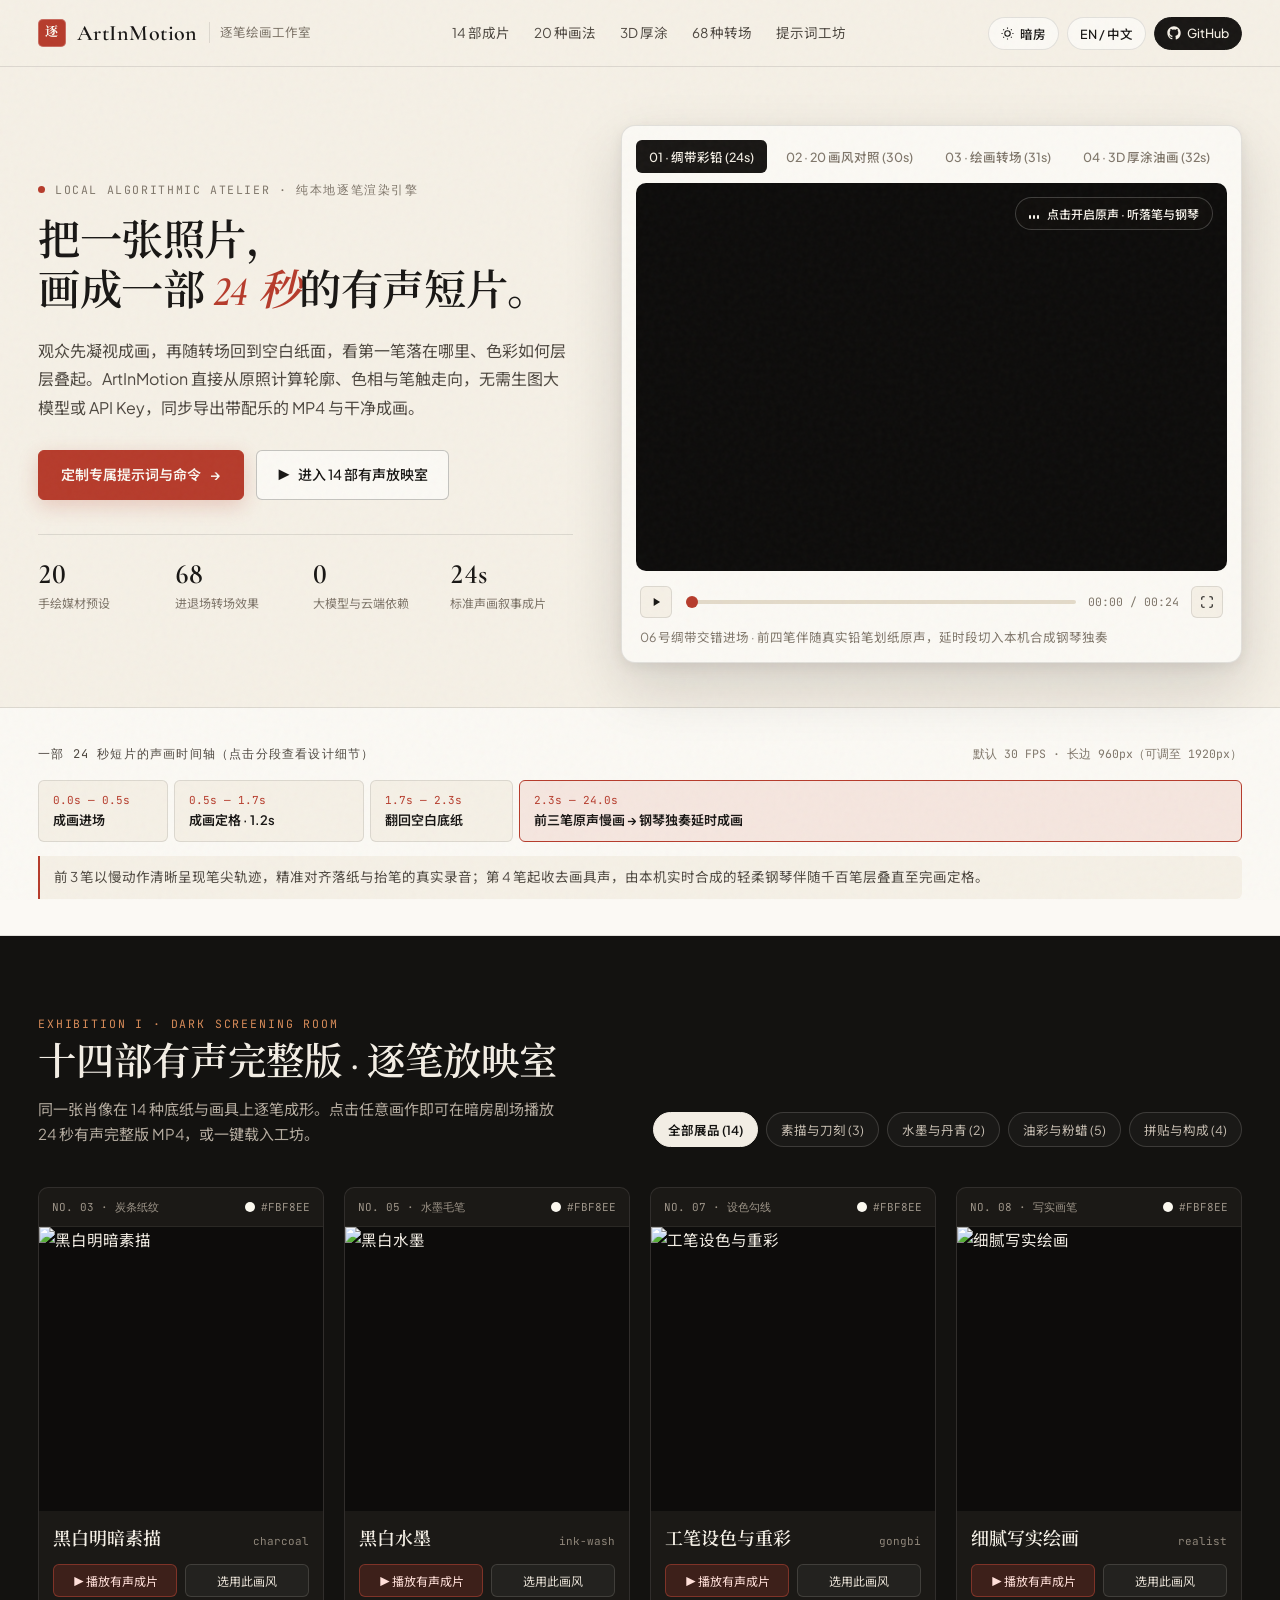
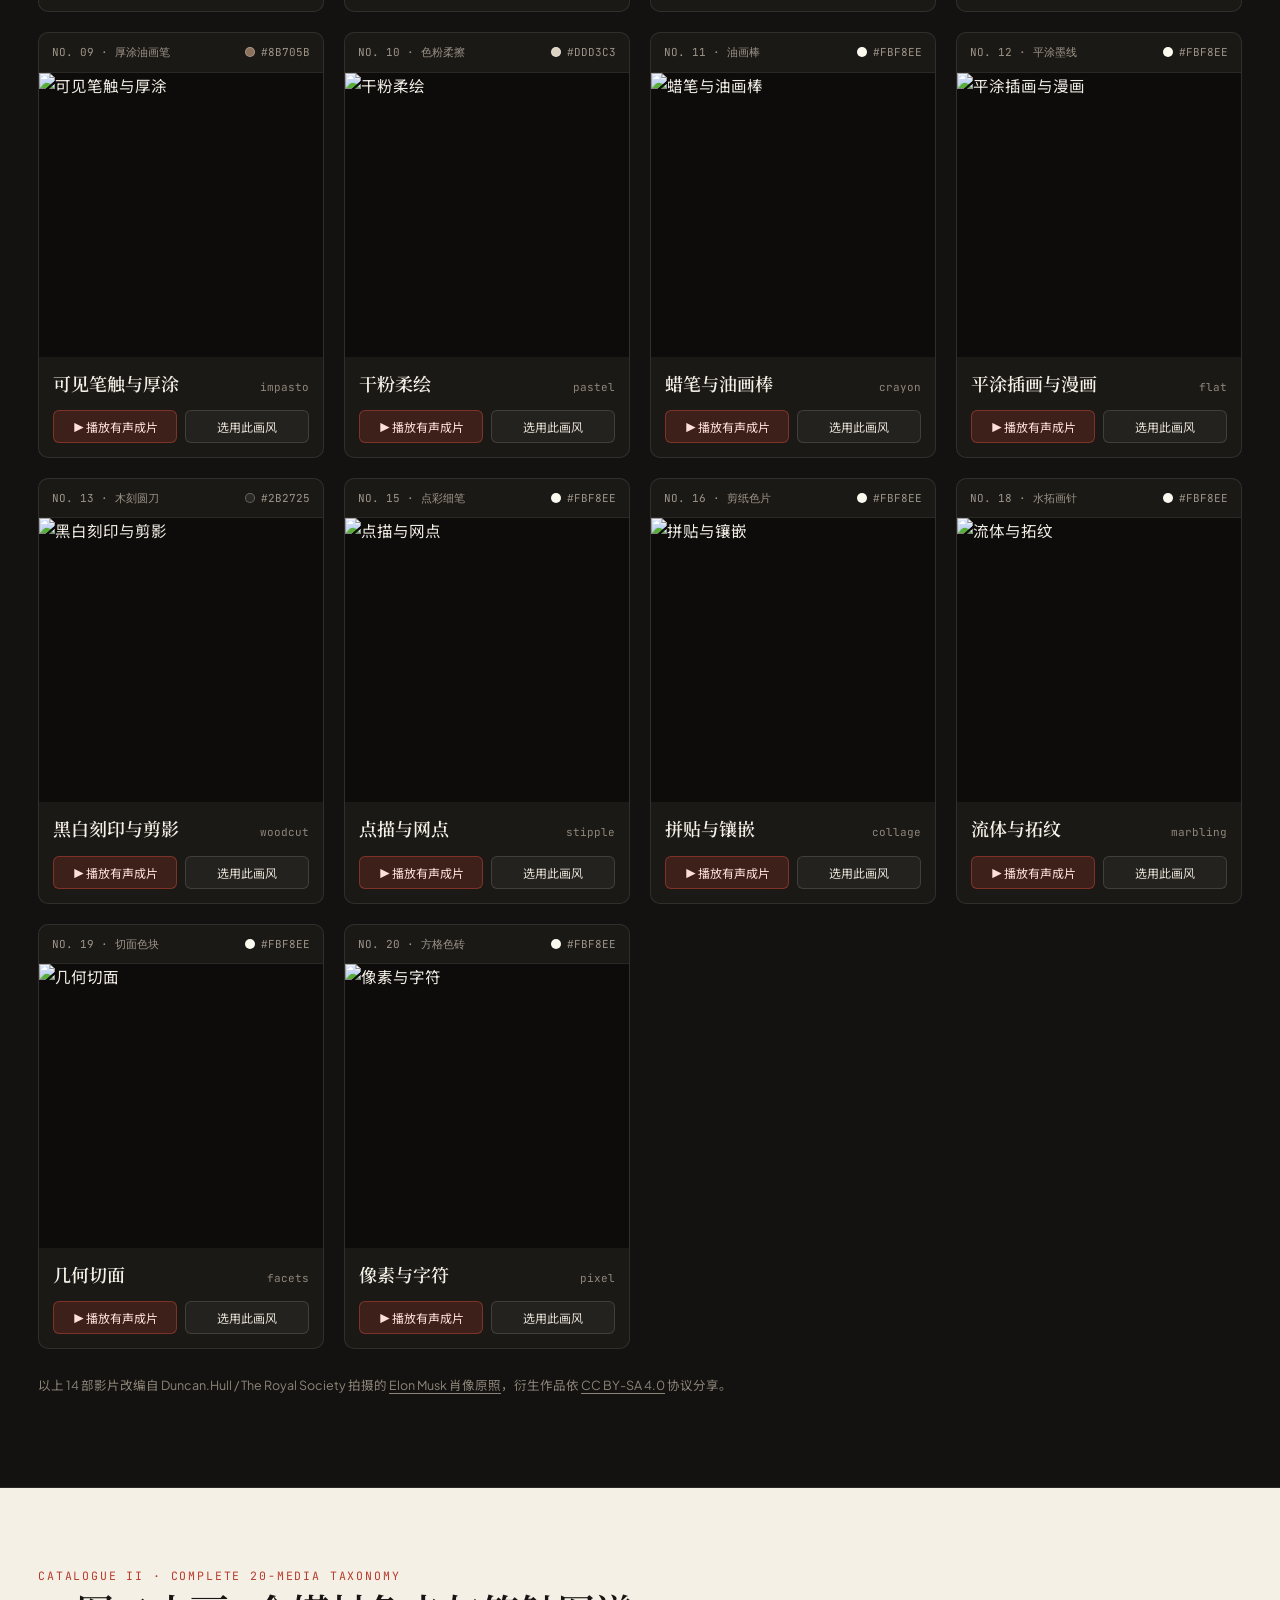
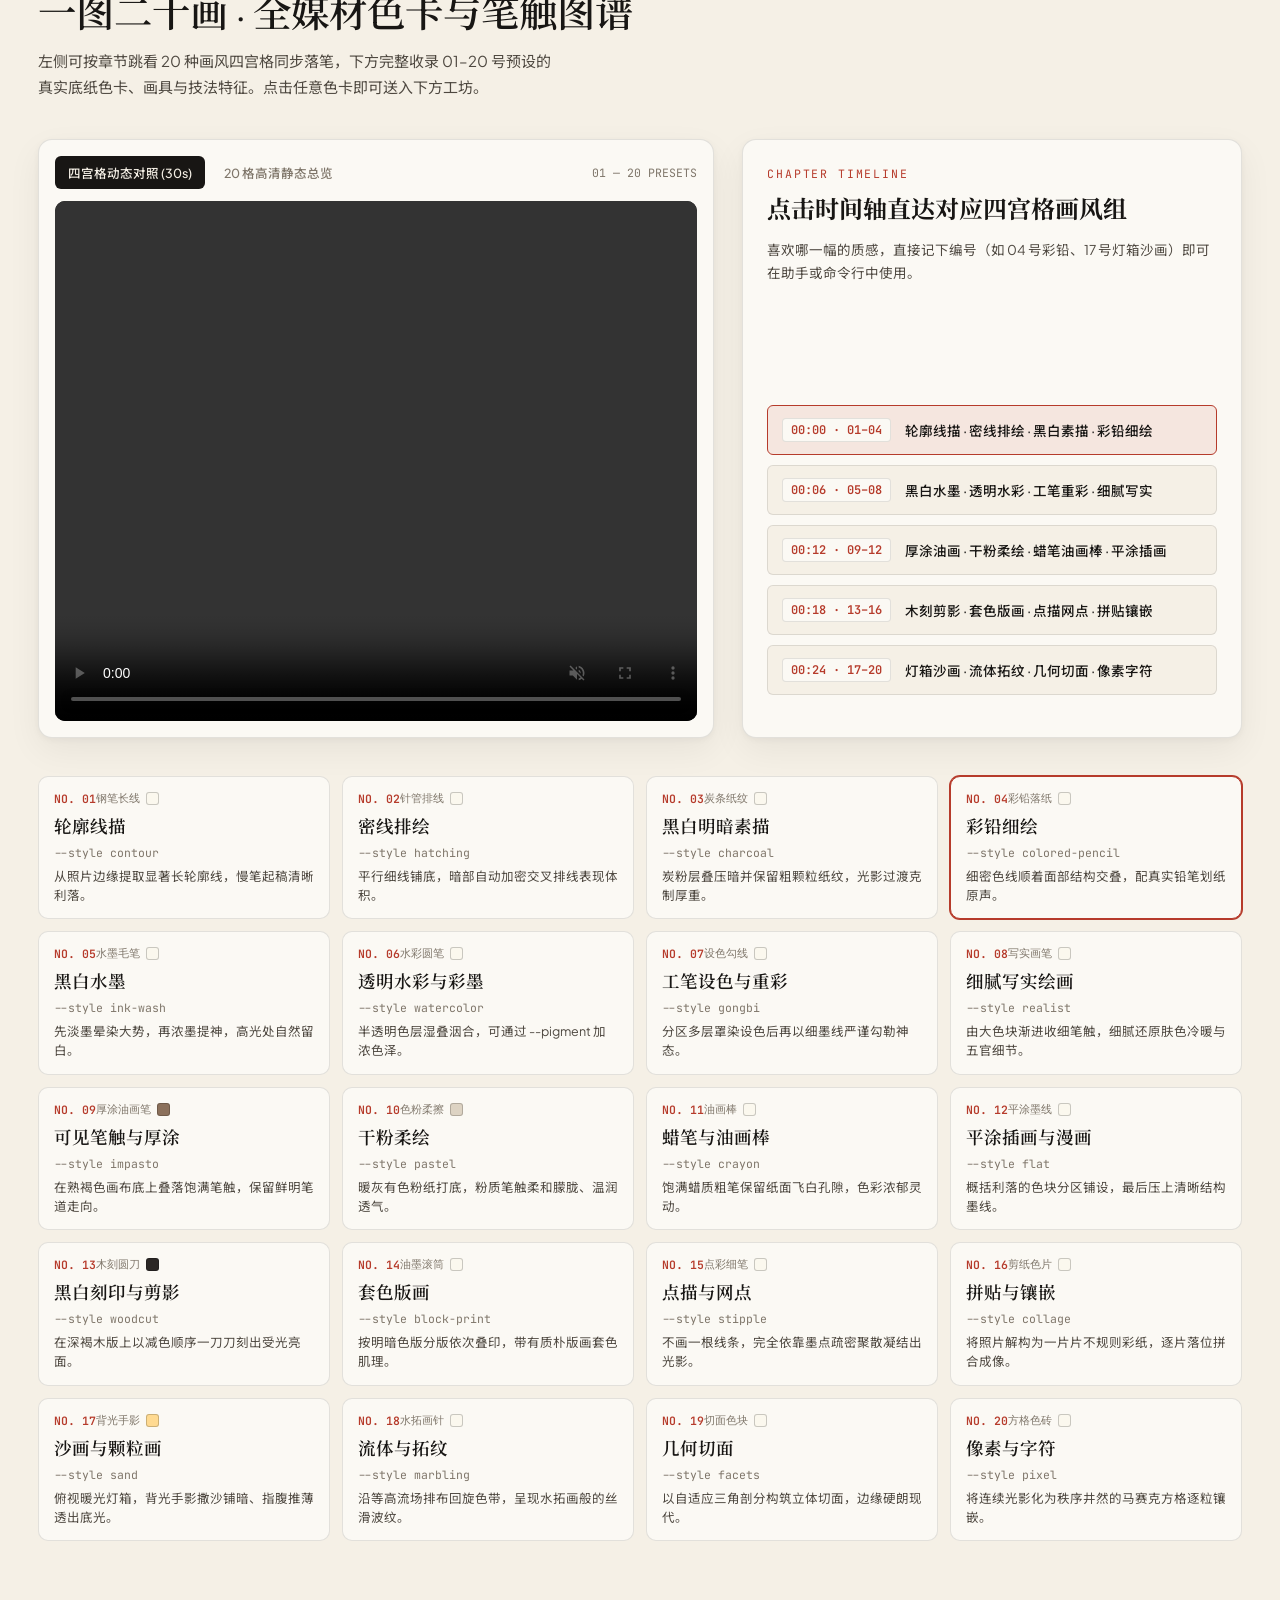
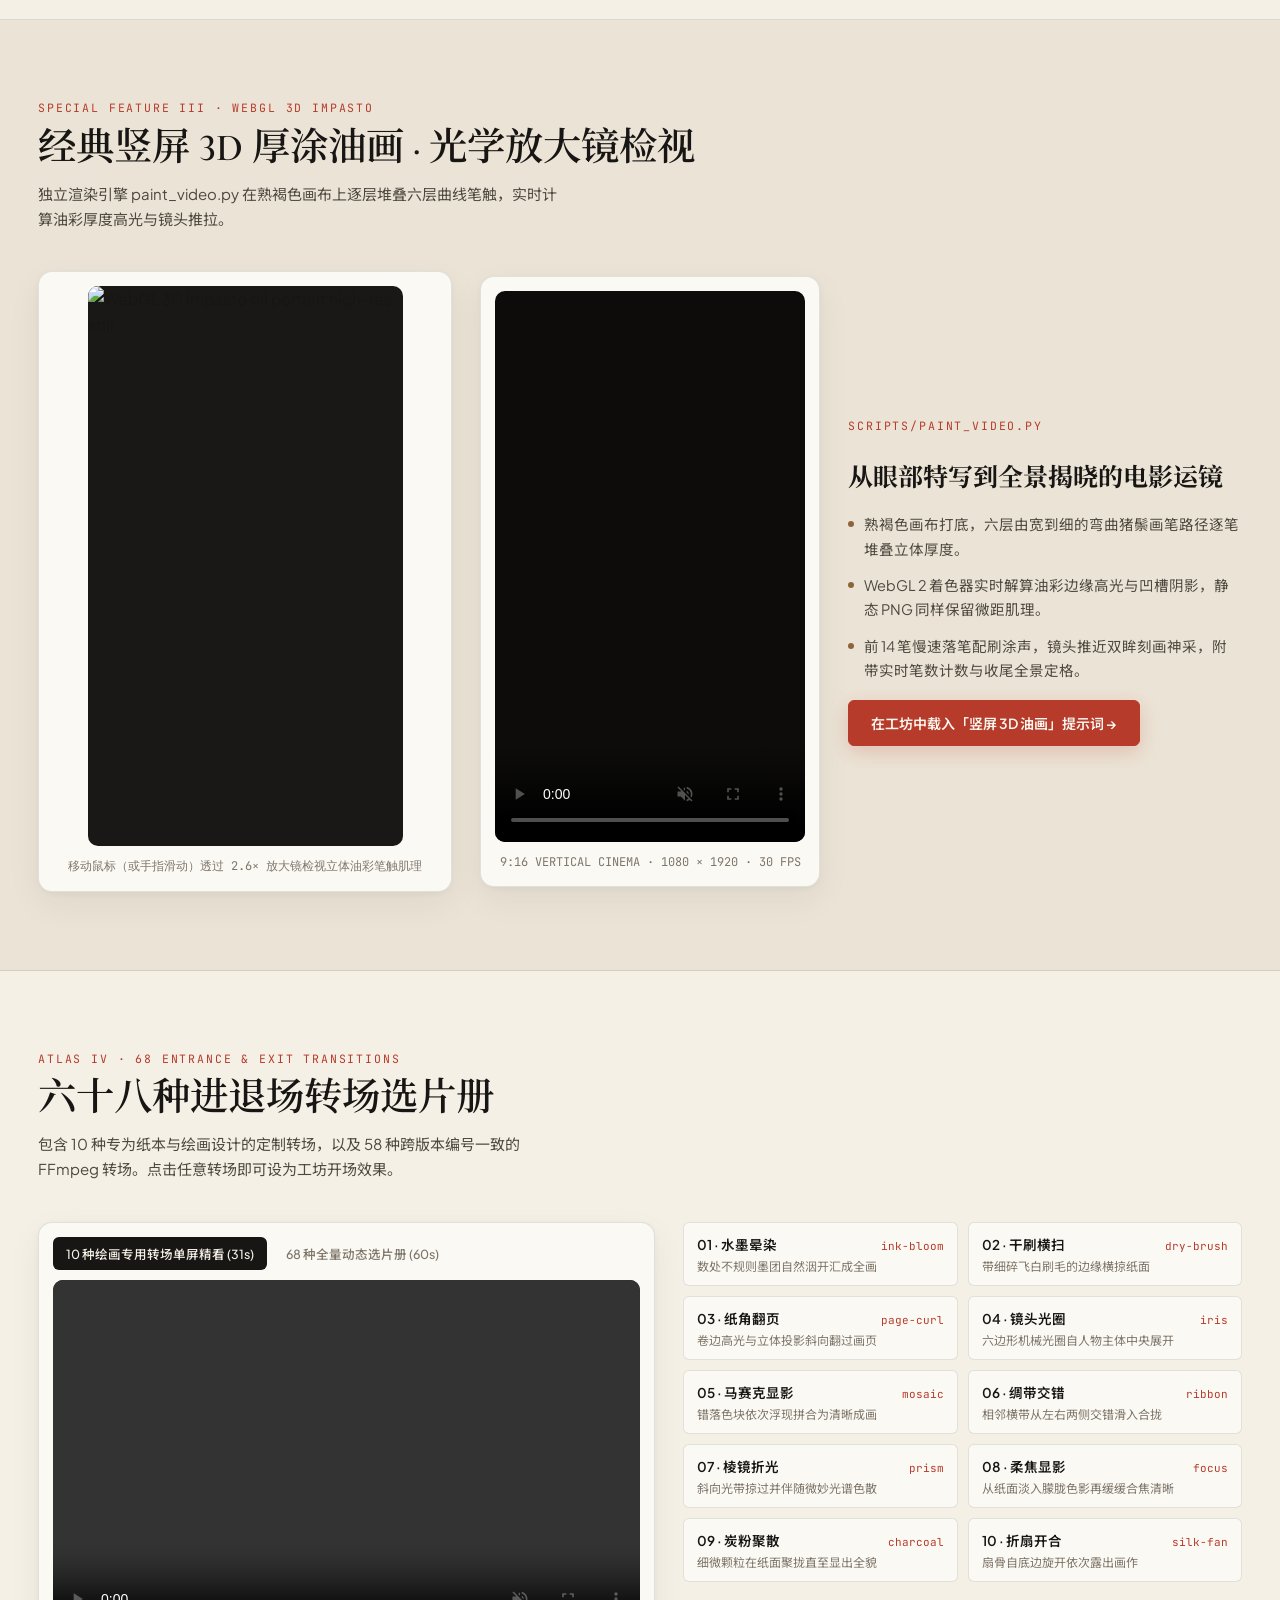
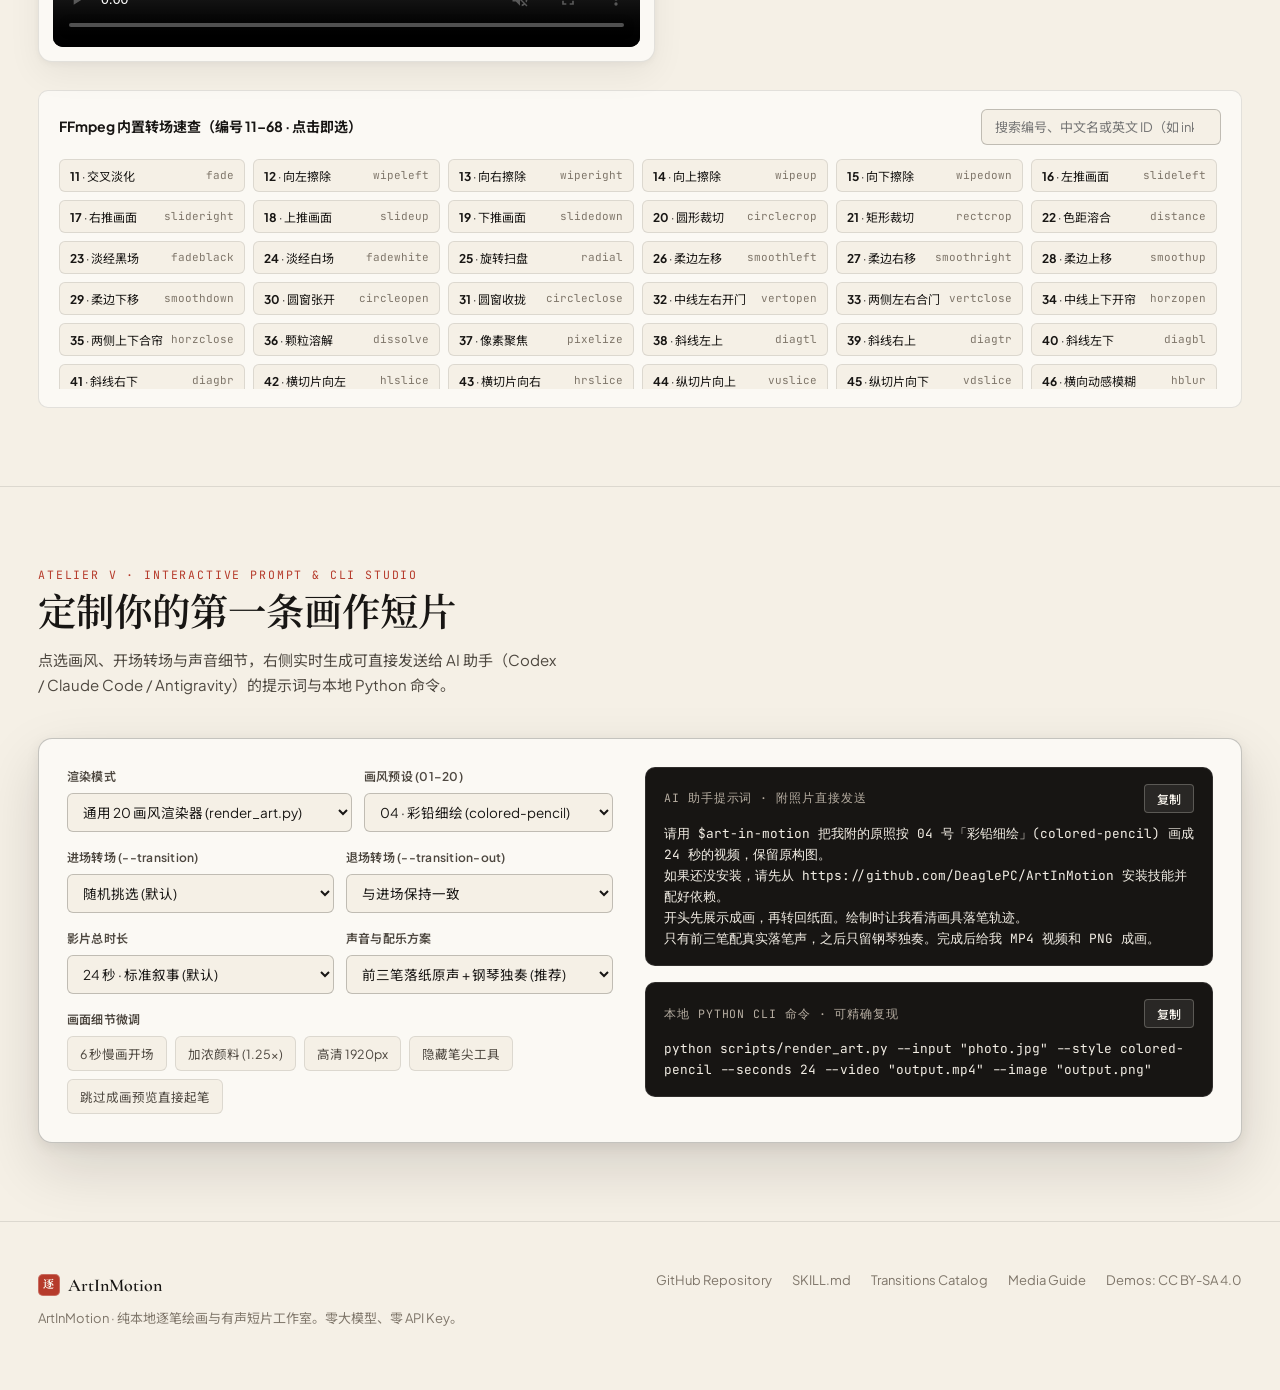
==== site/index.html @ 8247e914 "Polish bilingual READMEs and launch interactive GitHub Pages exhibition site" ====
<!DOCTYPE html>
<html lang="zh-CN" data-theme="paper">
<head>
  <meta charset="UTF-8">
  <meta name="viewport" content="width=device-width, initial-scale=1.0">
  <title>ArtInMotion · 逐笔绘画工作室 — 把一张照片画成 24 秒的有声短片</title>
  <meta name="description" content="纯本地逐笔绘画与有声短片渲染工作室。无需生图大模型或 API Key，支持彩铅、水墨、工笔、厚涂油画、木刻、灯箱沙画等 20 种媒材与 68 种进退场转场。">

  <!-- Open Graph / Social Sharing -->
  <meta property="og:type" content="website">
  <meta property="og:url" content="https://deaglepc.github.io/ArtInMotion/">
  <meta property="og:title" content="ArtInMotion · 逐笔绘画工作室">
  <meta property="og:description" content="把一张照片画成一部 24 秒的有声短片。20 种媒材画风 × 68 种转场，纯本地落笔，零大模型与 API Key。">
  <meta property="og:image" content="https://deaglepc.github.io/ArtInMotion/og-cover.jpg">
  <meta name="twitter:card" content="summary_large_image">
  <meta name="twitter:image" content="https://deaglepc.github.io/ArtInMotion/og-cover.jpg">

  <link rel="icon" type="image/svg+xml" href="./favicon.svg">

  <!-- Editorial Typography -->
  <link rel="preconnect" href="https://fonts.googleapis.com">
  <link rel="preconnect" href="https://fonts.gstatic.com" crossorigin>
  <link href="https://fonts.googleapis.com/css2?family=Cormorant+Garamond:ital,wght@0,500;0,600;0,700;1,600&family=JetBrains+Mono:wght@400;500;600&family=Noto+Sans+SC:wght@400;500;600&family=Noto+Serif+SC:wght@500;600;700&family=Plus+Jakarta+Sans:wght@400;500;600;700&display=swap" rel="stylesheet">

  <link rel="stylesheet" href="./styles.css">
</head>
<body>
  <div class="paper-grain" aria-hidden="true"></div>

  <!-- Sticky Curatorial Navigation -->
  <header class="site-header">
    <div class="container nav-inner">
      <a href="#" class="brand">
        <span class="brand-seal">逐</span>
        <span class="brand-title">ArtInMotion</span>
        <span class="brand-sub" data-i18n="brandSub">逐笔绘画工作室</span>
      </a>

      <nav class="nav-links" aria-label="Primary">
        <a href="#films" data-i18n="navFilms">14 部成片</a>
        <a href="#taxonomy" data-i18n="navTaxonomy">20 种画法</a>
        <a href="#impasto" data-i18n="navImpasto">3D 厚涂</a>
        <a href="#transitions" data-i18n="navTransitions">68 种转场</a>
        <a href="#studio" data-i18n="navStudio">提示词工坊</a>
      </nav>

      <div class="nav-actions">
        <button type="button" class="pill-btn" id="themeToggleBtn" title="切换宣纸/暗房主题">
          <svg width="13" height="13" viewBox="0 0 24 24" fill="none" stroke="currentColor" stroke-width="2">
            <circle cx="12" cy="12" r="5"></circle>
            <path d="M12 1v2M12 21v2M4.22 4.22l1.42 1.42M18.36 18.36l1.42 1.42M1 12h2M21 12h2M4.22 19.78l1.42-1.42M18.36 5.64l1.42-1.42"></path>
          </svg>
          <span id="themeToggleLabel">暗房</span>
        </button>

        <button type="button" class="pill-btn" id="langToggleBtn">EN / 中文</button>

        <a href="https://github.com/DeaglePC/ArtInMotion" target="_blank" rel="noopener" class="pill-btn github-link">
          <svg width="14" height="14" viewBox="0 0 24 24" fill="currentColor">
            <path d="M12 .5C5.65.5.5 5.65.5 12c0 5.08 3.29 9.39 7.86 10.91.58.1.79-.25.79-.56 0-.28-.01-1.02-.02-2-3.2.7-3.88-1.54-3.88-1.54-.52-1.33-1.28-1.68-1.28-1.68-1.05-.71.08-.7.08-.7 1.16.08 1.77 1.19 1.77 1.19 1.03 1.76 2.7 1.25 3.36.96.1-.75.4-1.25.73-1.54-2.55-.29-5.24-1.28-5.24-5.69 0-1.26.45-2.29 1.19-3.1-.12-.29-.52-1.46.11-3.05 0 0 .97-.31 3.18 1.18a11.1 11.1 0 0 1 5.8 0c2.2-1.49 3.17-1.18 3.17-1.18.63 1.59.23 2.76.11 3.05.74.81 1.19 1.84 1.19 3.1 0 4.42-2.7 5.39-5.27 5.68.41.36.78 1.07.78 2.16 0 1.56-.01 2.82-.01 3.2 0 .31.21.67.8.56A11.51 11.51 0 0 0 23.5 12C23.5 5.65 18.35.5 12 .5z"/>
          </svg>
          <span>GitHub</span>
        </a>
      </div>
    </div>
  </header>

  <!-- Hero Section -->
  <section class="hero">
    <div class="container hero-grid">
      <div class="hero-copy">
        <div class="eyebrow">
          <span class="eyebrow-dot"></span>
          <span data-i18n="eyebrow">LOCAL ALGORITHMIC ATELIER · 纯本地逐笔渲染引擎</span>
        </div>

        <h1 class="hero-heading" data-i18n-html="heroTitleHtml">
          把一张照片，<br>画成一部 <em>24 秒</em>的有声短片。
        </h1>

        <p class="hero-lead" data-i18n="heroLead">
          观众先凝视成画，再随转场回到空白纸面，看第一笔落在哪里、色彩如何层层叠起。ArtInMotion 直接从原照计算轮廓、色相与笔触走向，无需生图大模型或 API Key，同步导出带配乐的 MP4 与干净成画。
        </p>

        <div class="hero-ctas">
          <a href="#studio" class="btn-primary">
            <span data-i18n="ctaStudio">定制专属提示词与命令</span>
            <span>→</span>
          </a>
          <a href="#films" class="btn-secondary">
            <span>▶</span>
            <span data-i18n="ctaFilms">进入 14 部有声放映室</span>
          </a>
        </div>

        <div class="hero-metrics">
          <div>
            <div class="metric-num">20</div>
            <div class="metric-label" data-i18n="m1Label">手绘媒材预设</div>
          </div>
          <div>
            <div class="metric-num">68</div>
            <div class="metric-label" data-i18n="m2Label">进退场转场效果</div>
          </div>
          <div>
            <div class="metric-num">0</div>
            <div class="metric-label" data-i18n="m3Label">大模型与云端依赖</div>
          </div>
          <div>
            <div class="metric-num">24s</div>
            <div class="metric-label" data-i18n="m4Label">标准声画叙事成片</div>
          </div>
        </div>
      </div>

      <!-- Hero Screening Stage -->
      <div class="stage-card">
        <div class="reel-tabs" id="heroReelTabs"></div>

        <div class="stage-viewport">
          <video id="heroVideo" autoplay muted loop playsinline preload="metadata"></video>
          <button type="button" class="sound-invite" id="heroSoundBtn">
            <span class="eq-bars" aria-hidden="true"><span></span><span></span><span></span></span>
            <span id="heroSoundLabel">点击开启原声 · 听落笔与钢琴</span>
          </button>
        </div>

        <div class="stage-controls">
          <button type="button" class="ctrl-icon-btn" id="heroPlayBtn" aria-label="Play or Pause"></button>
          <div class="scrubber-wrap">
            <input type="range" class="scrubber" id="heroScrubber" min="0" max="100" step="0.1" value="0" aria-label="Video timeline">
            <span class="timecode" id="heroTimecode">00:00 / 00:24</span>
          </div>
          <button type="button" class="ctrl-icon-btn" id="heroFsBtn" title="Fullscreen" aria-label="Fullscreen">
            <svg width="14" height="14" viewBox="0 0 24 24" fill="none" stroke="currentColor" stroke-width="2">
              <path d="M8 3H5a2 2 0 0 0-2 2v3m18 0V5a2 2 0 0 0-2-2h-3m0 18h3a2 2 0 0 0 2-2v-3M3 16v3a2 2 0 0 0 2 2h3"/>
            </svg>
          </button>
        </div>

        <div class="stage-caption">
          <span id="heroCaption"></span>
        </div>
      </div>
    </div>
  </section>

  <!-- 24-Second Film Anatomy Bar -->
  <section class="anatomy-band">
    <div class="container">
      <div class="anatomy-header">
        <span class="anatomy-title" data-i18n="anatomyHeader">一部 24 秒短片的声画时间轴（点击分段查看设计细节）</span>
        <span style="font-family:var(--font-mono);font-size:11.5px;color:var(--ink-muted);" data-i18n="anatomyHint">默认 30 FPS · 长边 960px（可调至 1920px）</span>
      </div>
      <div class="anatomy-bar" id="anatomyBar"></div>
      <div class="anatomy-detail" id="anatomyDetail"></div>
    </div>
  </section>

  <!-- Section II: 14 Full-Length Sound Films Screening Room -->
  <section class="section screening-section" id="films">
    <div class="container">
      <div class="section-head">
        <div>
          <span class="section-index" data-i18n="sec2Index">EXHIBITION I · DARK SCREENING ROOM</span>
          <h2 class="section-title" data-i18n="sec2Title">十四部有声完整版 · 逐笔放映室</h2>
          <p class="section-desc" data-i18n="sec2Desc">
            同一张肖像在 14 种底纸与画具上逐笔成形。点击任意画作即可在暗房剧场播放 24 秒有声完整版 MP4，或一键载入工坊。
          </p>
        </div>
        <div class="filter-bar" id="filmFilterBar"></div>
      </div>

      <div class="films-grid" id="filmsGrid"></div>

      <p class="attribution-note" data-i18n-html="creditFilmsHtml"></p>
    </div>
  </section>

  <!-- Section III: 20 Media Complete Taxonomy -->
  <section class="section" id="taxonomy">
    <div class="container">
      <div class="section-head">
        <div>
          <span class="section-index" data-i18n="sec3Index">CATALOGUE II · COMPLETE 20-MEDIA TAXONOMY</span>
          <h2 class="section-title" data-i18n="sec3Title">一图二十画 · 全媒材色卡与笔触图谱</h2>
          <p class="section-desc" data-i18n="sec3Desc">
            左侧可按章节跳看 20 种画风四宫格同步落笔，下方完整收录 01–20 号预设的真实底纸色卡、画具与技法特征。点击任意色卡即可送入下方工坊。
          </p>
        </div>
      </div>

      <div class="atlas-showcase">
        <div class="atlas-player-box">
          <div class="atlas-mode-bar">
            <div style="display:flex;gap:6px;">
              <button type="button" class="reel-tab active" id="atlasModeVideo" data-i18n="atlasModeVideo">四宫格动态对照 (30s)</button>
              <button type="button" class="reel-tab" id="atlasModeSheet" data-i18n="atlasModeSheet">20 格高清静态总览</button>
            </div>
            <span style="font-family:var(--font-mono);font-size:11.5px;color:var(--ink-muted);">01 — 20 PRESETS</span>
          </div>
          <div class="atlas-media-stage">
            <video id="atlasVideo" src="./demo/musk-style-atlas.mp4" controls muted loop playsinline preload="metadata"></video>
            <img id="atlasSheetImg" src="./demo/styles.jpg" alt="20 drawing presets contact sheet" style="display:none;" loading="lazy">
          </div>
        </div>

        <div class="chapter-panel">
          <div>
            <span class="section-index">CHAPTER TIMELINE</span>
            <h3 style="font-family:var(--font-serif);font-size:24px;margin:4px 0 8px;" data-i18n="chapterHeading">点击时间轴直达对应四宫格画风组</h3>
            <p style="font-size:13.5px;color:var(--ink-secondary);margin:0;" data-i18n="chapterSub">
              喜欢哪一幅的质感，直接记下编号（如 04 号彩铅、17 号灯箱沙画）即可在助手或命令行中使用。
            </p>
          </div>

          <div class="chapter-list">
            <button type="button" class="chapter-btn active" data-seek="0">
              <span class="chapter-time">00:00 · 01–04</span>
              <span class="chapter-label" data-i18n="ch1">轮廓线描 · 密线排绘 · 黑白素描 · 彩铅细绘</span>
            </button>
            <button type="button" class="chapter-btn" data-seek="6">
              <span class="chapter-time">00:06 · 05–08</span>
              <span class="chapter-label" data-i18n="ch2">黑白水墨 · 透明水彩 · 工笔重彩 · 细腻写实</span>
            </button>
            <button type="button" class="chapter-btn" data-seek="12">
              <span class="chapter-time">00:12 · 09–12</span>
              <span class="chapter-label" data-i18n="ch3">厚涂油画 · 干粉柔绘 · 蜡笔油画棒 · 平涂插画</span>
            </button>
            <button type="button" class="chapter-btn" data-seek="18">
              <span class="chapter-time">00:18 · 13–16</span>
              <span class="chapter-label" data-i18n="ch4">木刻剪影 · 套色版画 · 点描网点 · 拼贴镶嵌</span>
            </button>
            <button type="button" class="chapter-btn" data-seek="24">
              <span class="chapter-time">00:24 · 17–20</span>
              <span class="chapter-label" data-i18n="ch5">灯箱沙画 · 流体拓纹 · 几何切面 · 像素字符</span>
            </button>
          </div>
        </div>
      </div>

      <div class="presets-matrix" id="presetsMatrix"></div>
    </div>
  </section>

  <!-- Section IV: WebGL 3D Impasto Masterpiece -->
  <section class="section" id="impasto" style="background:var(--bg-subtle);">
    <div class="container">
      <div class="section-head">
        <div>
          <span class="section-index" data-i18n="sec4Index">SPECIAL FEATURE III · WEBGL 3D IMPASTO</span>
          <h2 class="section-title" data-i18n="sec4Title">经典竖屏 3D 厚涂油画 · 光学放大镜检视</h2>
          <p class="section-desc" data-i18n="sec4Desc">
            独立渲染引擎 paint_video.py 在熟褐色画布上逐层堆叠六层曲线笔触，实时计算油彩厚度高光与镜头推拉。
          </p>
        </div>
      </div>

      <div class="impasto-grid">
        <div class="loupe-card">
          <div class="loupe-container" id="loupeContainer">
            <img id="loupeImg" src="./demo/jensen-huang.png" alt="WebGL 3D impasto oil portrait high-res still">
            <div class="loupe-lens" id="loupeLens" aria-hidden="true"></div>
          </div>
          <div class="loupe-hint" data-i18n="loupeHint">移动鼠标（或手指滑动）透过 2.6× 放大镜检视立体油彩笔触肌理</div>
        </div>

        <div class="vertical-film-card">
          <div class="vertical-video-wrap">
            <video src="./demo/jensen-huang.mp4" controls muted loop playsinline preload="metadata" poster="./demo/jensen-huang.png"></video>
          </div>
          <div class="loupe-hint">9:16 VERTICAL CINEMA · 1080 × 1920 · 30 FPS</div>
        </div>

        <div class="impasto-editorial">
          <span class="section-index">SCRIPTS/PAINT_VIDEO.PY</span>
          <h3 data-i18n="impastoSubTitle">从眼部特写到全景揭晓的电影运镜</h3>
          <ul class="spec-list">
            <li data-i18n="impastoSpec1">熟褐色画布打底，六层由宽到细的弯曲猪鬃画笔路径逐笔堆叠立体厚度。</li>
            <li data-i18n="impastoSpec2">WebGL 2 着色器实时解算油彩边缘高光与凹槽阴影，静态 PNG 同样保留微距肌理。</li>
            <li data-i18n="impastoSpec3">前 14 笔慢速落笔配刷涂声，镜头推近双眸刻画神采，附带实时笔数计数与收尾全景定格。</li>
          </ul>
          <div>
            <button type="button" class="btn-primary" id="impastoTryBtn" data-i18n="impastoTryBtn">
              在工坊中载入「竖屏 3D 油画」提示词 →
            </button>
          </div>
        </div>
      </div>
    </div>
  </section>

  <!-- Section V: 68 Transitions Curated Selector -->
  <section class="section" id="transitions">
    <div class="container">
      <div class="section-head">
        <div>
          <span class="section-index" data-i18n="sec5Index">ATLAS IV · 68 ENTRANCE &amp; EXIT TRANSITIONS</span>
          <h2 class="section-title" data-i18n="sec5Title">六十八种进退场转场选片册</h2>
          <p class="section-desc" data-i18n="sec5Desc">
            包含 10 种专为纸本与绘画设计的定制转场，以及 58 种跨版本编号一致的 FFmpeg 转场。点击任意转场即可设为工坊开场效果。
          </p>
        </div>
      </div>

      <div class="transitions-top">
        <div class="trans-video-card">
          <div style="display:flex;gap:6px;margin-bottom:10px;flex-wrap:wrap;">
            <button type="button" class="reel-tab active" id="transBtn10" data-i18n="transVideo10">10 种绘画专用转场单屏精看 (31s)</button>
            <button type="button" class="reel-tab" id="transBtn68" data-i18n="transVideo68">68 种全量动态选片册 (60s)</button>
          </div>
          <div class="trans-video-frame">
            <video id="transVideo" src="./demo/painting-transitions.mp4" controls muted loop playsinline preload="metadata"></video>
          </div>
        </div>

        <div class="bespoke-ten-grid" id="bespokeTenGrid"></div>
      </div>

      <div class="ffmpeg-drawer">
        <div class="ffmpeg-drawer-head">
          <strong style="font-size:14px;" data-i18n="ffmpegDrawerTitle">FFmpeg 内置转场速查（编号 11–68 · 点击即选）</strong>
          <input type="search" class="search-input" id="xfadeSearch" placeholder="搜索编号、中文名或英文 ID...">
        </div>
        <div class="ffmpeg-chips" id="ffmpegChips"></div>
      </div>
    </div>
  </section>

  <!-- Section VI: Interactive Prompt & CLI Studio -->
  <section class="section" id="studio">
    <div class="container">
      <div class="section-head">
        <div>
          <span class="section-index" data-i18n="sec6Index">ATELIER V · INTERACTIVE PROMPT &amp; CLI STUDIO</span>
          <h2 class="section-title" data-i18n="sec6Title">定制你的第一条画作短片</h2>
          <p class="section-desc" data-i18n="sec6Desc">
            点选画风、开场转场与声音细节，右侧实时生成可直接发送给 AI 助手（Codex / Claude Code / Antigravity）的提示词与本地 Python 命令。
          </p>
        </div>
      </div>

      <div class="studio-shell">
        <div class="studio-controls">
          <div class="control-row">
            <div class="field">
              <label for="stEngine" data-i18n="lblEngine">渲染模式</label>
              <select id="stEngine">
                <option value="portable" data-i18n="engPortable">通用 20 画风渲染器 (render_art.py)</option>
                <option value="classic" data-i18n="engClassic">竖屏 3D 厚涂油画电影 (paint_video.py)</option>
              </select>
            </div>

            <div class="field" id="stStyleField">
              <label for="stStyle" data-i18n="lblStyle">画风预设 (01–20)</label>
              <select id="stStyle"></select>
            </div>
          </div>

          <div class="control-row">
            <div class="field">
              <label for="stTransIn" data-i18n="lblTransIn">进场转场 (--transition)</label>
              <select id="stTransIn"></select>
            </div>

            <div class="field">
              <label for="stTransOut" data-i18n="lblTransOut">退场转场 (--transition-out)</label>
              <select id="stTransOut"></select>
            </div>
          </div>

          <div class="control-row">
            <div class="field">
              <label for="stDuration" data-i18n="lblDuration">影片总时长</label>
              <select id="stDuration">
                <option value="16">16 秒 · 轻快节奏</option>
                <option value="24" selected>24 秒 · 标准叙事 (默认)</option>
                <option value="32">32 秒 · 沉浸舒展</option>
              </select>
            </div>

            <div class="field">
              <label for="stAudio" data-i18n="lblAudio">声音与配乐方案</label>
              <select id="stAudio">
                <option value="default" data-i18n="audDefault">前三笔落纸原声 + 钢琴独奏 (推荐)</option>
                <option value="foley" data-i18n="audFoleyOnly">仅保留落笔声 (--no-music)</option>
                <option value="silent" data-i18n="audSilent">导出纯静音视频 (--silent)</option>
              </select>
            </div>
          </div>

          <div class="field">
            <label data-i18n="lblExtras">画面细节微调</label>
            <div class="check-pills">
              <button type="button" class="toggle-pill" data-toggle-opt="slowOpen" data-i18n="extSlowOpen">6 秒慢画开场</button>
              <button type="button" class="toggle-pill" data-toggle-opt="richPigment" data-i18n="extRichPigment">加浓颜料 (1.25×)</button>
              <button type="button" class="toggle-pill" data-toggle-opt="hd" data-i18n="extHD">高清 1920px</button>
              <button type="button" class="toggle-pill" data-toggle-opt="hideTool" data-i18n="extHideTool">隐藏笔尖工具</button>
              <button type="button" class="toggle-pill" data-toggle-opt="noPreview" data-i18n="extNoPreview">跳过成画预览直接起笔</button>
            </div>
          </div>
        </div>

        <div class="studio-outputs">
          <div class="output-card">
            <div class="output-head">
              <span class="output-label" data-i18n="outPromptLabel">AI 助手提示词 · 附照片直接发送</span>
              <button type="button" class="copy-btn" id="copyPromptBtn" data-i18n="copyBtn">复制</button>
            </div>
            <pre class="output-pre" id="promptOutput"></pre>
          </div>

          <div class="output-card">
            <div class="output-head">
              <span class="output-label" data-i18n="outCliLabel">本地 Python CLI 命令 · 可精确复现</span>
              <button type="button" class="copy-btn" id="copyCliBtn" data-i18n="copyBtn">复制</button>
            </div>
            <pre class="output-pre" id="cliOutput"></pre>
          </div>
        </div>
      </div>
    </div>
  </section>

  <!-- Colophon Footer -->
  <footer class="site-footer">
    <div class="container footer-inner">
      <div>
        <div style="display:flex;align-items:center;gap:8px;margin-bottom:8px;color:var(--ink-primary);font-family:var(--font-serif);font-size:18px;font-weight:600;">
          <span class="brand-seal" style="width:22px;height:22px;font-size:11px;">逐</span>
          <span>ArtInMotion</span>
        </div>
        <p style="margin:0;" data-i18n="footerCopy">ArtInMotion · 纯本地逐笔绘画与有声短片工作室。零大模型、零 API Key。</p>
      </div>

      <div class="footer-links">
        <a href="https://github.com/DeaglePC/ArtInMotion" target="_blank" rel="noopener">GitHub Repository</a>
        <a href="https://github.com/DeaglePC/ArtInMotion/blob/main/SKILL.md" target="_blank" rel="noopener">SKILL.md</a>
        <a href="https://github.com/DeaglePC/ArtInMotion/blob/main/references/transitions.md" target="_blank" rel="noopener">Transitions Catalog</a>
        <a href="https://github.com/DeaglePC/ArtInMotion/blob/main/references/media.md" target="_blank" rel="noopener">Media Guide</a>
        <a href="https://creativecommons.org/licenses/by-sa/4.0/" target="_blank" rel="noopener">Demos: CC BY-SA 4.0</a>
      </div>
    </div>
  </footer>

  <!-- Cinema Lightbox Modal -->
  <div class="lightbox" id="lightbox" role="dialog" aria-modal="true" aria-labelledby="lightboxTitle">
    <div class="lightbox-dialog">
      <div class="lightbox-top">
        <div>
          <div class="lightbox-title" id="lightboxTitle"></div>
          <div style="font-family:var(--font-mono);font-size:11.5px;color:#9d9488;" id="lightboxMeta"></div>
        </div>
        <button type="button" class="copy-btn" id="lbCloseBtn" data-i18n="lbClose">关闭 Esc</button>
      </div>

      <div class="lightbox-video-box">
        <video id="lightboxVideo" controls playsinline></video>
      </div>

      <div class="lightbox-bottom">
        <div style="display:flex;gap:8px;">
          <button type="button" class="copy-btn" id="lbPrevBtn" data-i18n="lbPrev">← 上一部</button>
          <button type="button" class="copy-btn" id="lbNextBtn" data-i18n="lbNext">下一部 →</button>
        </div>
        <button type="button" class="btn-primary" id="lbUseBtn" style="padding:8px 16px;font-size:13px;" data-i18n="lbUseStyle">
          用此画风生成提示词
        </button>
      </div>
    </div>
  </div>

  <!-- Copy Notification Toast -->
  <div class="toast" id="toast" role="status" aria-live="polite"></div>

  <script src="./app.js"></script>
</body>
</html>
---- site/styles.css ----
/* ==========================================================================
   ArtInMotion · L'Atelier & La Salle de Projection
   Editorial Monograph & Interactive Screening Room Design System
   ========================================================================== */

:root,
[data-theme="paper"] {
  --bg-primary: #f5f0e6;
  --bg-elevated: #fbf9f4;
  --bg-subtle: #ebe4d6;
  --bg-inset: #e3dac9;
  --ink-primary: #181614;
  --ink-secondary: #4e4840;
  --ink-muted: #7f766a;
  --border-hairline: rgba(24, 22, 20, 0.11);
  --border-strong: rgba(24, 22, 20, 0.24);
  --accent-vermilion: #b63b2b;
  --accent-vermilion-soft: rgba(182, 59, 43, 0.1);
  --accent-ochre: #8c653b;
  --shadow-card: 0 12px 34px rgba(24, 20, 15, 0.06), 0 2px 6px rgba(24, 20, 15, 0.04);
  --shadow-stage: 0 24px 60px rgba(20, 17, 13, 0.14), 0 4px 14px rgba(20, 17, 13, 0.07);
  --nav-bg: rgba(245, 240, 230, 0.84);
  --code-bg: #171513;
  --code-ink: #f2ede4;
}

[data-theme="dark"] {
  --bg-primary: #11100e;
  --bg-elevated: #191714;
  --bg-subtle: #211e1a;
  --bg-inset: #2a2621;
  --ink-primary: #f2ede4;
  --ink-secondary: #bdb4a7;
  --ink-muted: #867d71;
  --border-hairline: rgba(242, 237, 228, 0.11);
  --border-strong: rgba(242, 237, 228, 0.24);
  --accent-vermilion: #d14c3b;
  --accent-vermilion-soft: rgba(209, 76, 59, 0.15);
  --accent-ochre: #cca16a;
  --shadow-card: 0 14px 38px rgba(0, 0, 0, 0.36);
  --shadow-stage: 0 28px 68px rgba(0, 0, 0, 0.55);
  --nav-bg: rgba(17, 16, 14, 0.84);
  --code-bg: #0b0a09;
  --code-ink: #f2ede4;
}

:root {
  --font-serif: "Cormorant Garamond", "Noto Serif SC", "Songti SC", "STSong", Georgia, serif;
  --font-sans: "Plus Jakarta Sans", "Noto Sans SC", -apple-system, BlinkMacSystemFont, "PingFang SC", "Microsoft YaHei", sans-serif;
  --font-mono: "JetBrains Mono", ui-monospace, SFMono-Regular, Menlo, Consolas, monospace;
  --max-w: 1260px;
  --radius-sm: 6px;
  --radius-md: 10px;
  --radius-lg: 14px;
  --ease-out: cubic-bezier(0.22, 1, 0.36, 1);
}

*,
*::before,
*::after {
  box-sizing: border-box;
}

html {
  scroll-behavior: smooth;
  -webkit-font-smoothing: antialiased;
  -moz-osx-font-smoothing: grayscale;
}

body {
  margin: 0;
  background-color: var(--bg-primary);
  color: var(--ink-primary);
  font-family: var(--font-sans);
  font-size: 15.5px;
  line-height: 1.68;
  transition: background-color 0.35s var(--ease-out), color 0.35s var(--ease-out);
  overflow-x: hidden;
}

/* Tactile fine paper noise overlay */
.paper-grain {
  position: fixed;
  inset: 0;
  pointer-events: none;
  z-index: 999;
  opacity: 0.032;
  background-image: url("data:image/svg+xml,%3Csvg viewBox='0 0 200 200' xmlns='http://www.w3.org/2000/svg'%3E%3Cfilter id='n'%3E%3CfeTurbulence type='fractalNoise' baseFrequency='0.85' numOctaves='3' stitchTiles='stitch'/%3E%3C/filter%3E%3Crect width='100%25' height='100%25' filter='url(%23n)'/%3E%3C/svg%3E");
}

a {
  color: inherit;
  text-decoration: none;
}

button,
select,
input {
  font-family: inherit;
}

.container {
  width: 100%;
  max-width: var(--max-w);
  margin: 0 auto;
  padding: 0 28px;
}

/* ==========================================================================
   Top Curatorial Navigation
   ========================================================================== */

.site-header {
  position: sticky;
  top: 0;
  z-index: 90;
  background: var(--nav-bg);
  backdrop-filter: blur(16px);
  -webkit-backdrop-filter: blur(16px);
  border-bottom: 1px solid var(--border-hairline);
}

.nav-inner {
  height: 66px;
  display: flex;
  align-items: center;
  justify-content: space-between;
  gap: 18px;
}

.brand {
  display: inline-flex;
  align-items: center;
  gap: 11px;
  flex-shrink: 0;
}

.brand-seal {
  width: 28px;
  height: 28px;
  border-radius: 5px;
  background: var(--accent-vermilion);
  color: #faf6ee;
  display: grid;
  place-items: center;
  font-family: var(--font-serif);
  font-size: 13px;
  font-weight: 700;
  letter-spacing: 0.5px;
  box-shadow: inset 0 0 0 1px rgba(255, 255, 255, 0.25);
}

.brand-title {
  font-family: var(--font-serif);
  font-size: 22px;
  font-weight: 600;
  letter-spacing: 0.02em;
}

.brand-sub {
  font-size: 12.5px;
  color: var(--ink-muted);
  padding-left: 10px;
  border-left: 1px solid var(--border-hairline);
}

.nav-links {
  display: flex;
  align-items: center;
  gap: 24px;
  font-size: 13.5px;
  color: var(--ink-secondary);
}

.nav-links a {
  position: relative;
  padding: 4px 0;
  transition: color 0.2s ease;
}

.nav-links a:hover {
  color: var(--ink-primary);
}

.nav-links a::after {
  content: "";
  position: absolute;
  left: 0;
  right: 0;
  bottom: 0;
  height: 1.5px;
  background: var(--accent-vermilion);
  transform: scaleX(0);
  transform-origin: left;
  transition: transform 0.25s var(--ease-out);
}

.nav-links a:hover::after {
  transform: scaleX(1);
}

.nav-actions {
  display: flex;
  align-items: center;
  gap: 8px;
  flex-shrink: 0;
}

.pill-btn {
  display: inline-flex;
  align-items: center;
  gap: 6px;
  height: 33px;
  padding: 0 12px;
  border-radius: 999px;
  border: 1px solid var(--border-hairline);
  background: var(--bg-elevated);
  color: var(--ink-primary);
  font-size: 12.5px;
  font-weight: 500;
  cursor: pointer;
  transition: all 0.2s ease;
}

.pill-btn:hover {
  border-color: var(--border-strong);
  transform: translateY(-1px);
}

.pill-btn.github-link {
  background: var(--ink-primary);
  color: var(--bg-primary);
  border-color: var(--ink-primary);
}

.pill-btn.github-link:hover {
  opacity: 0.9;
}

/* ==========================================================================
   Hero Section & Screening Stage
   ========================================================================== */

.hero {
  padding: 58px 0 44px;
  border-bottom: 1px solid var(--border-hairline);
}

.hero-grid {
  display: grid;
  grid-template-columns: 1fr 1.16fr;
  gap: 48px;
  align-items: center;
}

.eyebrow {
  display: inline-flex;
  align-items: center;
  gap: 10px;
  font-family: var(--font-mono);
  font-size: 11.5px;
  letter-spacing: 0.14em;
  text-transform: uppercase;
  color: var(--ink-muted);
  margin-bottom: 18px;
}

.eyebrow-dot {
  width: 7px;
  height: 7px;
  border-radius: 50%;
  background: var(--accent-vermilion);
}

.hero-heading {
  font-family: var(--font-serif);
  font-variant-numeric: lining-nums;
  font-size: clamp(2.15rem, 3.3vw, 3.05rem);
  font-weight: 600;
  line-height: 1.18;
  letter-spacing: -0.01em;
  text-wrap: balance;
  margin: 0 0 20px;
}

.hero-heading em {
  font-style: italic;
  color: var(--accent-vermilion);
  font-weight: 600;
}

.hero-lead {
  font-size: 16px;
  line-height: 1.78;
  color: var(--ink-secondary);
  margin: 0 0 28px;
  max-width: 540px;
}

.hero-ctas {
  display: flex;
  flex-wrap: wrap;
  gap: 12px;
  margin-bottom: 34px;
}

.btn-primary {
  display: inline-flex;
  align-items: center;
  gap: 9px;
  padding: 12px 22px;
  border-radius: var(--radius-sm);
  background: var(--accent-vermilion);
  color: #faf7f0;
  font-size: 14px;
  font-weight: 600;
  border: 1px solid var(--accent-vermilion);
  cursor: pointer;
  transition: all 0.22s var(--ease-out);
  box-shadow: 0 6px 20px rgba(182, 59, 43, 0.22);
}

.btn-primary:hover {
  filter: brightness(1.06);
  transform: translateY(-1.5px);
}

.btn-secondary {
  display: inline-flex;
  align-items: center;
  gap: 8px;
  padding: 12px 20px;
  border-radius: var(--radius-sm);
  background: var(--bg-elevated);
  color: var(--ink-primary);
  font-size: 14px;
  font-weight: 500;
  border: 1px solid var(--border-strong);
  cursor: pointer;
  transition: all 0.22s var(--ease-out);
}

.btn-secondary:hover {
  background: var(--bg-subtle);
  transform: translateY(-1.5px);
}

.hero-metrics {
  display: grid;
  grid-template-columns: repeat(4, 1fr);
  gap: 14px;
  padding-top: 24px;
  border-top: 1px solid var(--border-hairline);
}

.metric-num {
  font-family: var(--font-serif);
  font-variant-numeric: lining-nums tabular-nums;
  font-size: 28px;
  font-weight: 600;
  line-height: 1.1;
  color: var(--ink-primary);
}

.metric-label {
  font-size: 12px;
  color: var(--ink-muted);
  margin-top: 4px;
}

/* Hero Screening Stage */
.stage-card {
  background: var(--bg-elevated);
  border: 1px solid var(--border-hairline);
  border-radius: var(--radius-lg);
  padding: 14px;
  box-shadow: var(--shadow-stage);
}

.reel-tabs {
  display: flex;
  gap: 6px;
  overflow-x: auto;
  padding-bottom: 10px;
  scrollbar-width: none;
}

.reel-tabs::-webkit-scrollbar {
  display: none;
}

.reel-tab {
  flex-shrink: 0;
  padding: 6px 12px;
  border-radius: var(--radius-sm);
  border: 1px solid transparent;
  background: transparent;
  color: var(--ink-muted);
  font-size: 12.5px;
  font-weight: 500;
  cursor: pointer;
  transition: all 0.2s ease;
}

.reel-tab:hover {
  color: var(--ink-primary);
  background: var(--bg-subtle);
}

.reel-tab.active {
  background: var(--ink-primary);
  color: var(--bg-primary);
}

.stage-viewport {
  position: relative;
  width: 100%;
  aspect-ratio: 16 / 10.5;
  background: #0d0c0b;
  border-radius: var(--radius-md);
  overflow: hidden;
  display: flex;
  align-items: center;
  justify-content: center;
}

.stage-viewport video {
  width: 100%;
  height: 100%;
  object-fit: contain;
  display: block;
}

.sound-invite {
  position: absolute;
  top: 14px;
  right: 14px;
  z-index: 5;
  display: inline-flex;
  align-items: center;
  gap: 8px;
  padding: 7px 13px;
  border-radius: 999px;
  background: rgba(18, 16, 14, 0.78);
  backdrop-filter: blur(10px);
  border: 1px solid rgba(255, 255, 255, 0.2);
  color: #f7f3eb;
  font-size: 12px;
  font-weight: 500;
  cursor: pointer;
  transition: all 0.2s ease;
}

.sound-invite:hover {
  background: rgba(182, 59, 43, 0.92);
  border-color: rgba(255, 255, 255, 0.35);
}

.sound-invite.unmuted {
  background: rgba(46, 107, 78, 0.88);
  border-color: rgba(255, 255, 255, 0.28);
}

.eq-bars {
  display: inline-flex;
  align-items: flex-end;
  gap: 2px;
  height: 12px;
}

.eq-bars span {
  width: 2px;
  background: currentColor;
  border-radius: 1px;
  height: 4px;
  transition: height 0.2s ease;
}

.sound-invite.unmuted .eq-bars span:nth-child(1) { animation: eqPulse 0.7s infinite alternate; }
.sound-invite.unmuted .eq-bars span:nth-child(2) { animation: eqPulse 0.5s 0.15s infinite alternate; }
.sound-invite.unmuted .eq-bars span:nth-child(3) { animation: eqPulse 0.65s 0.3s infinite alternate; }

@keyframes eqPulse {
  from { height: 3px; }
  to { height: 12px; }
}

.stage-controls {
  margin-top: 11px;
  display: flex;
  align-items: center;
  gap: 12px;
  padding: 4px 4px 0;
}

.ctrl-icon-btn {
  width: 32px;
  height: 32px;
  border-radius: var(--radius-sm);
  border: 1px solid var(--border-hairline);
  background: var(--bg-primary);
  color: var(--ink-primary);
  display: grid;
  place-items: center;
  cursor: pointer;
  flex-shrink: 0;
  transition: all 0.18s ease;
}

.ctrl-icon-btn:hover {
  border-color: var(--border-strong);
  background: var(--bg-subtle);
}

.scrubber-wrap {
  flex: 1;
  display: flex;
  align-items: center;
  gap: 10px;
}

.scrubber {
  flex: 1;
  appearance: none;
  height: 4px;
  border-radius: 99px;
  background: var(--bg-inset);
  outline: none;
  cursor: pointer;
}

.scrubber::-webkit-slider-thumb {
  appearance: none;
  width: 12px;
  height: 12px;
  border-radius: 50%;
  background: var(--accent-vermilion);
  cursor: pointer;
  transition: transform 0.15s ease;
}

.scrubber::-webkit-slider-thumb:hover {
  transform: scale(1.25);
}

.timecode {
  font-family: var(--font-mono);
  font-size: 11.5px;
  color: var(--ink-muted);
  min-width: 84px;
  text-align: right;
}

.stage-caption {
  margin-top: 9px;
  padding: 0 4px;
  display: flex;
  justify-content: space-between;
  align-items: center;
  gap: 12px;
  font-size: 12.5px;
  color: var(--ink-muted);
}

/* ==========================================================================
   24-Second Film Anatomy Timeline Band
   ========================================================================== */

.anatomy-band {
  padding: 36px 0;
  border-bottom: 1px solid var(--border-hairline);
  background: var(--bg-elevated);
}

.anatomy-header {
  display: flex;
  justify-content: space-between;
  align-items: baseline;
  flex-wrap: wrap;
  gap: 12px;
  margin-bottom: 16px;
}

.anatomy-title {
  font-family: var(--font-mono);
  font-size: 12px;
  letter-spacing: 0.1em;
  text-transform: uppercase;
  color: var(--ink-secondary);
}

.anatomy-bar {
  display: grid;
  grid-template-columns: 1.1fr 1.6fr 1.2fr 6.1fr;
  gap: 6px;
  margin-bottom: 14px;
}

.anatomy-seg {
  text-align: left;
  padding: 12px 14px;
  border-radius: var(--radius-sm);
  border: 1px solid var(--border-hairline);
  background: var(--bg-primary);
  cursor: pointer;
  transition: all 0.22s var(--ease-out);
}

.anatomy-seg:hover,
.anatomy-seg.active {
  border-color: var(--accent-vermilion);
  background: var(--accent-vermilion-soft);
}

.seg-time {
  display: block;
  font-family: var(--font-mono);
  font-size: 11px;
  color: var(--accent-vermilion);
  margin-bottom: 3px;
}

.seg-name {
  display: block;
  font-size: 13px;
  font-weight: 600;
  color: var(--ink-primary);
  white-space: nowrap;
  overflow: hidden;
  text-overflow: ellipsis;
}

.anatomy-detail {
  font-size: 13.5px;
  color: var(--ink-secondary);
  padding: 10px 14px;
  border-left: 2px solid var(--accent-vermilion);
  background: var(--bg-primary);
  border-radius: 0 var(--radius-sm) var(--radius-sm) 0;
}

/* ==========================================================================
   Shared Editorial Section Headers
   ========================================================================== */

.section {
  padding: 78px 0;
  border-bottom: 1px solid var(--border-hairline);
}

.section-head {
  display: flex;
  justify-content: space-between;
  align-items: flex-end;
  gap: 28px;
  margin-bottom: 40px;
  flex-wrap: wrap;
}

.section-index {
  font-family: var(--font-mono);
  font-size: 11.5px;
  letter-spacing: 0.16em;
  text-transform: uppercase;
  color: var(--accent-vermilion);
  margin-bottom: 8px;
  display: block;
}

.section-title {
  font-family: var(--font-serif);
  font-variant-numeric: lining-nums;
  font-size: clamp(1.85rem, 3vw, 2.65rem);
  font-weight: 600;
  line-height: 1.18;
  text-wrap: balance;
  margin: 0;
}

.section-desc {
  max-width: 520px;
  margin: 10px 0 0;
  color: var(--ink-secondary);
  font-size: 15px;
}

/* ==========================================================================
   Section II: Dark Velvet Cinema Screening Room (14 Full Films)
   ========================================================================== */

.screening-section {
  background: #131210;
  color: #f2ede4;
  border-bottom: 1px solid rgba(242, 237, 228, 0.1);
}

.screening-section .section-desc {
  color: #b5aca0;
}

.screening-section .section-index {
  color: #d68b59;
}

.filter-bar {
  display: flex;
  flex-wrap: wrap;
  gap: 8px;
}

.filter-chip {
  padding: 7px 14px;
  border-radius: 999px;
  border: 1px solid rgba(242, 237, 228, 0.16);
  background: rgba(255, 255, 255, 0.03);
  color: #c7beb2;
  font-size: 12.5px;
  cursor: pointer;
  transition: all 0.2s ease;
}

.filter-chip:hover {
  border-color: rgba(242, 237, 228, 0.36);
  color: #ffffff;
}

.filter-chip.active {
  background: #f2ede4;
  color: #131210;
  border-color: #f2ede4;
  font-weight: 600;
}

.films-grid {
  display: grid;
  grid-template-columns: repeat(4, 1fr);
  gap: 20px;
}

.film-card {
  background: #1b1916;
  border: 1px solid rgba(242, 237, 228, 0.1);
  border-radius: var(--radius-md);
  overflow: hidden;
  display: flex;
  flex-direction: column;
  transition: transform 0.28s var(--ease-out), border-color 0.28s ease, box-shadow 0.28s ease;
}

.film-card:hover {
  transform: translateY(-4px);
  border-color: rgba(214, 139, 89, 0.45);
  box-shadow: 0 20px 44px rgba(0, 0, 0, 0.48);
}

.film-card-meta-top {
  padding: 10px 13px;
  display: flex;
  justify-content: space-between;
  align-items: center;
  font-family: var(--font-mono);
  font-size: 11px;
  color: #9e9589;
  border-bottom: 1px solid rgba(242, 237, 228, 0.07);
}

.ground-badge {
  display: inline-flex;
  align-items: center;
  gap: 6px;
}

.ground-dot {
  width: 10px;
  height: 10px;
  border-radius: 50%;
  border: 1px solid rgba(255, 255, 255, 0.28);
}

.film-thumb-wrap {
  position: relative;
  aspect-ratio: 1 / 1;
  background: #0d0c0b;
  cursor: pointer;
  overflow: hidden;
}

.film-thumb-wrap img {
  width: 100%;
  height: 100%;
  object-fit: cover;
  display: block;
  transition: transform 0.45s var(--ease-out);
}

.film-card:hover .film-thumb-wrap img {
  transform: scale(1.035);
}

.film-play-veil {
  position: absolute;
  inset: 0;
  background: linear-gradient(to top, rgba(12, 11, 10, 0.78) 0%, rgba(12, 11, 10, 0.12) 55%, transparent 100%);
  display: flex;
  align-items: flex-end;
  justify-content: space-between;
  padding: 12px;
  opacity: 0;
  transition: opacity 0.24s ease;
}

.film-card:hover .film-play-veil {
  opacity: 1;
}

.play-pill {
  display: inline-flex;
  align-items: center;
  gap: 6px;
  padding: 6px 12px;
  border-radius: 999px;
  background: rgba(242, 237, 228, 0.95);
  color: #131210;
  font-size: 12px;
  font-weight: 600;
}

.film-card-body {
  padding: 13px 14px 14px;
  display: flex;
  flex-direction: column;
  gap: 10px;
  flex: 1;
}

.film-title-row {
  display: flex;
  justify-content: space-between;
  align-items: baseline;
  gap: 8px;
}

.film-name {
  font-family: var(--font-serif);
  font-size: 18px;
  font-weight: 600;
  color: #f5f0e6;
}

.film-id {
  font-family: var(--font-mono);
  font-size: 11px;
  color: #8f867a;
}

.film-actions {
  display: flex;
  gap: 8px;
  margin-top: auto;
}

.film-btn {
  flex: 1;
  padding: 7px 10px;
  border-radius: var(--radius-sm);
  border: 1px solid rgba(242, 237, 228, 0.14);
  background: rgba(255, 255, 255, 0.04);
  color: #e5ded3;
  font-size: 12px;
  cursor: pointer;
  transition: all 0.18s ease;
}

.film-btn:hover {
  background: rgba(242, 237, 228, 0.14);
  border-color: rgba(242, 237, 228, 0.3);
}

.film-btn.primary {
  background: rgba(182, 59, 43, 0.22);
  border-color: rgba(209, 76, 59, 0.45);
  color: #ffdfd9;
}

.film-btn.primary:hover {
  background: #b63b2b;
  color: #ffffff;
}

.attribution-note {
  margin-top: 26px;
  font-size: 12.5px;
  color: #8d8478;
}

.attribution-note a {
  text-decoration: underline;
  text-underline-offset: 3px;
}

/* ==========================================================================
   Section III: 20 Media Complete Taxonomy & Atlas
   ========================================================================== */

.atlas-showcase {
  display: grid;
  grid-template-columns: 1.15fr 0.85fr;
  gap: 28px;
  margin-bottom: 38px;
  align-items: stretch;
}

.atlas-player-box {
  background: var(--bg-elevated);
  border: 1px solid var(--border-hairline);
  border-radius: var(--radius-lg);
  padding: 16px;
  box-shadow: var(--shadow-card);
}

.atlas-mode-bar {
  display: flex;
  justify-content: space-between;
  align-items: center;
  gap: 10px;
  margin-bottom: 12px;
  flex-wrap: wrap;
}

.atlas-media-stage {
  aspect-ratio: 624 / 736;
  max-height: 520px;
  width: 100%;
  background: #121110;
  border-radius: var(--radius-md);
  overflow: hidden;
  display: flex;
  align-items: center;
  justify-content: center;
}

.atlas-media-stage video,
.atlas-media-stage img {
  width: 100%;
  height: 100%;
  object-fit: contain;
}

.chapter-panel {
  background: var(--bg-elevated);
  border: 1px solid var(--border-hairline);
  border-radius: var(--radius-lg);
  padding: 24px;
  display: flex;
  flex-direction: column;
  justify-content: space-between;
  box-shadow: var(--shadow-card);
}

.chapter-list {
  display: flex;
  flex-direction: column;
  gap: 10px;
  margin: 18px 0;
}

.chapter-btn {
  display: flex;
  align-items: center;
  gap: 14px;
  width: 100%;
  text-align: left;
  padding: 12px 14px;
  border-radius: var(--radius-sm);
  border: 1px solid var(--border-hairline);
  background: var(--bg-primary);
  color: var(--ink-primary);
  cursor: pointer;
  transition: all 0.2s ease;
}

.chapter-btn:hover,
.chapter-btn.active {
  border-color: var(--accent-vermilion);
  background: var(--accent-vermilion-soft);
}

.chapter-time {
  font-family: var(--font-mono);
  font-size: 12px;
  font-weight: 600;
  color: var(--accent-vermilion);
  padding: 3px 8px;
  border-radius: 4px;
  background: var(--bg-elevated);
  border: 1px solid var(--border-hairline);
}

.chapter-label {
  font-size: 13.5px;
  font-weight: 500;
}

/* 20 Presets Swatch Matrix */
.presets-matrix {
  display: grid;
  grid-template-columns: repeat(4, 1fr);
  gap: 12px;
}

.preset-tile {
  text-align: left;
  padding: 14px 15px;
  border-radius: var(--radius-md);
  border: 1px solid var(--border-hairline);
  background: var(--bg-elevated);
  cursor: pointer;
  transition: all 0.2s var(--ease-out);
  display: flex;
  flex-direction: column;
  gap: 7px;
}

.preset-tile:hover {
  border-color: var(--border-strong);
  transform: translateY(-2px);
  box-shadow: var(--shadow-card);
}

.preset-tile.selected {
  border-color: var(--accent-vermilion);
  box-shadow: 0 0 0 1px var(--accent-vermilion);
}

.preset-top {
  display: flex;
  justify-content: space-between;
  align-items: center;
}

.preset-no {
  font-family: var(--font-mono);
  font-size: 11.5px;
  color: var(--accent-vermilion);
  font-weight: 600;
}

.preset-swatch-tag {
  display: inline-flex;
  align-items: center;
  gap: 6px;
  font-family: var(--font-mono);
  font-size: 11px;
  color: var(--ink-muted);
}

.swatch-chip {
  width: 13px;
  height: 13px;
  border-radius: 3px;
  border: 1px solid rgba(0, 0, 0, 0.2);
}

.preset-title {
  font-family: var(--font-serif);
  font-size: 17.5px;
  font-weight: 600;
  color: var(--ink-primary);
}

.preset-code {
  font-family: var(--font-mono);
  font-size: 11.5px;
  color: var(--ink-muted);
}

.preset-note {
  font-size: 12.5px;
  color: var(--ink-secondary);
  line-height: 1.5;
}

/* ==========================================================================
   Section IV: WebGL 3D Impasto Masterpiece & Optical Loupe
   ========================================================================== */

.impasto-grid {
  display: grid;
  grid-template-columns: 1fr 0.82fr 0.95fr;
  gap: 28px;
  align-items: center;
}

.loupe-card,
.vertical-film-card {
  background: var(--bg-elevated);
  border: 1px solid var(--border-hairline);
  border-radius: var(--radius-lg);
  padding: 14px;
  box-shadow: var(--shadow-card);
}

.loupe-container {
  position: relative;
  border-radius: var(--radius-md);
  overflow: hidden;
  cursor: crosshair;
  aspect-ratio: 940 / 1672;
  max-height: 560px;
  margin: 0 auto;
  background: #1a1816;
}

.loupe-container img {
  width: 100%;
  height: 100%;
  object-fit: cover;
  display: block;
  user-select: none;
}

.loupe-lens {
  position: absolute;
  width: 168px;
  height: 168px;
  border-radius: 50%;
  border: 2.5px solid #d5ae78;
  box-shadow: 0 14px 36px rgba(0, 0, 0, 0.5), inset 0 0 18px rgba(0, 0, 0, 0.22);
  pointer-events: none;
  opacity: 0;
  transform: translate(-50%, -50%) scale(0.92);
  transition: opacity 0.18s ease, transform 0.18s ease;
  background-repeat: no-repeat;
  z-index: 10;
}

.loupe-container:hover .loupe-lens,
.loupe-container.touching .loupe-lens {
  opacity: 1;
  transform: translate(-50%, -50%) scale(1);
}

.loupe-hint {
  margin-top: 10px;
  text-align: center;
  font-size: 12px;
  color: var(--ink-muted);
  font-family: var(--font-mono);
}

.vertical-video-wrap {
  position: relative;
  aspect-ratio: 9 / 16;
  max-height: 560px;
  margin: 0 auto;
  border-radius: var(--radius-md);
  overflow: hidden;
  background: #0d0c0b;
}

.vertical-video-wrap video {
  width: 100%;
  height: 100%;
  object-fit: cover;
  display: block;
}

.impasto-editorial {
  display: flex;
  flex-direction: column;
  gap: 18px;
}

.impasto-editorial h3 {
  font-family: var(--font-serif);
  font-variant-numeric: lining-nums;
  font-size: 25px;
  text-wrap: balance;
  margin: 0;
  line-height: 1.3;
}

.spec-list {
  list-style: none;
  padding: 0;
  margin: 0;
  display: flex;
  flex-direction: column;
  gap: 12px;
}

.spec-list li {
  padding-left: 16px;
  position: relative;
  font-size: 14.5px;
  color: var(--ink-secondary);
}

.spec-list li::before {
  content: "";
  position: absolute;
  left: 0;
  top: 9px;
  width: 6px;
  height: 6px;
  border-radius: 50%;
  background: var(--accent-ochre);
}

/* ==========================================================================
   Section V: 68 Transitions Curated Selector
   ========================================================================== */

.transitions-top {
  display: grid;
  grid-template-columns: 1.05fr 0.95fr;
  gap: 28px;
  margin-bottom: 28px;
  align-items: start;
}

.trans-video-card {
  background: var(--bg-elevated);
  border: 1px solid var(--border-hairline);
  border-radius: var(--radius-lg);
  padding: 14px;
  box-shadow: var(--shadow-card);
}

.trans-video-frame {
  aspect-ratio: 16 / 10;
  background: #0f0e0d;
  border-radius: var(--radius-md);
  overflow: hidden;
}

.trans-video-frame video {
  width: 100%;
  height: 100%;
  object-fit: contain;
  display: block;
}

.bespoke-ten-grid {
  display: grid;
  grid-template-columns: repeat(2, 1fr);
  gap: 10px;
}

.trans-card {
  text-align: left;
  padding: 11px 13px;
  border-radius: var(--radius-sm);
  border: 1px solid var(--border-hairline);
  background: var(--bg-elevated);
  cursor: pointer;
  transition: all 0.18s ease;
}

.trans-card:hover {
  border-color: var(--border-strong);
  transform: translateY(-1px);
}

.trans-card.selected {
  border-color: var(--accent-vermilion);
  background: var(--accent-vermilion-soft);
}

.trans-card-head {
  display: flex;
  justify-content: space-between;
  align-items: baseline;
  margin-bottom: 3px;
}

.trans-title {
  font-weight: 600;
  font-size: 13.5px;
  color: var(--ink-primary);
}

.trans-code {
  font-family: var(--font-mono);
  font-size: 11px;
  color: var(--accent-vermilion);
}

.trans-desc {
  font-size: 12px;
  color: var(--ink-muted);
}

.ffmpeg-drawer {
  background: var(--bg-elevated);
  border: 1px solid var(--border-hairline);
  border-radius: var(--radius-md);
  padding: 18px 20px;
}

.ffmpeg-drawer-head {
  display: flex;
  justify-content: space-between;
  align-items: center;
  gap: 14px;
  flex-wrap: wrap;
  margin-bottom: 14px;
}

.search-input {
  height: 36px;
  padding: 0 13px;
  border-radius: var(--radius-sm);
  border: 1px solid var(--border-strong);
  background: var(--bg-primary);
  color: var(--ink-primary);
  font-size: 13px;
  min-width: 240px;
}

.ffmpeg-chips {
  display: grid;
  grid-template-columns: repeat(auto-fill, minmax(168px, 1fr));
  gap: 8px;
  max-height: 230px;
  overflow-y: auto;
  padding-right: 4px;
}

.xfade-chip {
  text-align: left;
  padding: 7px 10px;
  border-radius: var(--radius-sm);
  border: 1px solid var(--border-hairline);
  background: var(--bg-primary);
  color: var(--ink-primary);
  font-size: 12px;
  cursor: pointer;
  display: flex;
  justify-content: space-between;
  align-items: center;
  gap: 6px;
  transition: all 0.16s ease;
}

.xfade-chip:hover,
.xfade-chip.selected {
  border-color: var(--accent-vermilion);
  background: var(--accent-vermilion-soft);
}

.xfade-chip code {
  font-family: var(--font-mono);
  font-size: 11px;
  color: var(--ink-muted);
}

/* ==========================================================================
   Section VI: Interactive Prompt & CLI Studio
   ========================================================================== */

.studio-shell {
  background: var(--bg-elevated);
  border: 1px solid var(--border-strong);
  border-radius: var(--radius-lg);
  padding: 28px;
  box-shadow: var(--shadow-stage);
  display: grid;
  grid-template-columns: 1fr 1.08fr;
  gap: 32px;
}

.studio-controls {
  display: flex;
  flex-direction: column;
  gap: 16px;
}

.control-row {
  display: grid;
  grid-template-columns: 1fr 1fr;
  gap: 12px;
}

.field {
  display: flex;
  flex-direction: column;
  gap: 6px;
}

.field label {
  font-size: 12px;
  font-weight: 600;
  color: var(--ink-secondary);
  letter-spacing: 0.02em;
}

.field select {
  height: 39px;
  padding: 0 11px;
  border-radius: var(--radius-sm);
  border: 1px solid var(--border-strong);
  background: var(--bg-primary);
  color: var(--ink-primary);
  font-size: 13.5px;
  cursor: pointer;
}

.check-pills {
  display: flex;
  flex-wrap: wrap;
  gap: 8px;
}

.toggle-pill {
  padding: 7px 12px;
  border-radius: var(--radius-sm);
  border: 1px solid var(--border-hairline);
  background: var(--bg-primary);
  color: var(--ink-secondary);
  font-size: 12.5px;
  cursor: pointer;
  transition: all 0.18s ease;
}

.toggle-pill.active {
  background: var(--ink-primary);
  color: var(--bg-primary);
  border-color: var(--ink-primary);
}

.studio-outputs {
  display: flex;
  flex-direction: column;
  gap: 16px;
}

.output-card {
  background: var(--code-bg);
  color: var(--code-ink);
  border-radius: var(--radius-md);
  padding: 16px 18px;
  border: 1px solid rgba(255, 255, 255, 0.1);
  display: flex;
  flex-direction: column;
  gap: 10px;
}

.output-head {
  display: flex;
  justify-content: space-between;
  align-items: center;
  gap: 10px;
}

.output-label {
  font-family: var(--font-mono);
  font-size: 11.5px;
  letter-spacing: 0.08em;
  text-transform: uppercase;
  color: #b7aea2;
}

.copy-btn {
  padding: 5px 12px;
  border-radius: 4px;
  border: 1px solid rgba(242, 237, 228, 0.25);
  background: rgba(255, 255, 255, 0.08);
  color: #faf6ee;
  font-size: 12px;
  font-weight: 500;
  cursor: pointer;
  transition: all 0.18s ease;
}

.copy-btn:hover {
  background: var(--accent-vermilion);
  border-color: var(--accent-vermilion);
}

.output-pre {
  margin: 0;
  font-family: var(--font-mono);
  font-size: 12.8px;
  line-height: 1.65;
  white-space: pre-wrap;
  word-break: break-word;
  color: #f3eee5;
}

/* ==========================================================================
   Colophon Footer
   ========================================================================== */

.site-footer {
  padding: 48px 0 60px;
  color: var(--ink-muted);
  font-size: 13px;
}

.footer-inner {
  display: flex;
  justify-content: space-between;
  align-items: flex-start;
  gap: 28px;
  flex-wrap: wrap;
}

.footer-links {
  display: flex;
  gap: 20px;
  flex-wrap: wrap;
}

.footer-links a:hover {
  color: var(--ink-primary);
  text-decoration: underline;
}

/* ==========================================================================
   Cinema Lightbox Modal & Toast
   ========================================================================== */

.lightbox {
  position: fixed;
  inset: 0;
  z-index: 200;
  background: rgba(10, 9, 8, 0.9);
  backdrop-filter: blur(14px);
  display: flex;
  align-items: center;
  justify-content: center;
  padding: 24px;
  opacity: 0;
  pointer-events: none;
  transition: opacity 0.25s ease;
}

.lightbox.open {
  opacity: 1;
  pointer-events: auto;
}

.lightbox-dialog {
  width: 100%;
  max-width: 780px;
  background: #181614;
  border: 1px solid rgba(242, 237, 228, 0.16);
  border-radius: var(--radius-lg);
  padding: 18px;
  color: #f2ede4;
  box-shadow: 0 30px 80px rgba(0, 0, 0, 0.7);
}

.lightbox-top {
  display: flex;
  justify-content: space-between;
  align-items: center;
  gap: 12px;
  margin-bottom: 12px;
}

.lightbox-title {
  font-family: var(--font-serif);
  font-size: 22px;
  font-weight: 600;
}

.lightbox-video-box {
  background: #090807;
  border-radius: var(--radius-md);
  overflow: hidden;
  aspect-ratio: 1 / 1;
  max-height: 66vh;
  margin: 0 auto;
  display: flex;
  align-items: center;
  justify-content: center;
}

.lightbox-video-box video {
  width: 100%;
  height: 100%;
  object-fit: contain;
}

.lightbox-bottom {
  margin-top: 14px;
  display: flex;
  justify-content: space-between;
  align-items: center;
  gap: 12px;
  flex-wrap: wrap;
}

.toast {
  position: fixed;
  bottom: 26px;
  left: 50%;
  transform: translateX(-50%) translateY(20px);
  background: var(--ink-primary);
  color: var(--bg-primary);
  padding: 10px 20px;
  border-radius: 999px;
  font-size: 13px;
  font-weight: 500;
  box-shadow: 0 12px 32px rgba(0, 0, 0, 0.28);
  opacity: 0;
  pointer-events: none;
  z-index: 300;
  transition: all 0.25s var(--ease-out);
}

.toast.show {
  opacity: 1;
  transform: translateX(-50%) translateY(0);
}

/* ==========================================================================
   Responsive Design
   ========================================================================== */

@media (max-width: 1080px) {
  .hero-grid,
  .atlas-showcase,
  .transitions-top,
  .studio-shell {
    grid-template-columns: 1fr;
  }

  .impasto-grid {
    grid-template-columns: 1fr 1fr;
  }

  .impasto-editorial {
    grid-column: 1 / -1;
  }

  .films-grid,
  .presets-matrix {
    grid-template-columns: repeat(3, 1fr);
  }

  .nav-links {
    display: none;
  }
}

@media (max-width: 720px) {
  .container {
    padding: 0 18px;
  }

  .brand-sub {
    display: none;
  }

  .hero {
    padding: 34px 0 32px;
  }

  .hero-metrics {
    grid-template-columns: repeat(2, 1fr);
  }

  .anatomy-bar {
    grid-template-columns: 1fr 1fr;
  }

  .films-grid,
  .presets-matrix,
  .bespoke-ten-grid,
  .impasto-grid,
  .control-row {
    grid-template-columns: 1fr 1fr;
  }
}

@media (max-width: 480px) {
  .films-grid,
  .presets-matrix,
  .bespoke-ten-grid,
  .impasto-grid,
  .control-row {
    grid-template-columns: 1fr;
  }
}
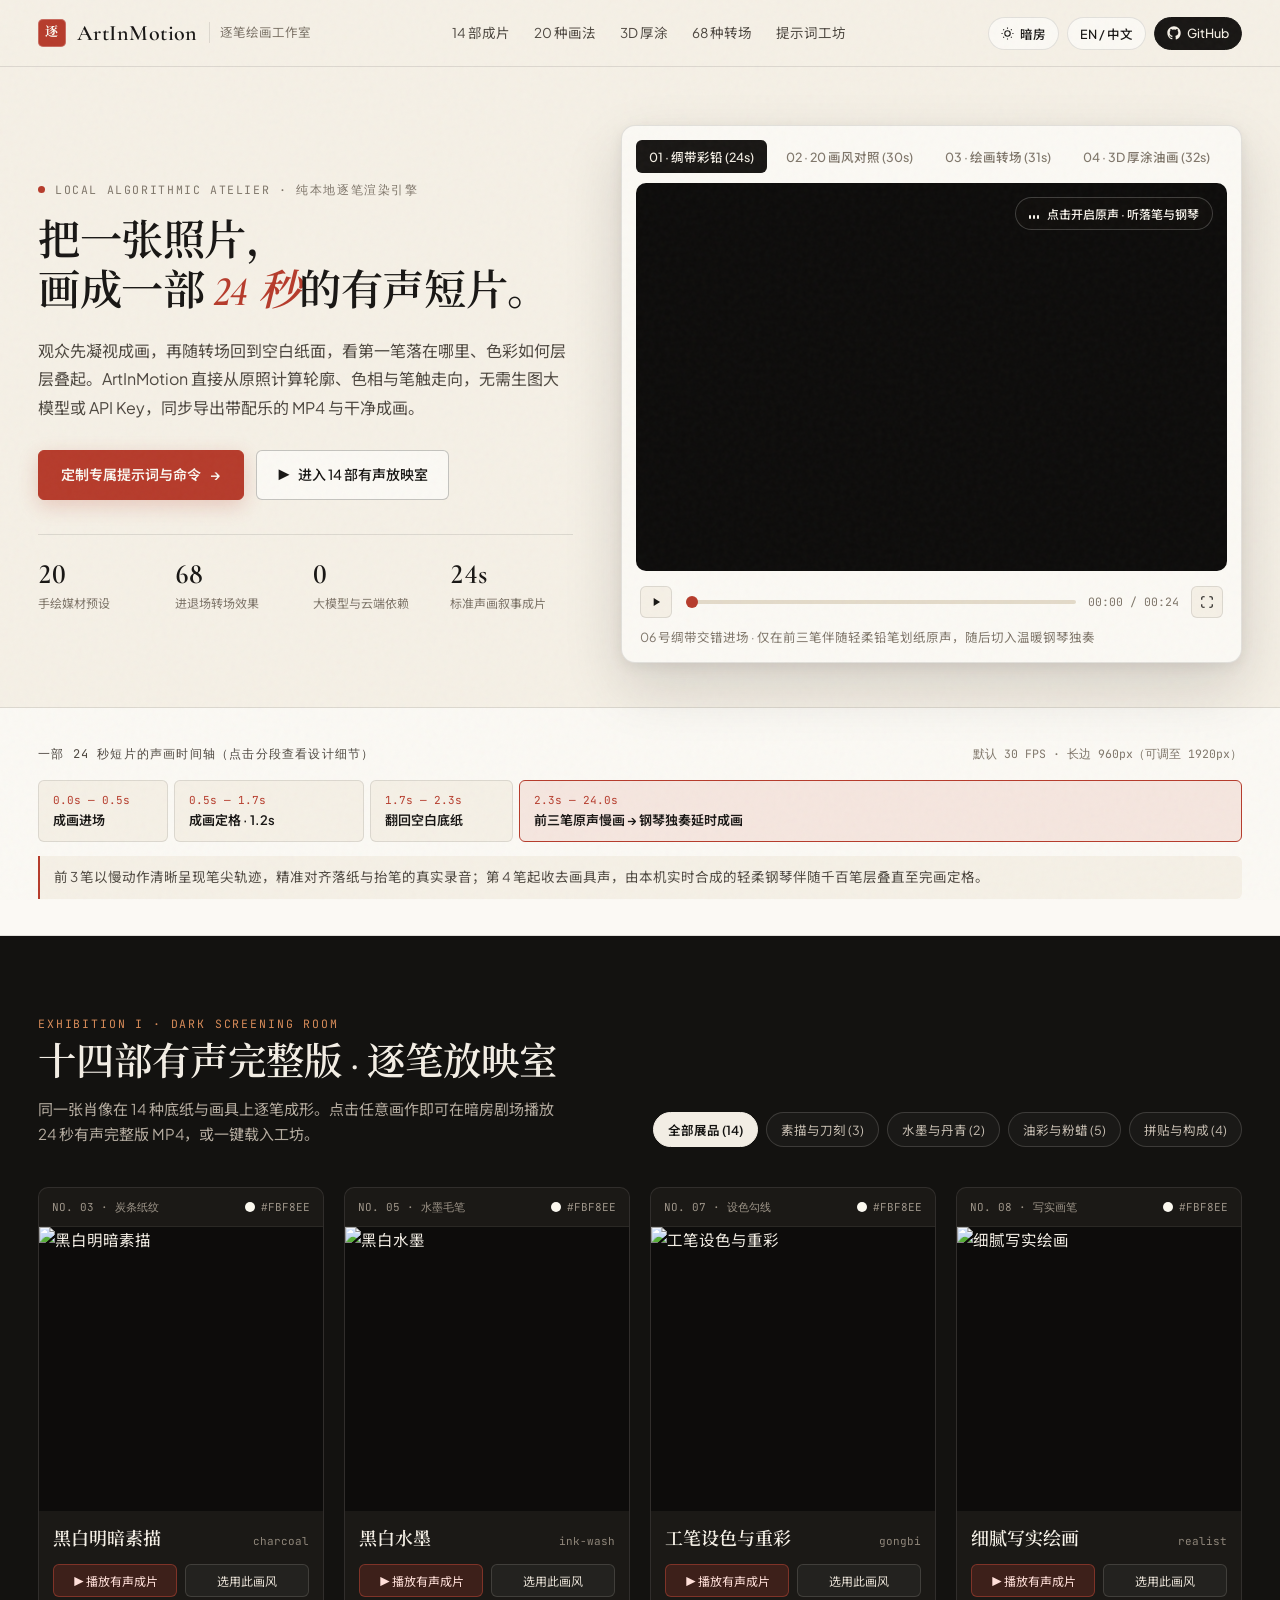
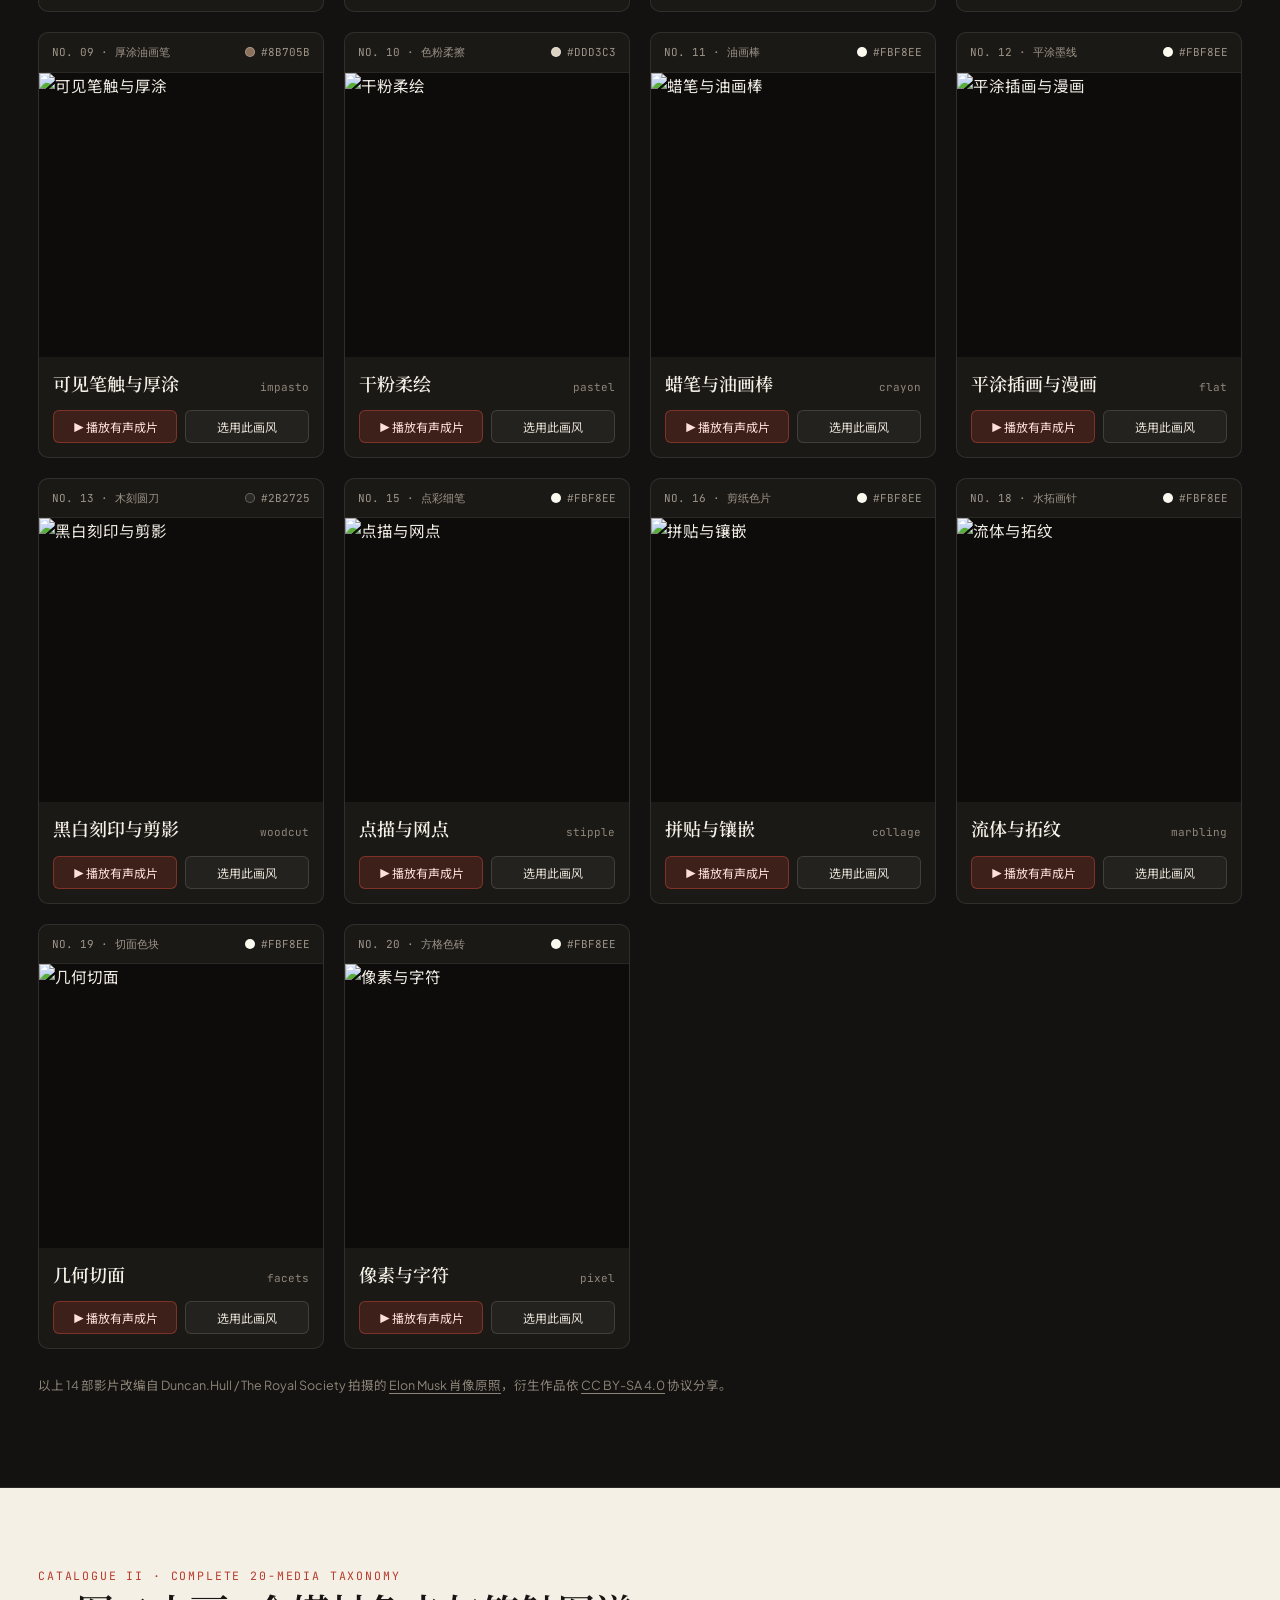
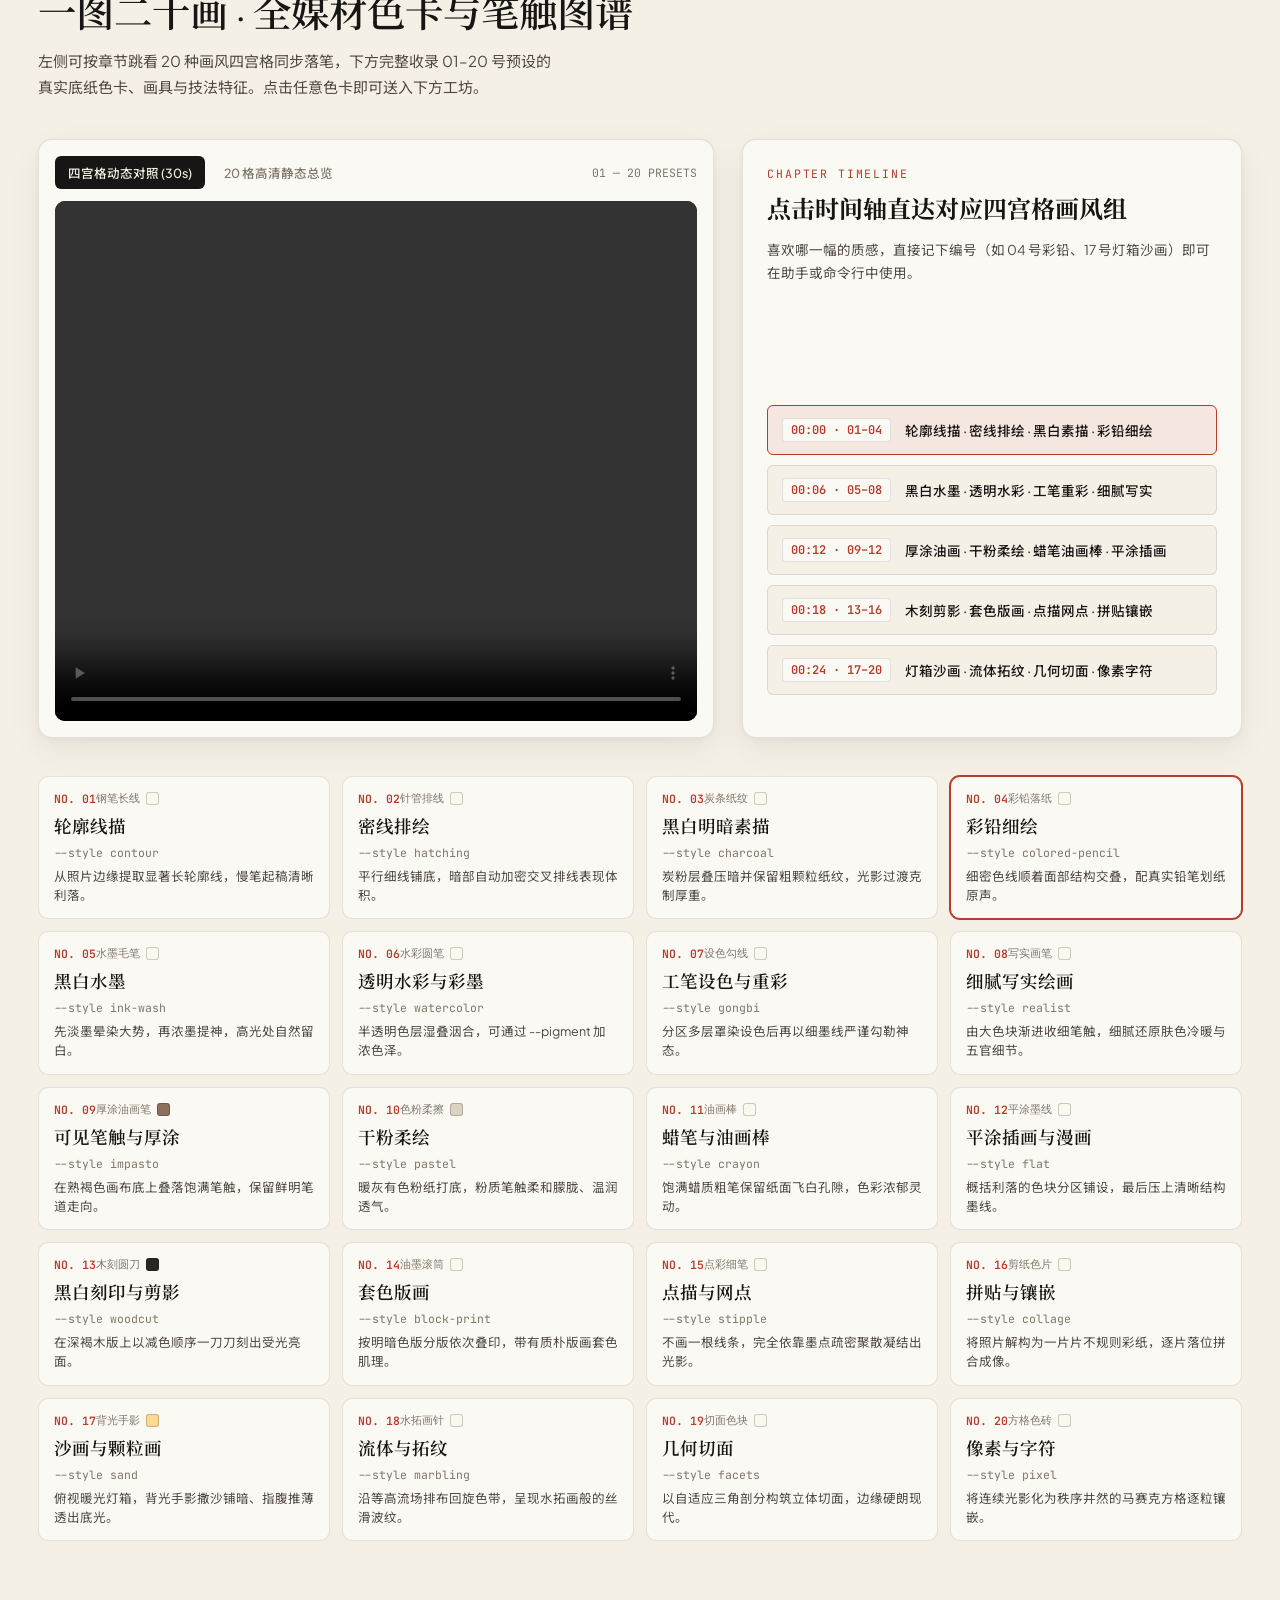
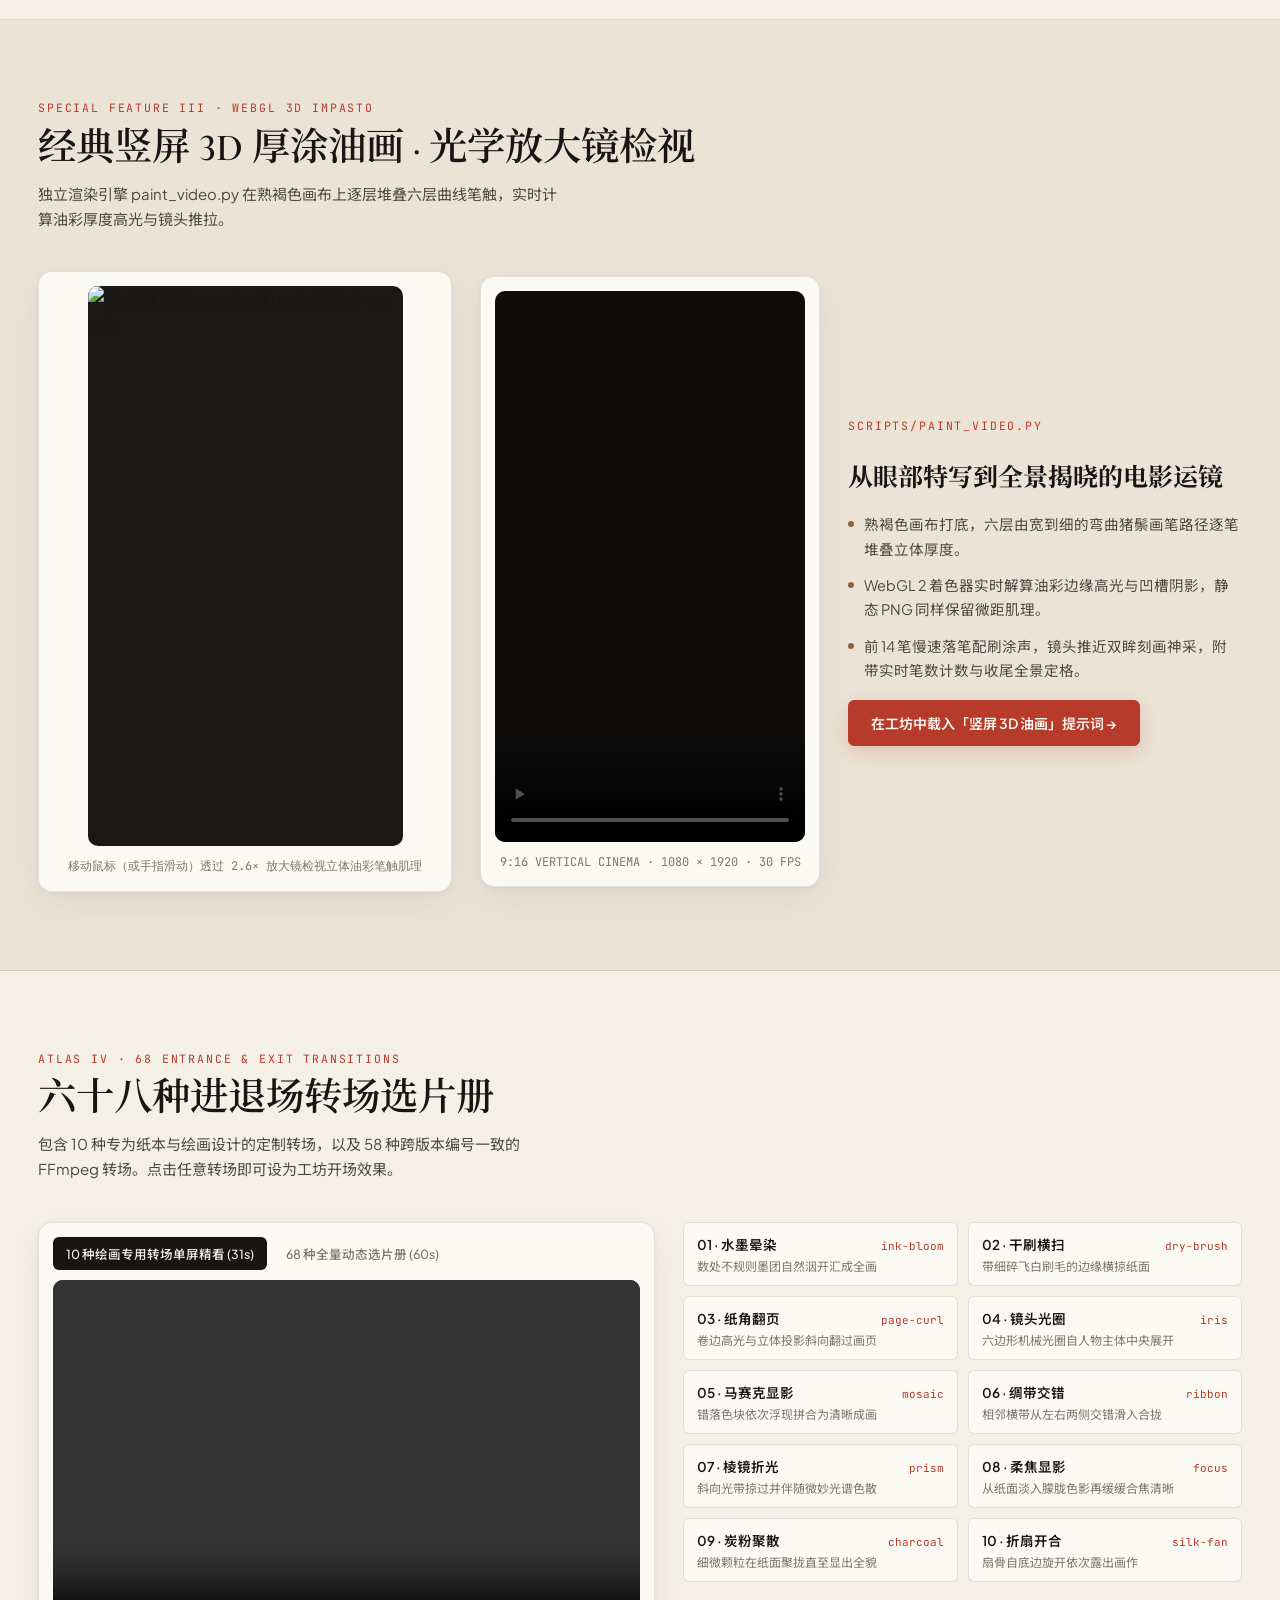
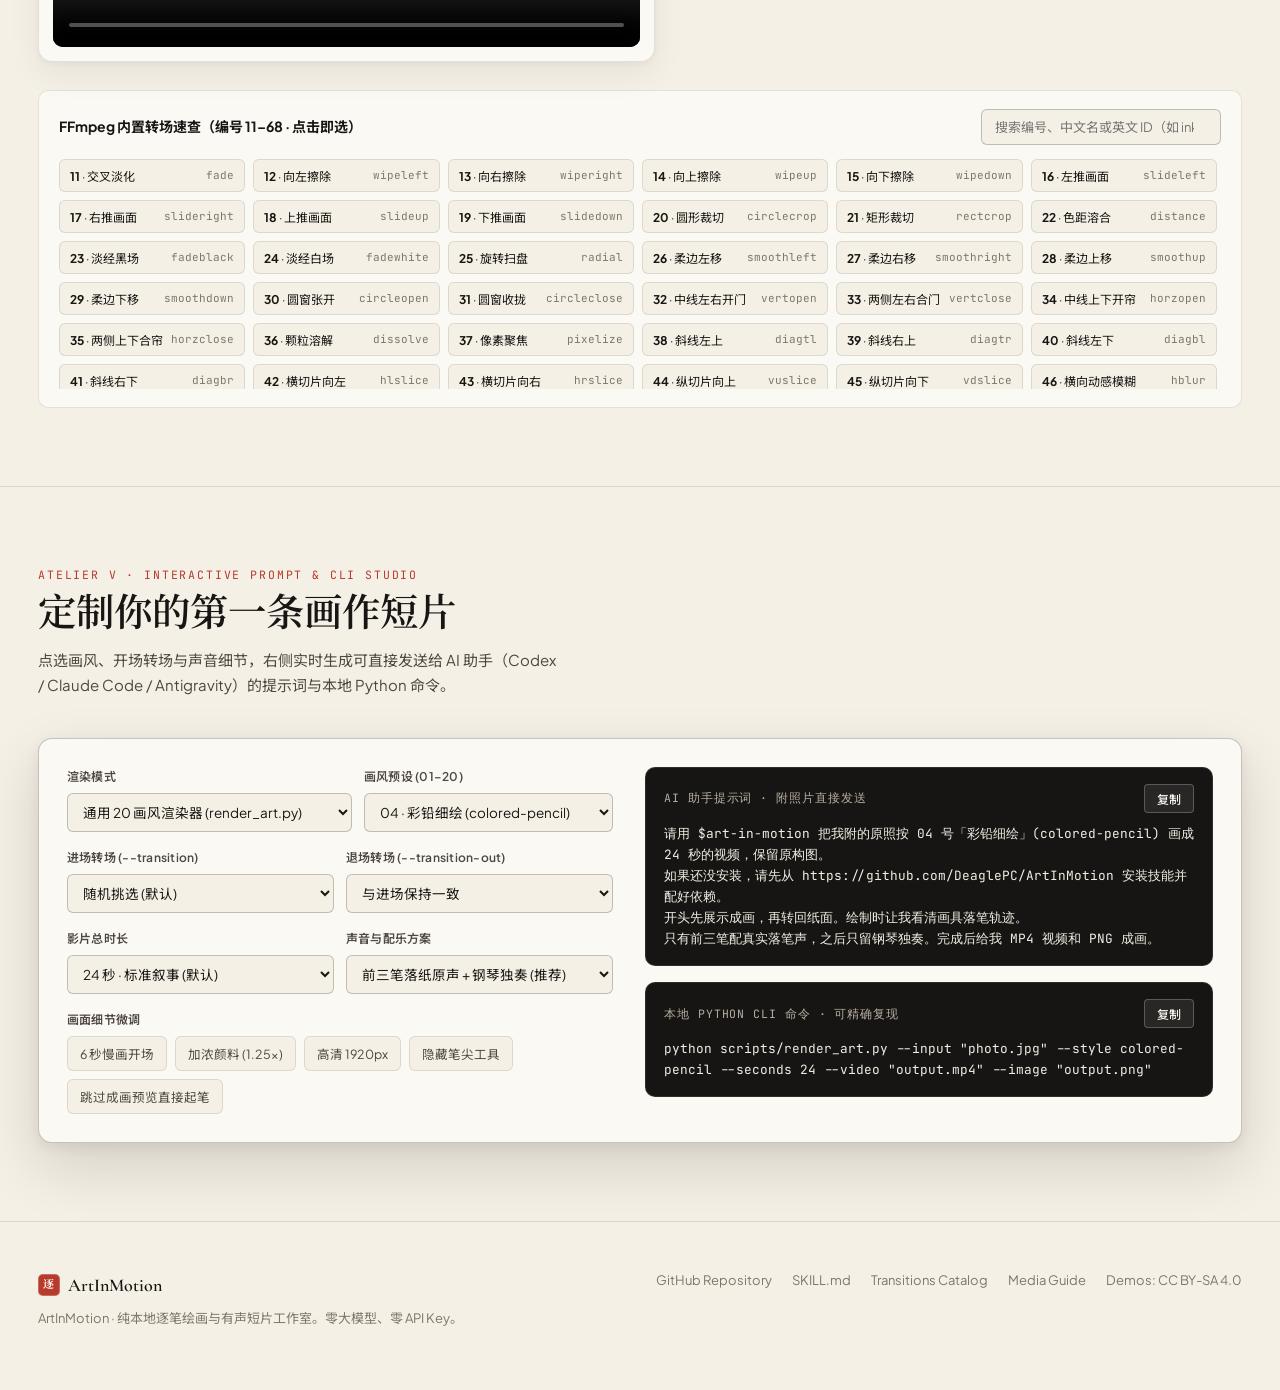
==== commit 5e762bd7: "Fix 3-mark foley & piano balance across 14 films and replace duo-portrait demos" ====
--- a/site/index.html
+++ b/site/index.html
@@ -25,6 +25,7 @@
   <link rel="stylesheet" href="./styles.css">
 </head>
 <body>
+  <canvas class="ink-trail-canvas" id="inkTrailCanvas" aria-hidden="true"></canvas>
   <div class="paper-grain" aria-hidden="true"></div>
 
   <!-- Sticky Curatorial Navigation -->
@@ -310,7 +311,7 @@
             <button type="button" class="reel-tab" id="transBtn68" data-i18n="transVideo68">68 种全量动态选片册 (60s)</button>
           </div>
           <div class="trans-video-frame">
-            <video id="transVideo" src="./demo/painting-transitions.mp4" controls muted loop playsinline preload="metadata"></video>
+            <video id="transVideo" src="./demo/painting-transitions.mp4?v=2" controls muted loop playsinline preload="metadata"></video>
           </div>
         </div>
 
@@ -473,6 +474,6 @@
   <!-- Copy Notification Toast -->
   <div class="toast" id="toast" role="status" aria-live="polite"></div>
 
-  <script src="./app.js"></script>
+  <script src="./app.js?v=2"></script>
 </body>
 </html>
--- a/site/styles.css
+++ b/site/styles.css
@@ -53,6 +53,8 @@
   --radius-md: 10px;
   --radius-lg: 14px;
   --ease-out: cubic-bezier(0.22, 1, 0.36, 1);
+  --cursor-default: url("./cursor-pen.svg") 3 3, auto;
+  --cursor-pointer: url("./cursor-pen-pointer.svg") 3 3, pointer;
 }
 
 *,
@@ -65,6 +67,7 @@
   scroll-behavior: smooth;
   -webkit-font-smoothing: antialiased;
   -moz-osx-font-smoothing: grayscale;
+  cursor: var(--cursor-default);
 }
 
 body {
@@ -76,6 +79,16 @@
   line-height: 1.68;
   transition: background-color 0.35s var(--ease-out), color 0.35s var(--ease-out);
   overflow-x: hidden;
+  cursor: var(--cursor-default);
+}
+
+.ink-trail-canvas {
+  position: fixed;
+  inset: 0;
+  width: 100vw;
+  height: 100vh;
+  pointer-events: none;
+  z-index: 998;
 }
 
 /* Tactile fine paper noise overlay */
@@ -91,6 +104,20 @@
 a {
   color: inherit;
   text-decoration: none;
+  cursor: var(--cursor-pointer);
+}
+
+button,
+select,
+summary,
+[role="button"] {
+  cursor: var(--cursor-pointer);
+}
+
+input[type="search"],
+input[type="text"],
+textarea {
+  cursor: text;
 }
 
 button,
@@ -218,7 +245,7 @@
   color: var(--ink-primary);
   font-size: 12.5px;
   font-weight: 500;
-  cursor: pointer;
+  cursor: var(--cursor-pointer);
   transition: all 0.2s ease;
 }
 
@@ -315,7 +342,7 @@
   font-size: 14px;
   font-weight: 600;
   border: 1px solid var(--accent-vermilion);
-  cursor: pointer;
+  cursor: var(--cursor-pointer);
   transition: all 0.22s var(--ease-out);
   box-shadow: 0 6px 20px rgba(182, 59, 43, 0.22);
 }
@@ -336,7 +363,7 @@
   font-size: 14px;
   font-weight: 500;
   border: 1px solid var(--border-strong);
-  cursor: pointer;
+  cursor: var(--cursor-pointer);
   transition: all 0.22s var(--ease-out);
 }
 
@@ -398,7 +425,7 @@
   color: var(--ink-muted);
   font-size: 12.5px;
   font-weight: 500;
-  cursor: pointer;
+  cursor: var(--cursor-pointer);
   transition: all 0.2s ease;
 }
 
@@ -447,7 +474,7 @@
   color: #f7f3eb;
   font-size: 12px;
   font-weight: 500;
-  cursor: pointer;
+  cursor: var(--cursor-pointer);
   transition: all 0.2s ease;
 }
 
@@ -502,7 +529,7 @@
   color: var(--ink-primary);
   display: grid;
   place-items: center;
-  cursor: pointer;
+  cursor: var(--cursor-pointer);
   flex-shrink: 0;
   transition: all 0.18s ease;
 }
@@ -526,7 +553,7 @@
   border-radius: 99px;
   background: var(--bg-inset);
   outline: none;
-  cursor: pointer;
+  cursor: var(--cursor-pointer);
 }
 
 .scrubber::-webkit-slider-thumb {
@@ -535,7 +562,7 @@
   height: 12px;
   border-radius: 50%;
   background: var(--accent-vermilion);
-  cursor: pointer;
+  cursor: var(--cursor-pointer);
   transition: transform 0.15s ease;
 }
 
@@ -602,7 +629,7 @@
   border-radius: var(--radius-sm);
   border: 1px solid var(--border-hairline);
   background: var(--bg-primary);
-  cursor: pointer;
+  cursor: var(--cursor-pointer);
   transition: all 0.22s var(--ease-out);
 }
 
@@ -715,7 +742,7 @@
   background: rgba(255, 255, 255, 0.03);
   color: #c7beb2;
   font-size: 12.5px;
-  cursor: pointer;
+  cursor: var(--cursor-pointer);
   transition: all 0.2s ease;
 }
 
@@ -781,7 +808,7 @@
   position: relative;
   aspect-ratio: 1 / 1;
   background: #0d0c0b;
-  cursor: pointer;
+  cursor: var(--cursor-pointer);
   overflow: hidden;
 }
 
@@ -867,7 +894,7 @@
   background: rgba(255, 255, 255, 0.04);
   color: #e5ded3;
   font-size: 12px;
-  cursor: pointer;
+  cursor: var(--cursor-pointer);
   transition: all 0.18s ease;
 }
 
@@ -975,7 +1002,7 @@
   border: 1px solid var(--border-hairline);
   background: var(--bg-primary);
   color: var(--ink-primary);
-  cursor: pointer;
+  cursor: var(--cursor-pointer);
   transition: all 0.2s ease;
 }
 
@@ -1014,7 +1041,7 @@
   border-radius: var(--radius-md);
   border: 1px solid var(--border-hairline);
   background: var(--bg-elevated);
-  cursor: pointer;
+  cursor: var(--cursor-pointer);
   transition: all 0.2s var(--ease-out);
   display: flex;
   flex-direction: column;
@@ -1104,7 +1131,7 @@
   position: relative;
   border-radius: var(--radius-md);
   overflow: hidden;
-  cursor: crosshair;
+  cursor: var(--cursor-pointer);
   aspect-ratio: 940 / 1672;
   max-height: 560px;
   margin: 0 auto;
@@ -1253,7 +1280,7 @@
   border-radius: var(--radius-sm);
   border: 1px solid var(--border-hairline);
   background: var(--bg-elevated);
-  cursor: pointer;
+  cursor: var(--cursor-pointer);
   transition: all 0.18s ease;
 }
 
@@ -1335,7 +1362,7 @@
   background: var(--bg-primary);
   color: var(--ink-primary);
   font-size: 12px;
-  cursor: pointer;
+  cursor: var(--cursor-pointer);
   display: flex;
   justify-content: space-between;
   align-items: center;
@@ -1403,7 +1430,7 @@
   background: var(--bg-primary);
   color: var(--ink-primary);
   font-size: 13.5px;
-  cursor: pointer;
+  cursor: var(--cursor-pointer);
 }
 
 .check-pills {
@@ -1419,7 +1446,7 @@
   background: var(--bg-primary);
   color: var(--ink-secondary);
   font-size: 12.5px;
-  cursor: pointer;
+  cursor: var(--cursor-pointer);
   transition: all 0.18s ease;
 }
 
@@ -1469,7 +1496,7 @@
   color: #faf6ee;
   font-size: 12px;
   font-weight: 500;
-  cursor: pointer;
+  cursor: var(--cursor-pointer);
   transition: all 0.18s ease;
 }
 
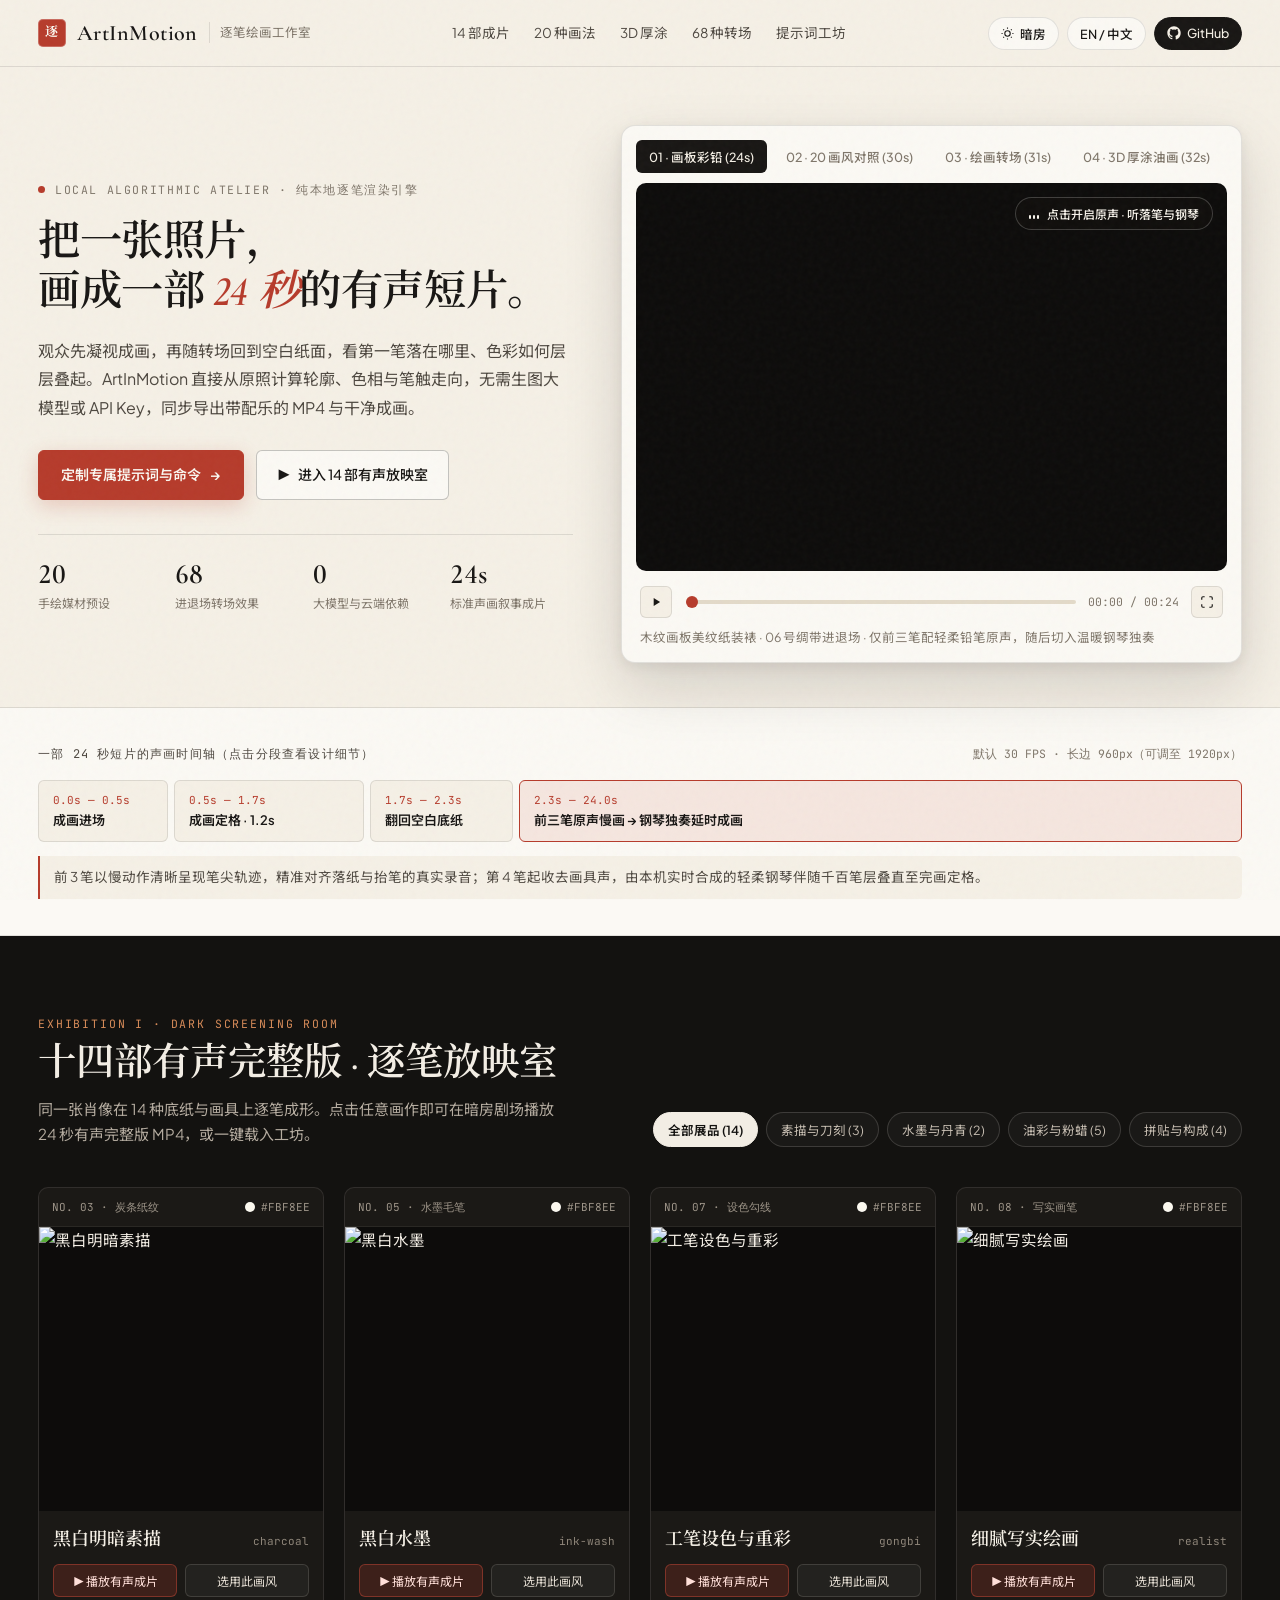
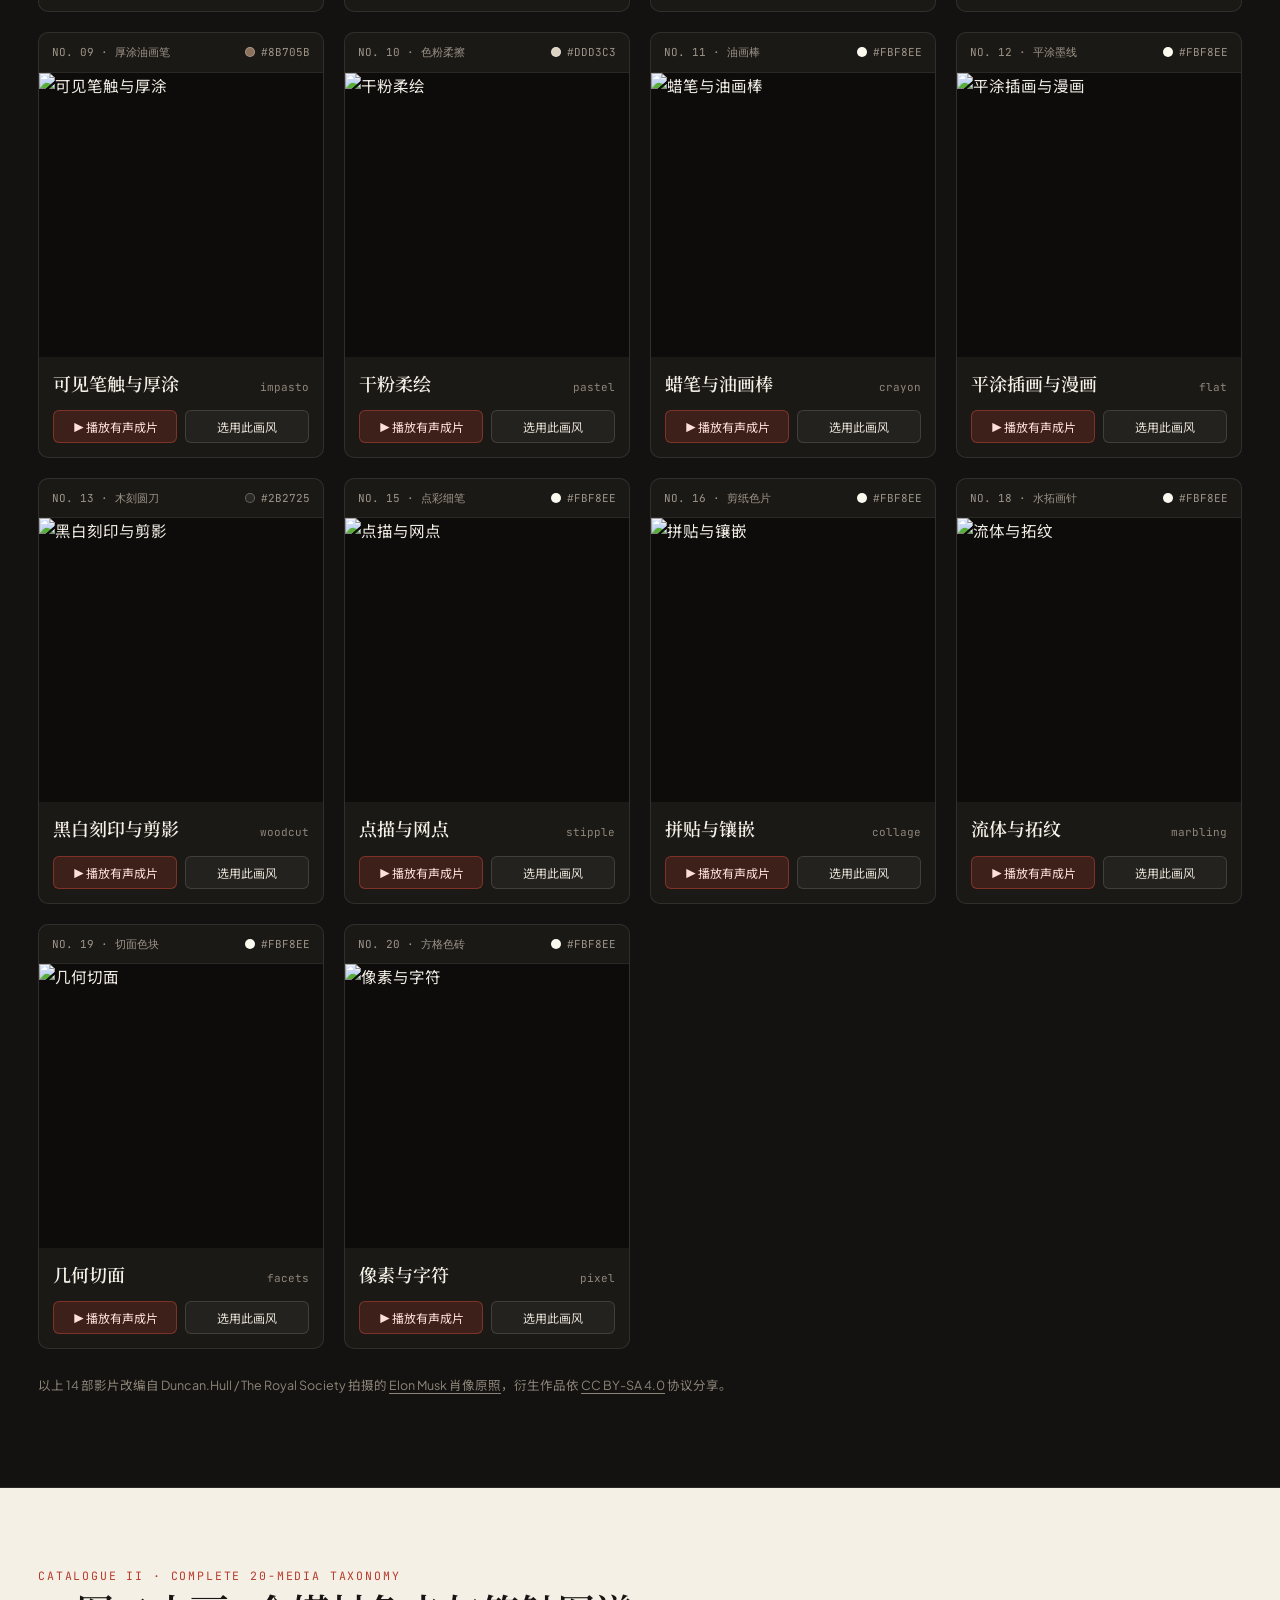
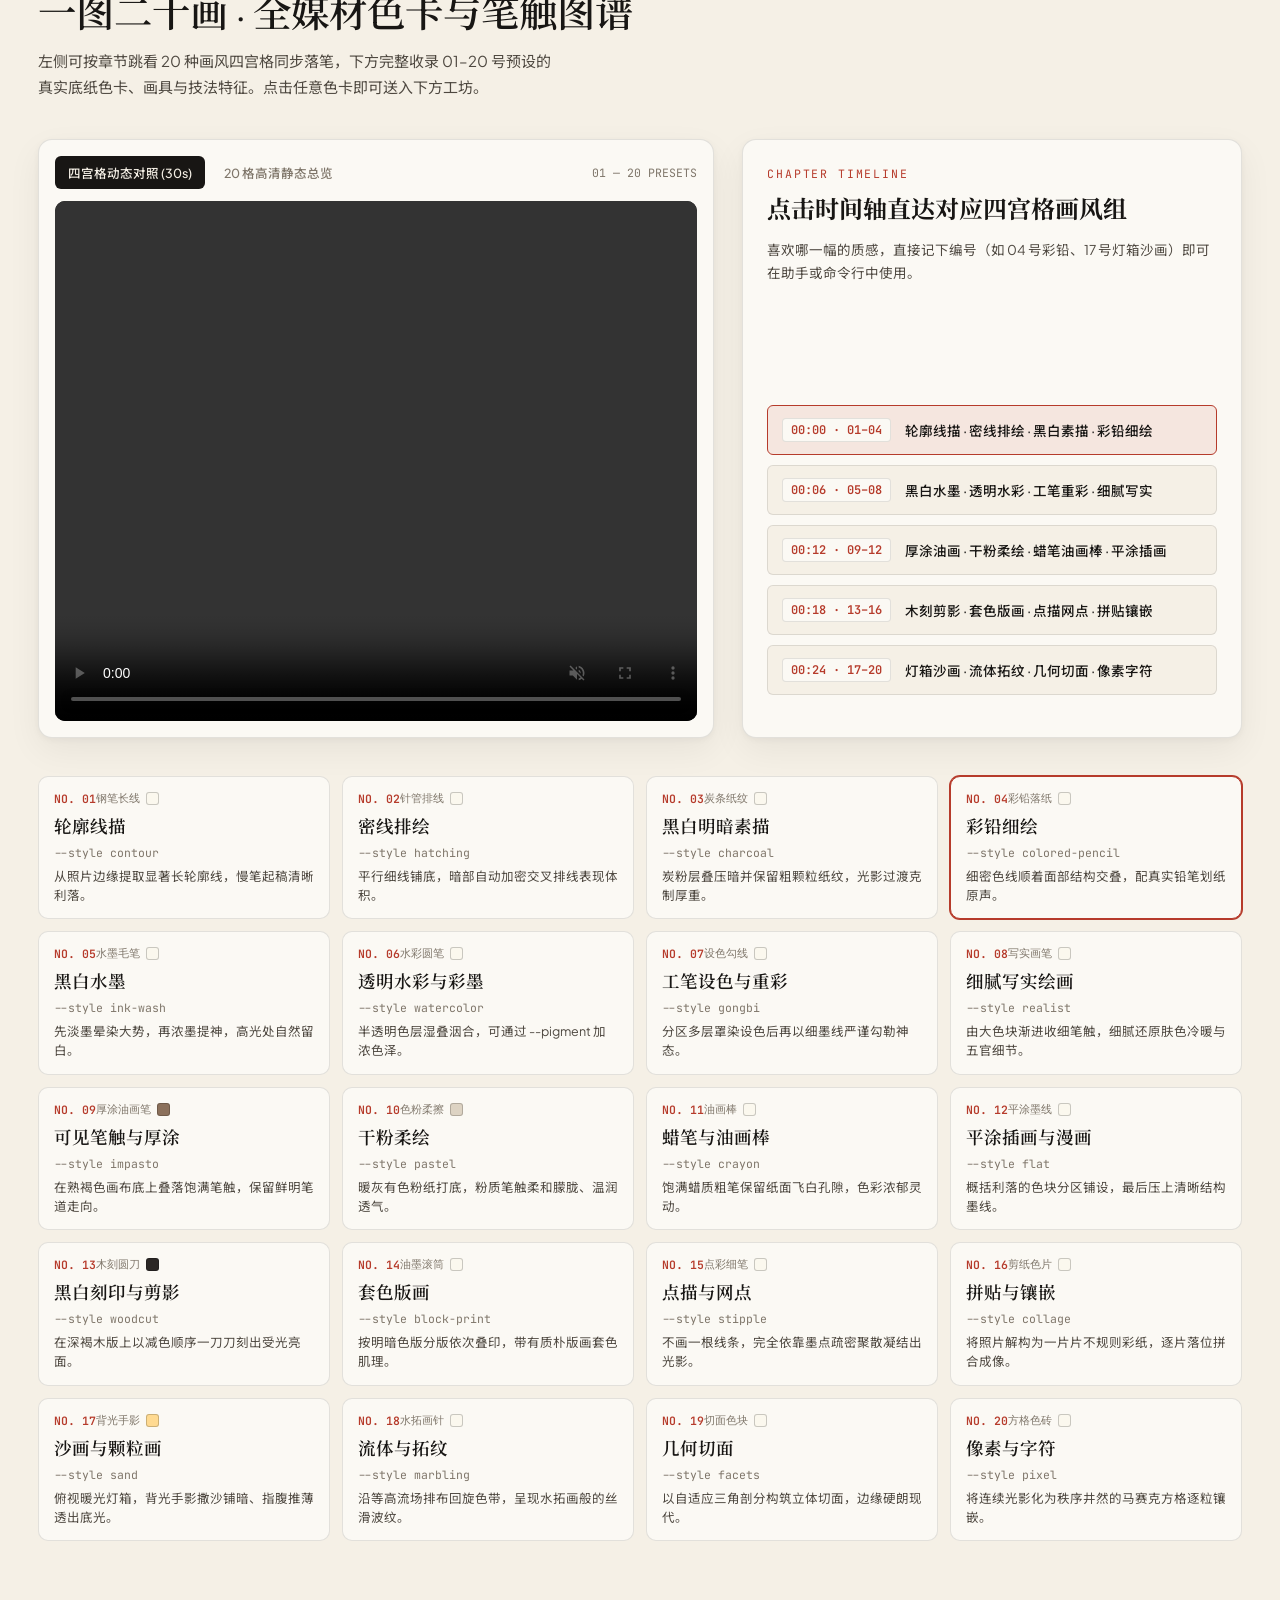
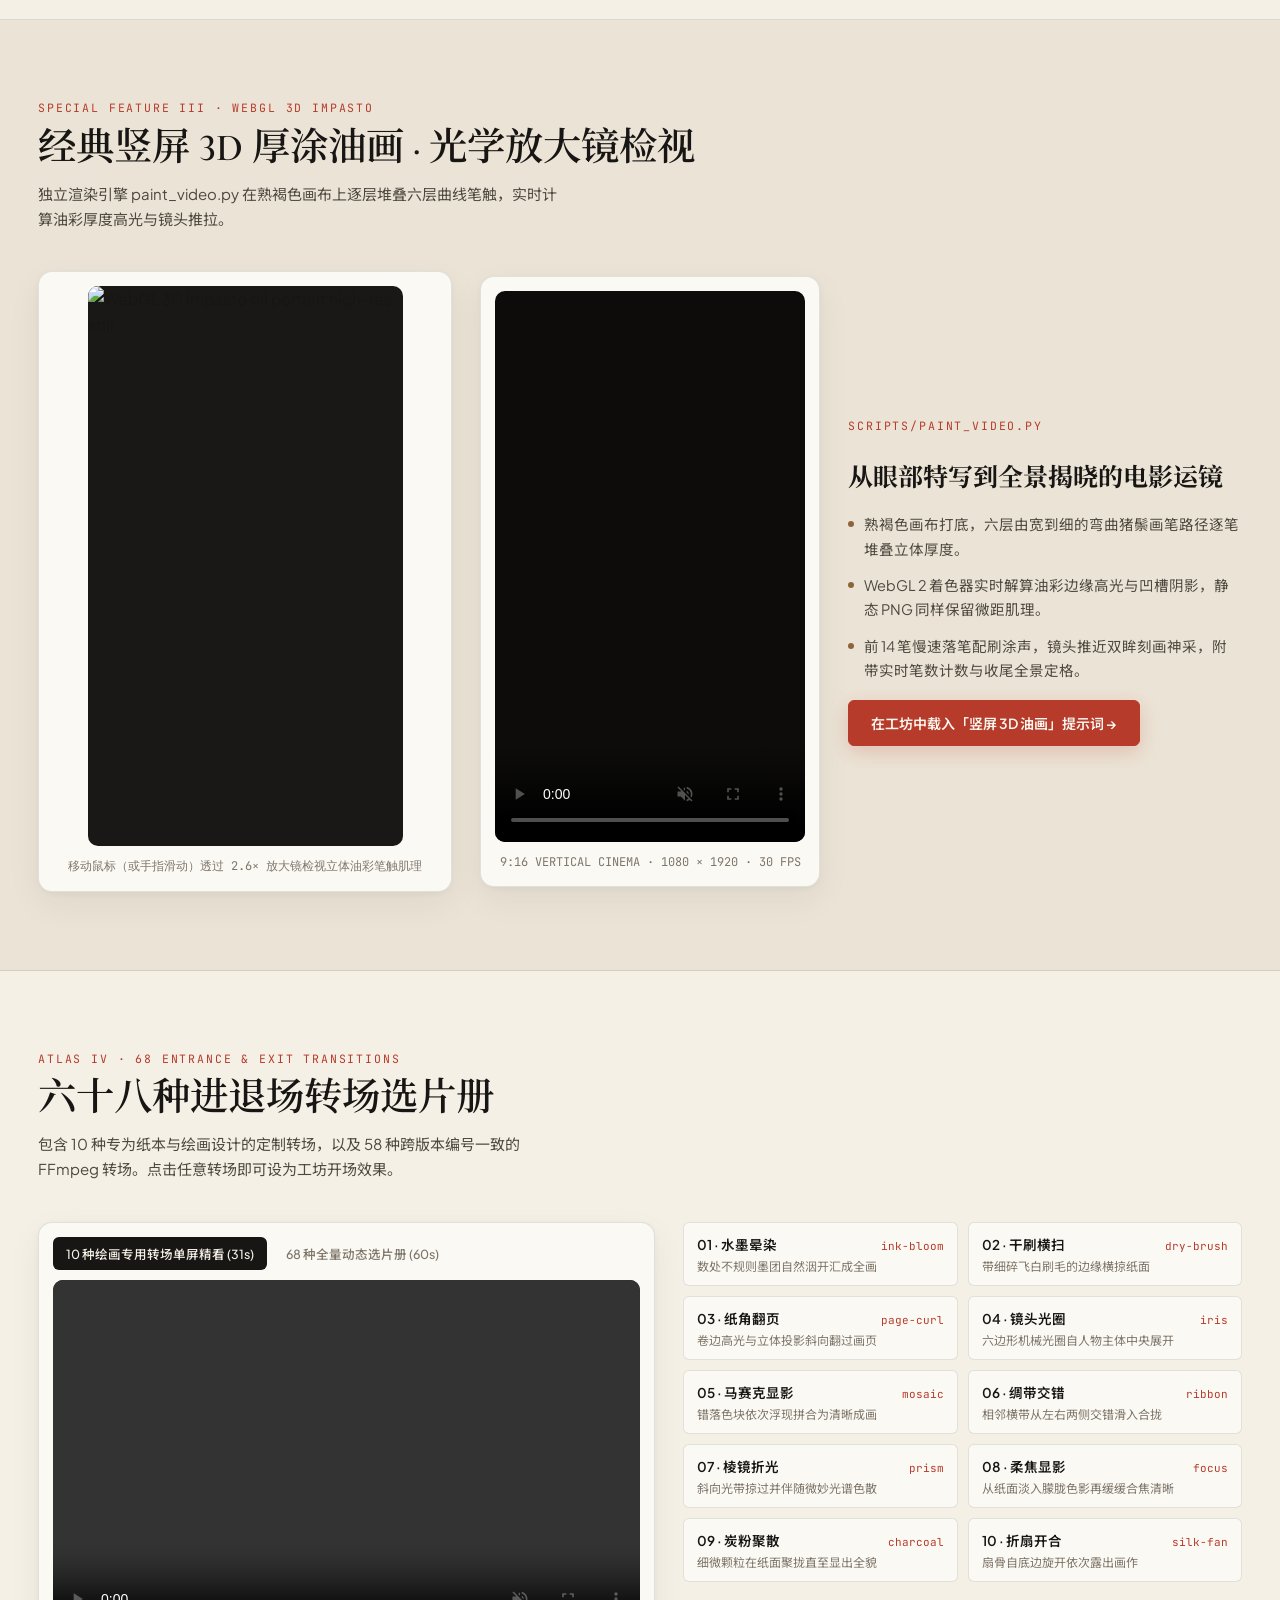
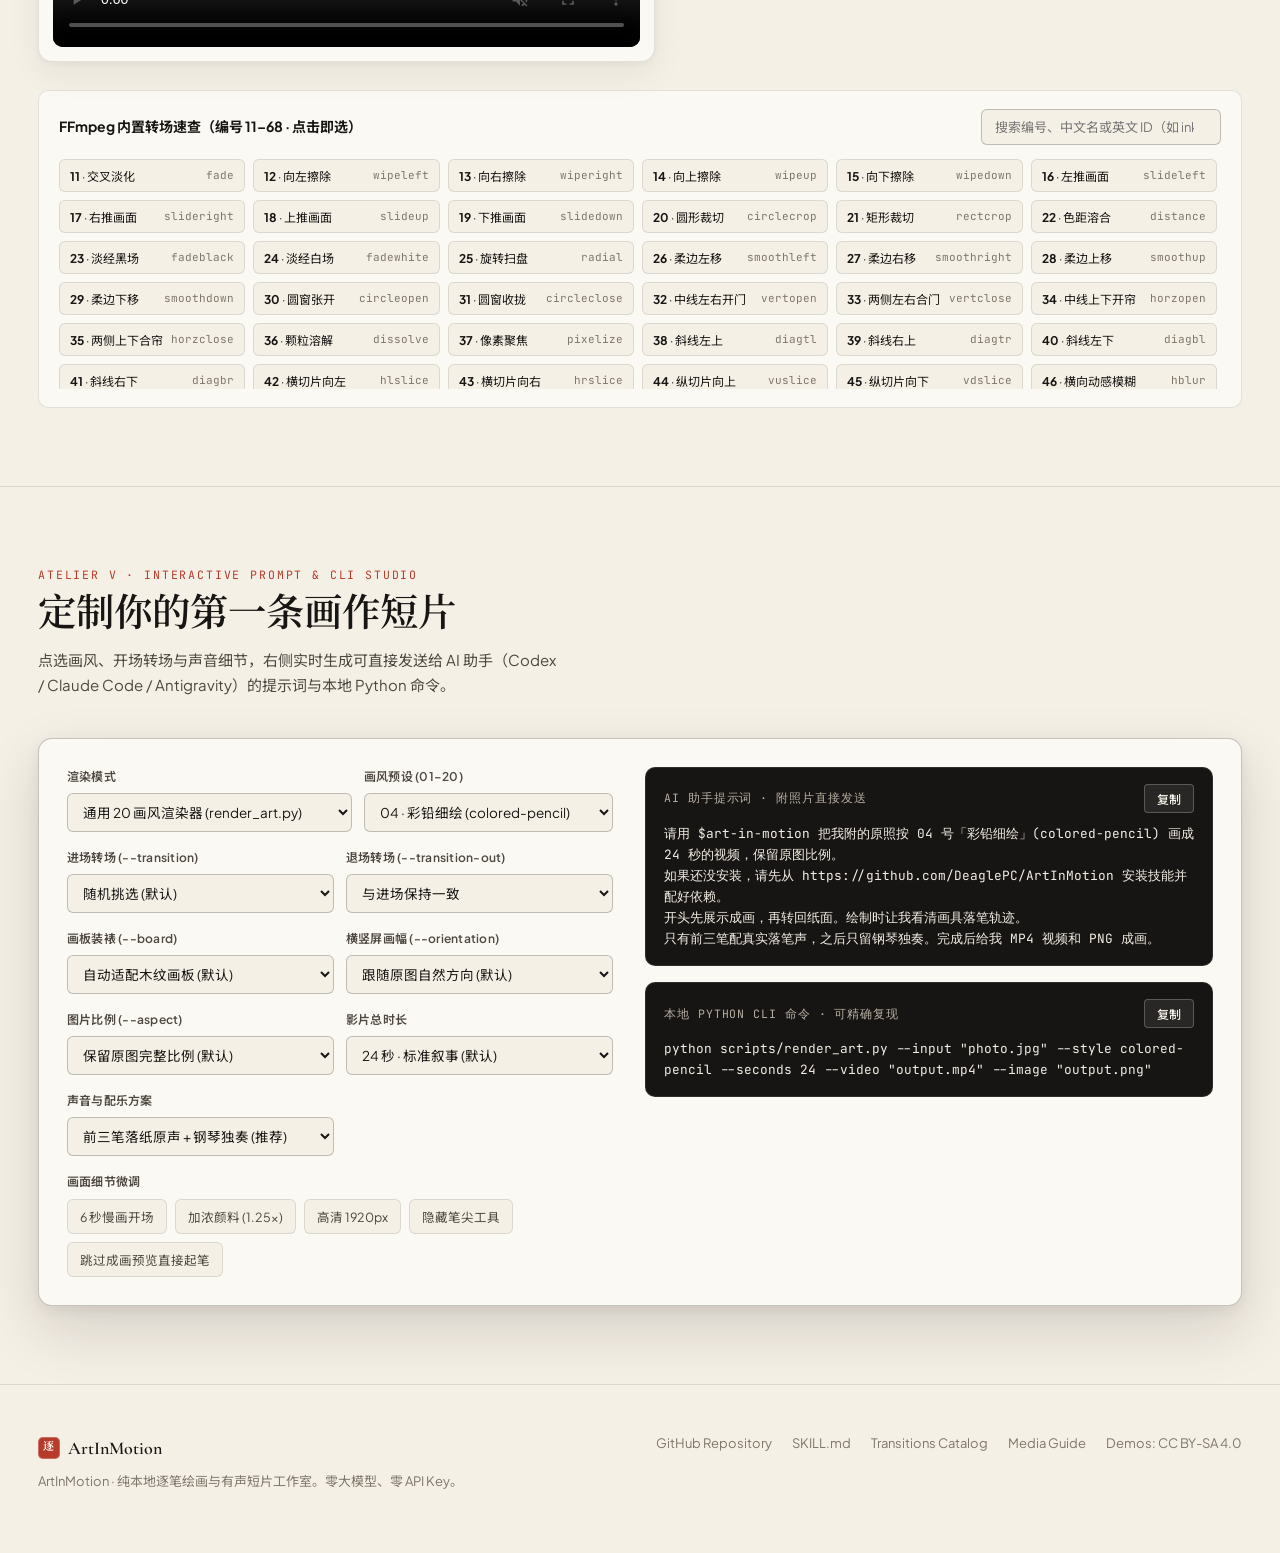
==== commit f22eae8c: "Add studio drawing board, orientation, and aspect-ratio options with defaults in skill and studio" ====
--- a/site/index.html
+++ b/site/index.html
@@ -371,6 +371,45 @@
           </div>
 
           <div class="control-row">
+            <div class="field" id="stBoardField">
+              <label for="stBoard" data-i18n="lblBoard">画板装裱 (--board)</label>
+              <select id="stBoard">
+                <option value="auto" data-i18n="brdAuto">自动适配木纹画板 (默认)</option>
+                <option value="tape" data-i18n="brdTape">美纹纸胶带木画板 (tape)</option>
+                <option value="clip" data-i18n="brdClip">金属写生夹木画板 (clip)</option>
+                <option value="easel" data-i18n="brdEasel">深色木质画架托槽 (easel)</option>
+                <option value="clean" data-i18n="brdClean">极简无夹木画板 (clean)</option>
+                <option value="none" data-i18n="brdNone">无画板铺满全屏 (--no-board)</option>
+              </select>
+            </div>
+
+            <div class="field" id="stOrientField">
+              <label for="stOrientation" data-i18n="lblOrientation">横竖屏画幅 (--orientation)</label>
+              <select id="stOrientation">
+                <option value="auto" data-i18n="oriAuto">跟随原图自然方向 (默认)</option>
+                <option value="landscape" data-i18n="oriLandscape">横屏 16:9 画板 (landscape)</option>
+                <option value="portrait" data-i18n="oriPortrait">竖屏 9:16 画板 (portrait)</option>
+                <option value="square" data-i18n="oriSquare">方屏 1:1 画板 (square)</option>
+              </select>
+            </div>
+          </div>
+
+          <div class="control-row">
+            <div class="field" id="stAspectField">
+              <label for="stAspect" data-i18n="lblAspect">图片比例 (--aspect)</label>
+              <select id="stAspect">
+                <option value="original" data-i18n="aspOrig">保留原图完整比例 (默认)</option>
+                <option value="16:9">16:9 · 宽画幅横构图</option>
+                <option value="9:16">9:16 · 竖画幅满构图</option>
+                <option value="4:3">4:3 · 经典横构图</option>
+                <option value="3:4">3:4 · 经典人像竖构图</option>
+                <option value="3:2">3:2 · 单反横构图</option>
+                <option value="2:3">2:3 · 单反竖构图</option>
+                <option value="1:1">1:1 · 正方形构图</option>
+                <option value="4:5">4:5 · 杂志竖版构图</option>
+              </select>
+            </div>
+
             <div class="field">
               <label for="stDuration" data-i18n="lblDuration">影片总时长</label>
               <select id="stDuration">
@@ -379,7 +418,9 @@
                 <option value="32">32 秒 · 沉浸舒展</option>
               </select>
             </div>
-
+          </div>
+
+          <div class="control-row">
             <div class="field">
               <label for="stAudio" data-i18n="lblAudio">声音与配乐方案</label>
               <select id="stAudio">
@@ -474,6 +515,6 @@
   <!-- Copy Notification Toast -->
   <div class="toast" id="toast" role="status" aria-live="polite"></div>
 
-  <script src="./app.js?v=2"></script>
+  <script src="./app.js?v=3"></script>
 </body>
 </html>
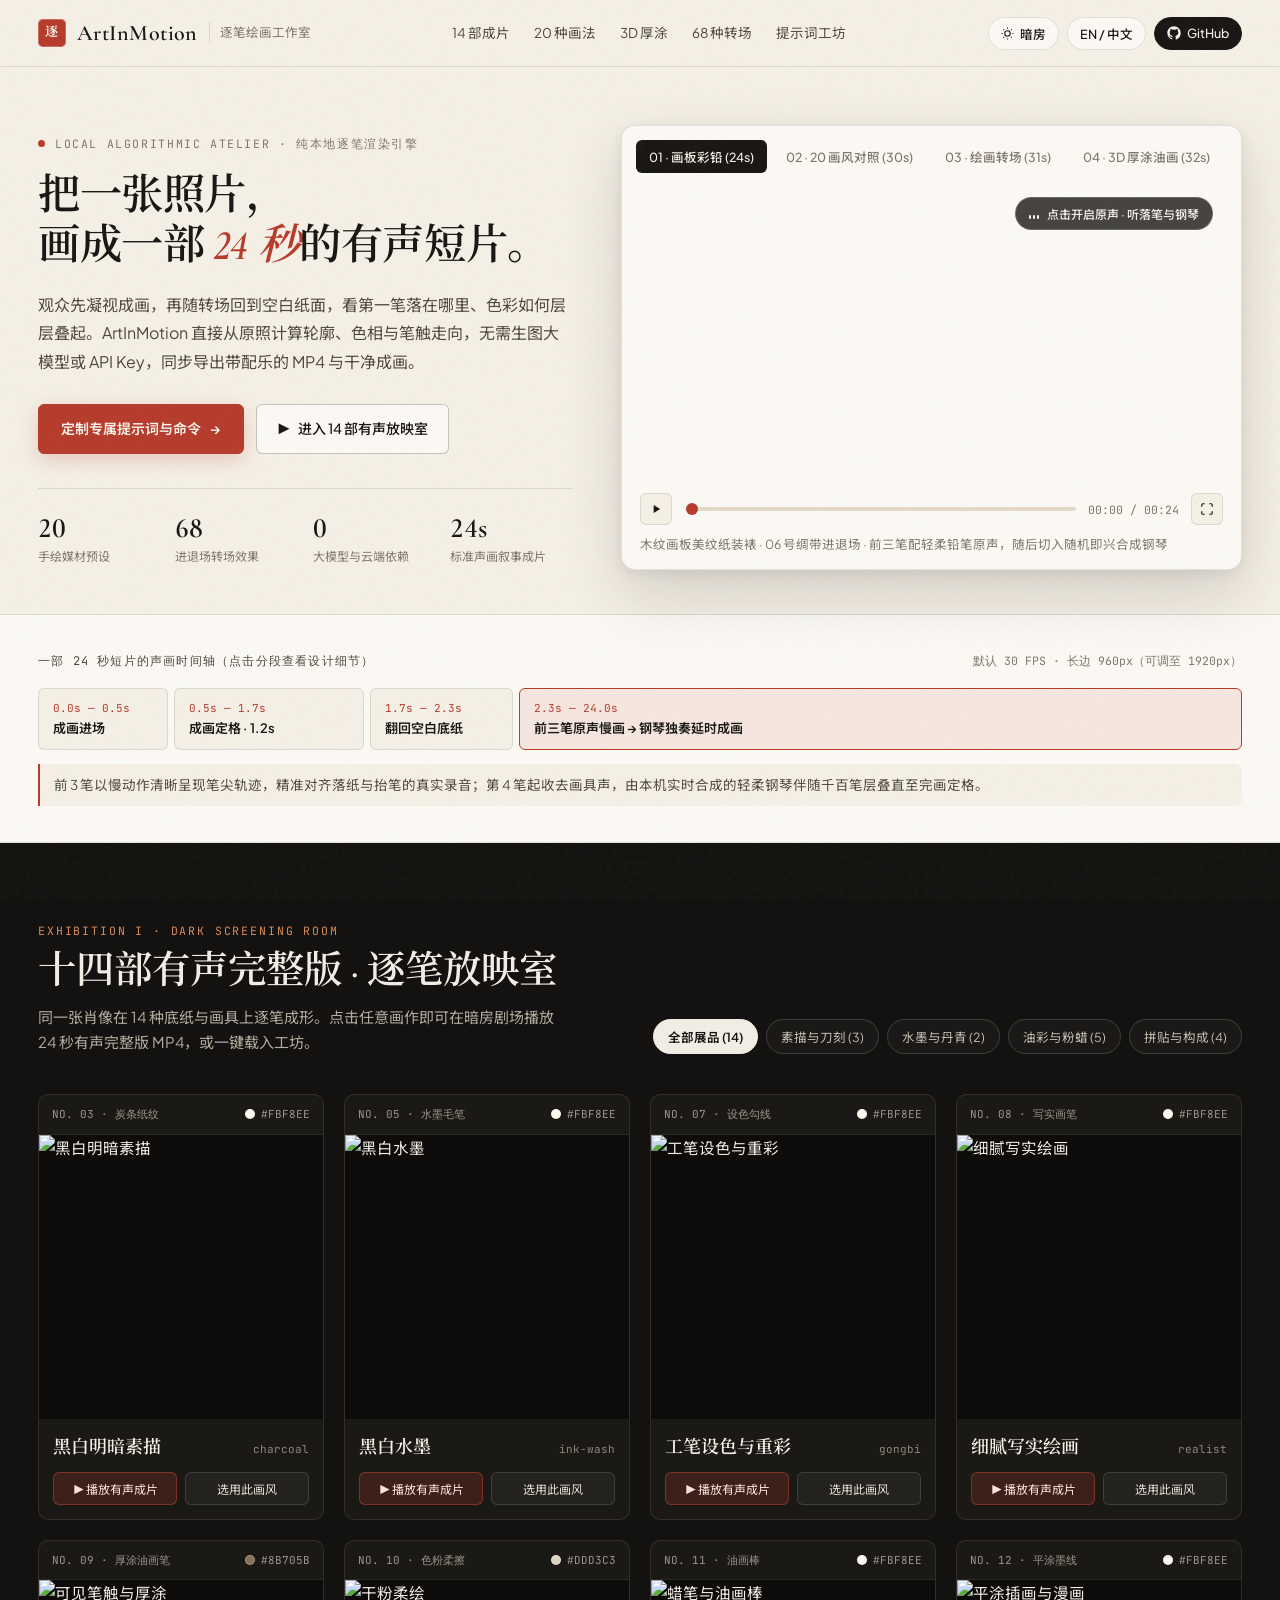
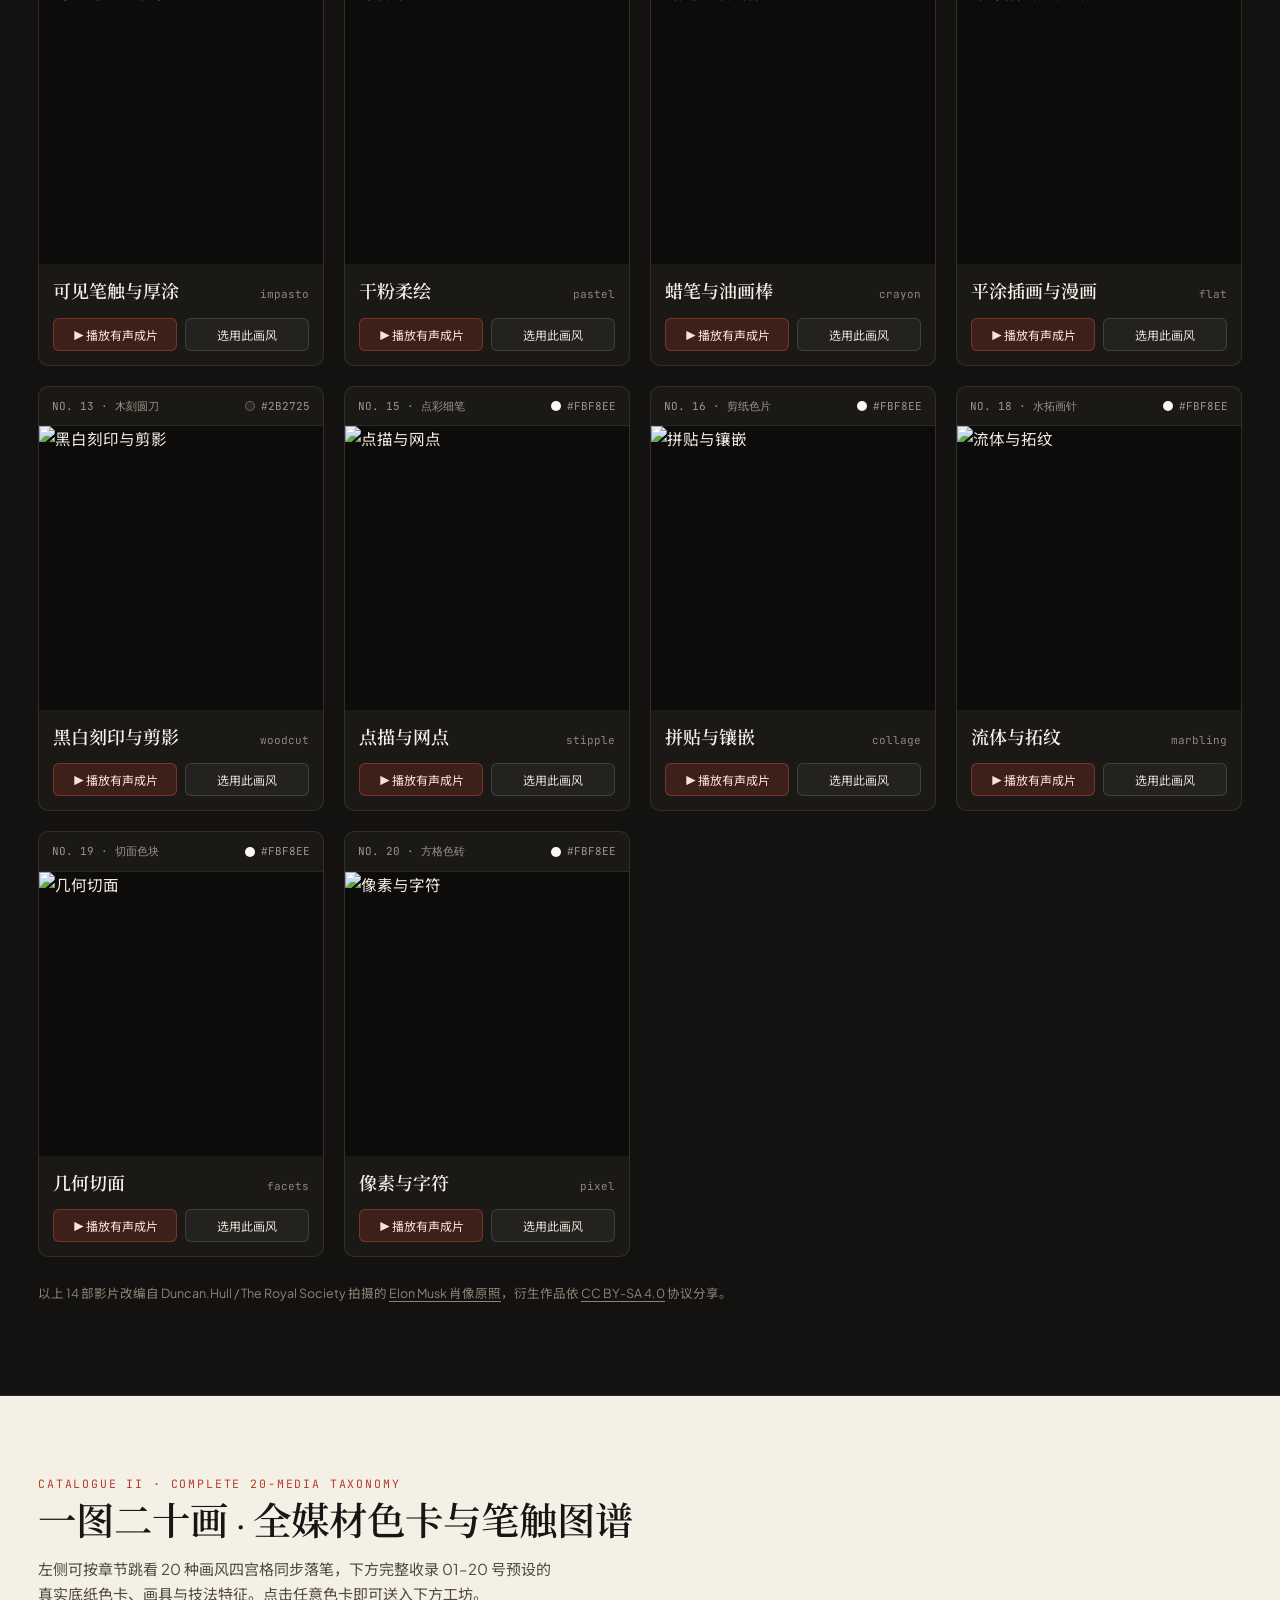
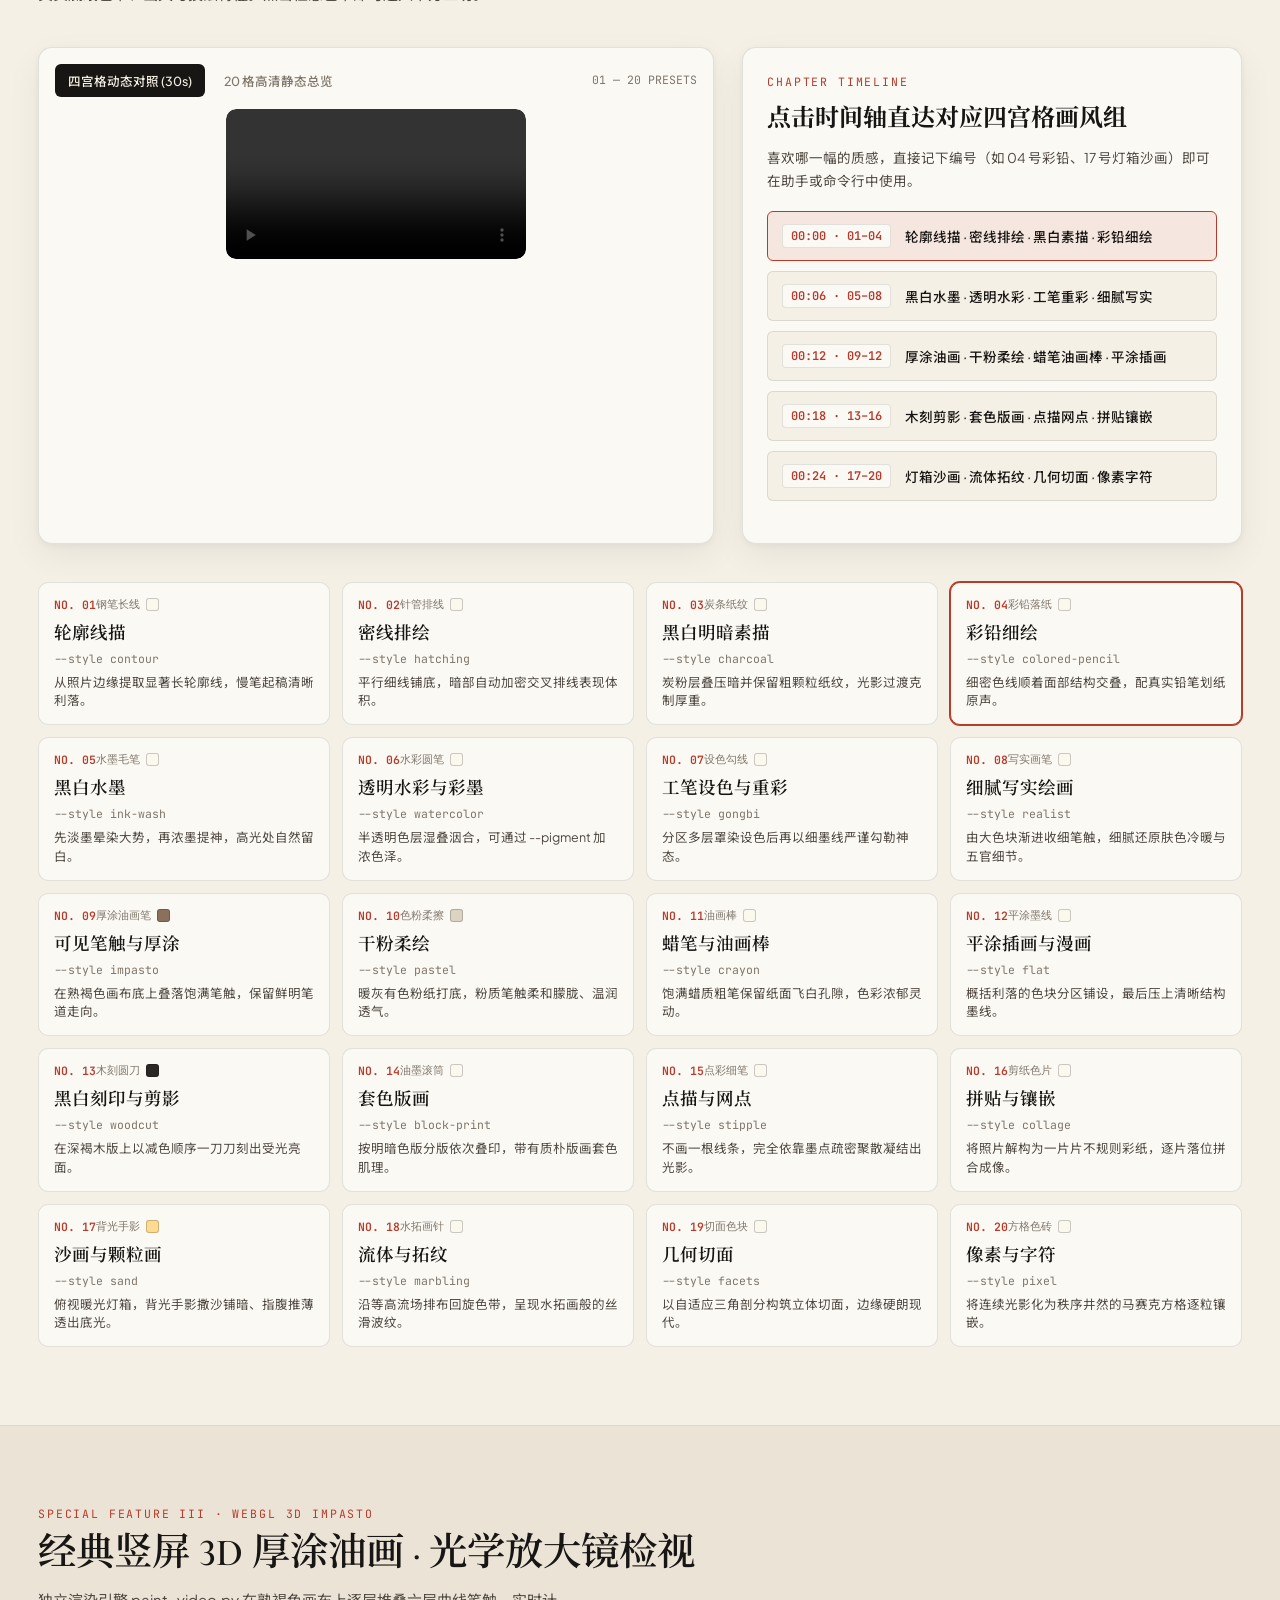
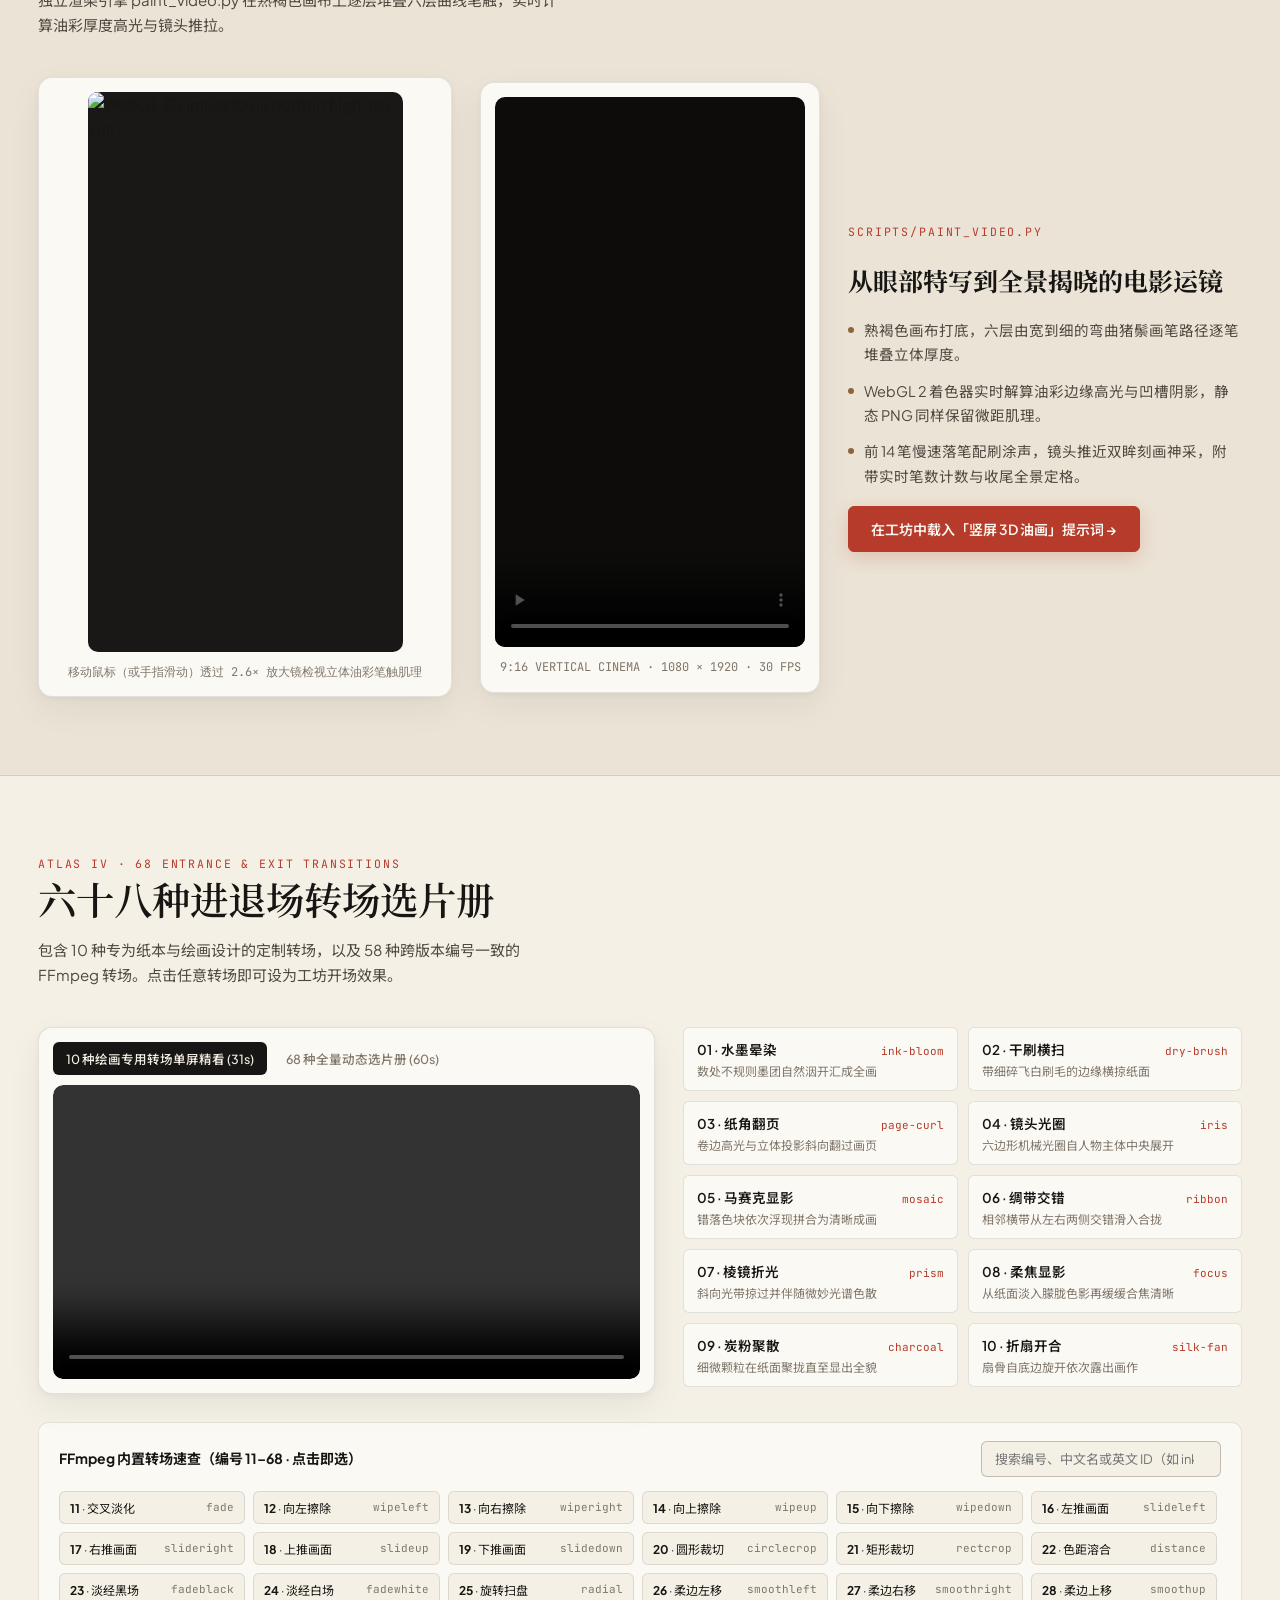
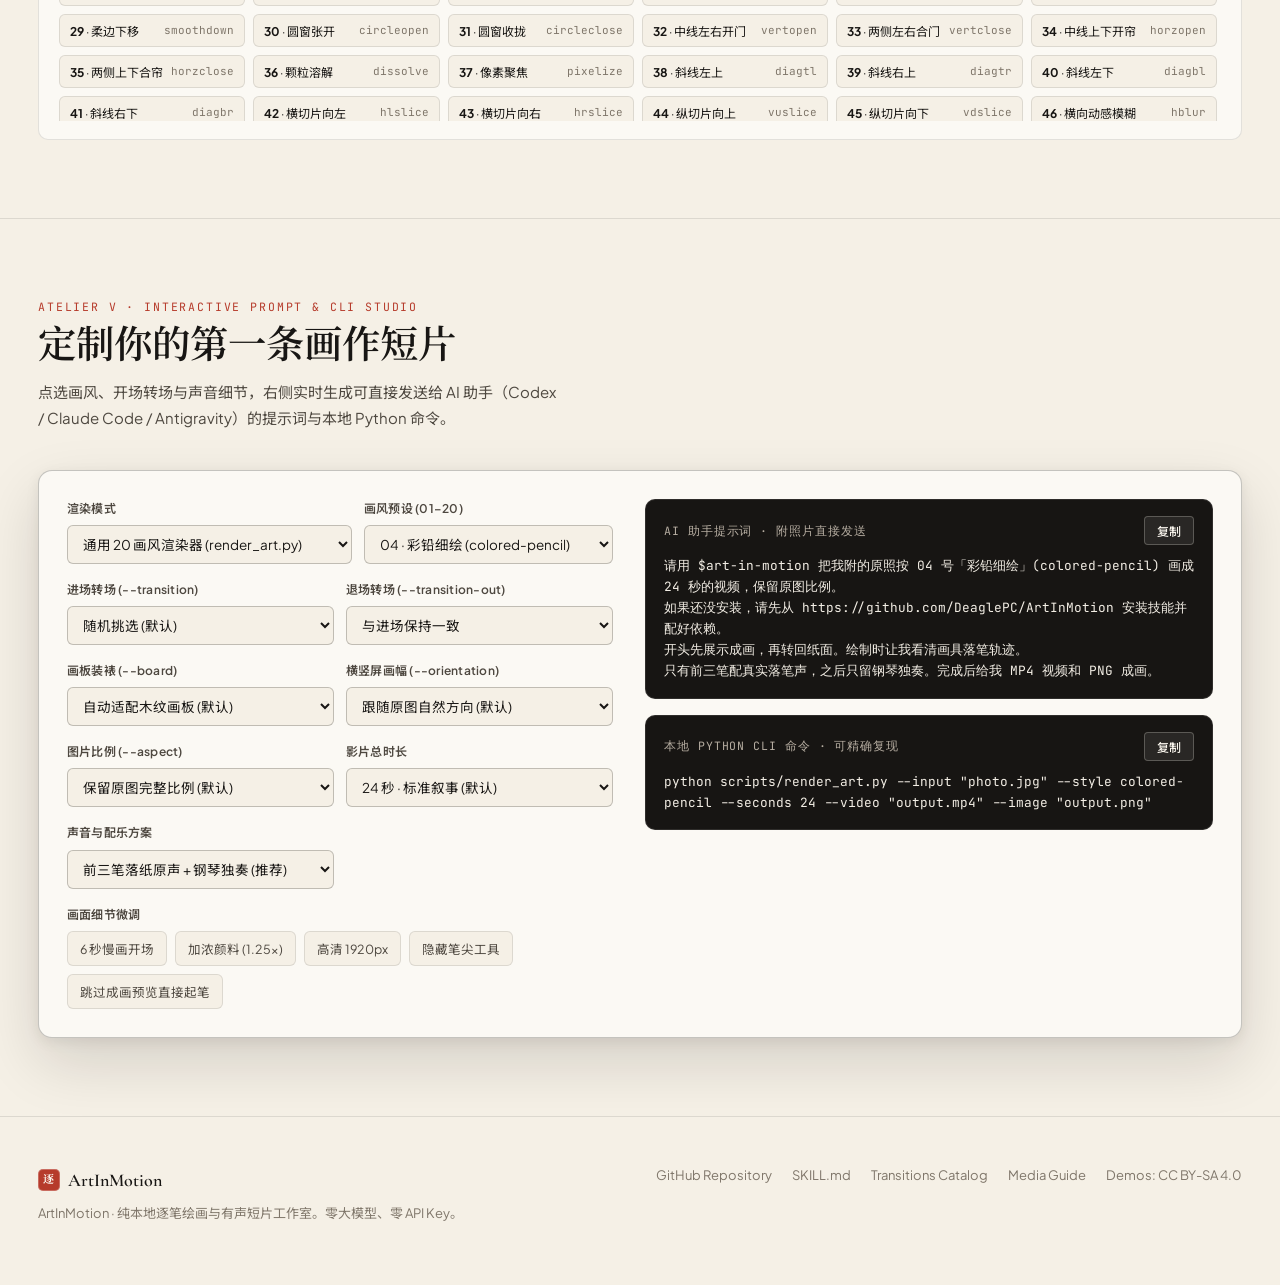
==== commit 39839da4: "Randomize solo piano improvisation every render and remove stage black bars" ====
--- a/site/index.html
+++ b/site/index.html
@@ -22,7 +22,7 @@
   <link rel="preconnect" href="https://fonts.gstatic.com" crossorigin>
   <link href="https://fonts.googleapis.com/css2?family=Cormorant+Garamond:ital,wght@0,500;0,600;0,700;1,600&family=JetBrains+Mono:wght@400;500;600&family=Noto+Sans+SC:wght@400;500;600&family=Noto+Serif+SC:wght@500;600;700&family=Plus+Jakarta+Sans:wght@400;500;600;700&display=swap" rel="stylesheet">
 
-  <link rel="stylesheet" href="./styles.css">
+  <link rel="stylesheet" href="./styles.css?v=4">
 </head>
 <body>
   <canvas class="ink-trail-canvas" id="inkTrailCanvas" aria-hidden="true"></canvas>
@@ -515,6 +515,6 @@
   <!-- Copy Notification Toast -->
   <div class="toast" id="toast" role="status" aria-live="polite"></div>
 
-  <script src="./app.js?v=3"></script>
+  <script src="./app.js?v=4"></script>
 </body>
 </html>
--- a/site/styles.css
+++ b/site/styles.css
@@ -442,8 +442,7 @@
 .stage-viewport {
   position: relative;
   width: 100%;
-  aspect-ratio: 16 / 10.5;
-  background: #0d0c0b;
+  background: transparent;
   border-radius: var(--radius-md);
   overflow: hidden;
   display: flex;
@@ -453,9 +452,21 @@
 
 .stage-viewport video {
   width: 100%;
-  height: 100%;
-  object-fit: contain;
+  height: auto;
   display: block;
+  border-radius: var(--radius-md);
+}
+
+.stage-viewport.is-portrait {
+  width: fit-content;
+  max-width: 100%;
+  margin: 0 auto;
+}
+
+.stage-viewport.is-portrait video {
+  width: auto;
+  max-width: 100%;
+  max-height: 500px;
 }
 
 .sound-invite {
@@ -955,22 +966,22 @@
 }
 
 .atlas-media-stage {
-  aspect-ratio: 624 / 736;
-  max-height: 520px;
-  width: 100%;
-  background: #121110;
+  width: fit-content;
+  max-width: 100%;
+  margin: 0 auto;
+  background: transparent;
   border-radius: var(--radius-md);
   overflow: hidden;
-  display: flex;
-  align-items: center;
-  justify-content: center;
 }
 
 .atlas-media-stage video,
 .atlas-media-stage img {
-  width: 100%;
-  height: 100%;
-  object-fit: contain;
+  display: block;
+  max-height: 520px;
+  max-width: 100%;
+  width: auto;
+  height: auto;
+  border-radius: var(--radius-md);
 }
 
 .chapter-panel {
@@ -1255,17 +1266,17 @@
 }
 
 .trans-video-frame {
-  aspect-ratio: 16 / 10;
-  background: #0f0e0d;
+  width: 100%;
+  background: transparent;
   border-radius: var(--radius-md);
   overflow: hidden;
 }
 
 .trans-video-frame video {
   width: 100%;
-  height: 100%;
-  object-fit: contain;
+  height: auto;
   display: block;
+  border-radius: var(--radius-md);
 }
 
 .bespoke-ten-grid {
@@ -1594,11 +1605,11 @@
 }
 
 .lightbox-video-box {
-  background: #090807;
+  background: transparent;
   border-radius: var(--radius-md);
   overflow: hidden;
+  width: min(100%, 66vh);
   aspect-ratio: 1 / 1;
-  max-height: 66vh;
   margin: 0 auto;
   display: flex;
   align-items: center;
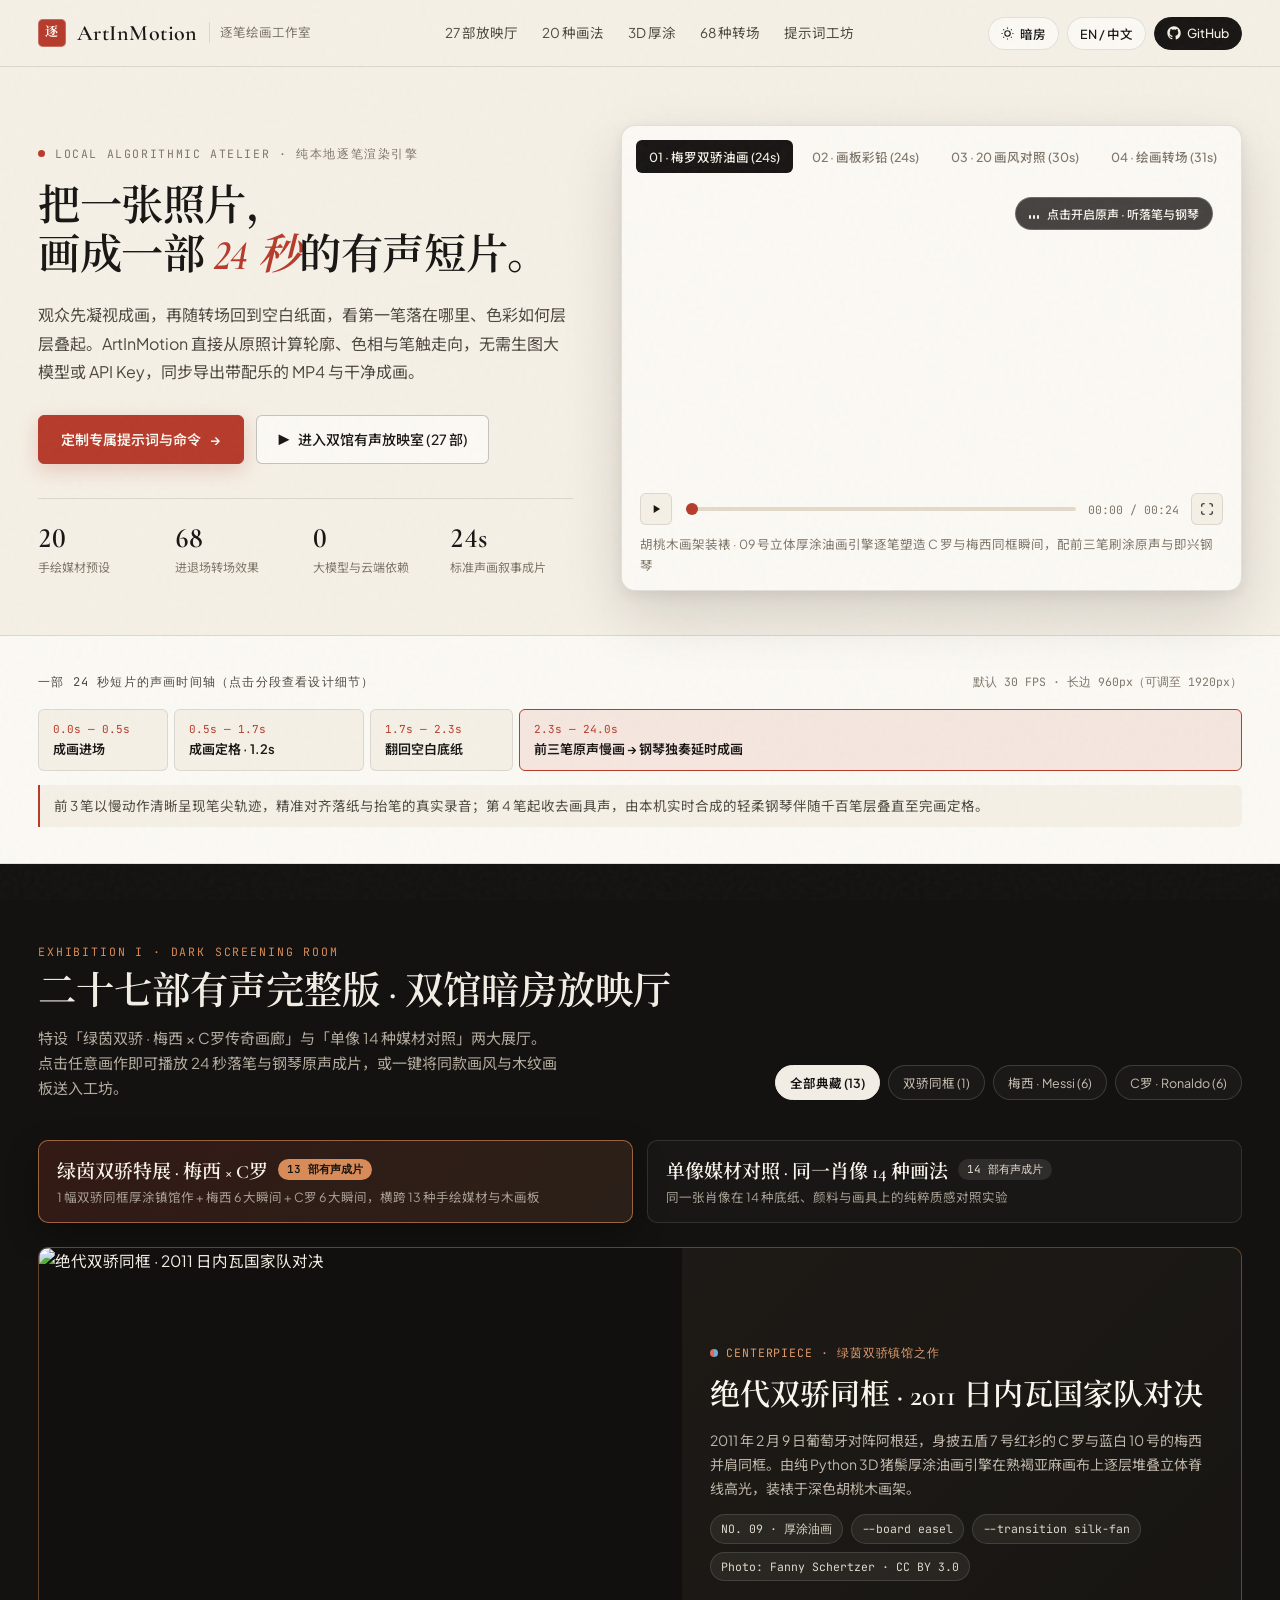
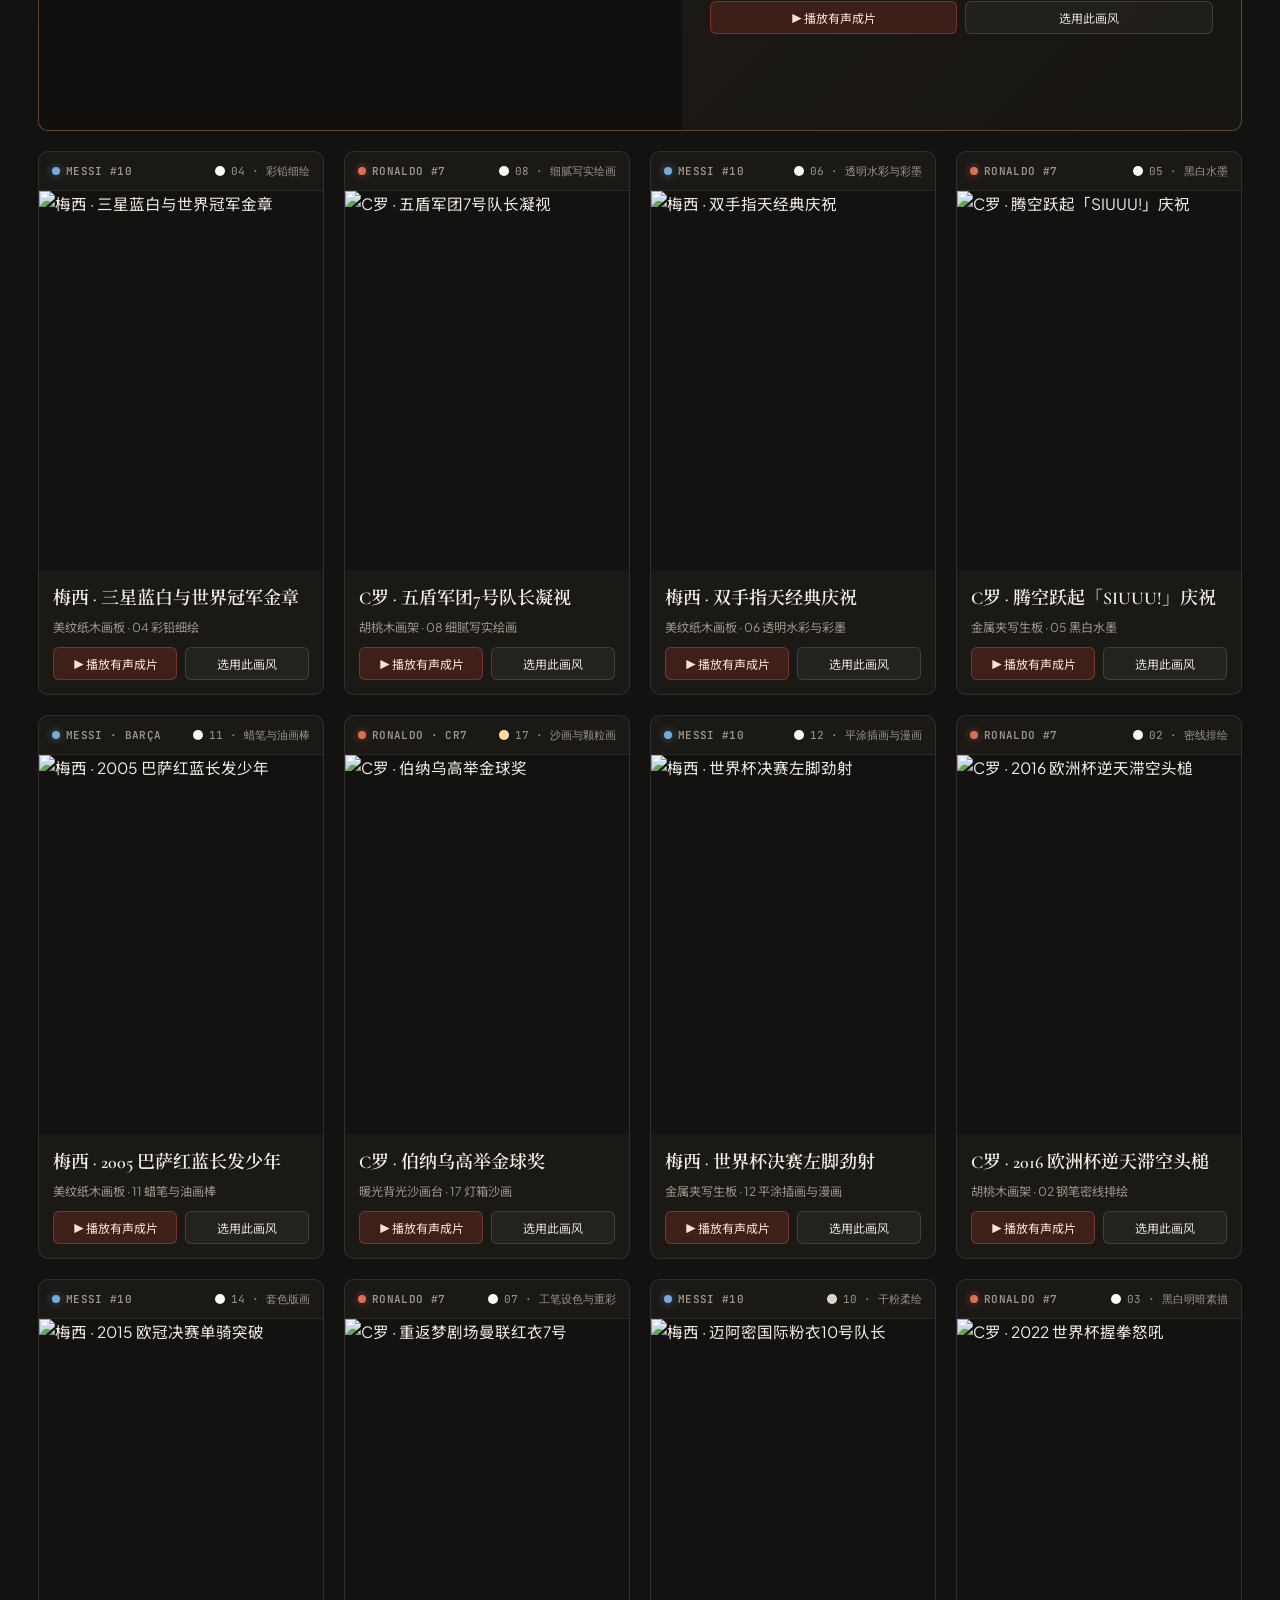
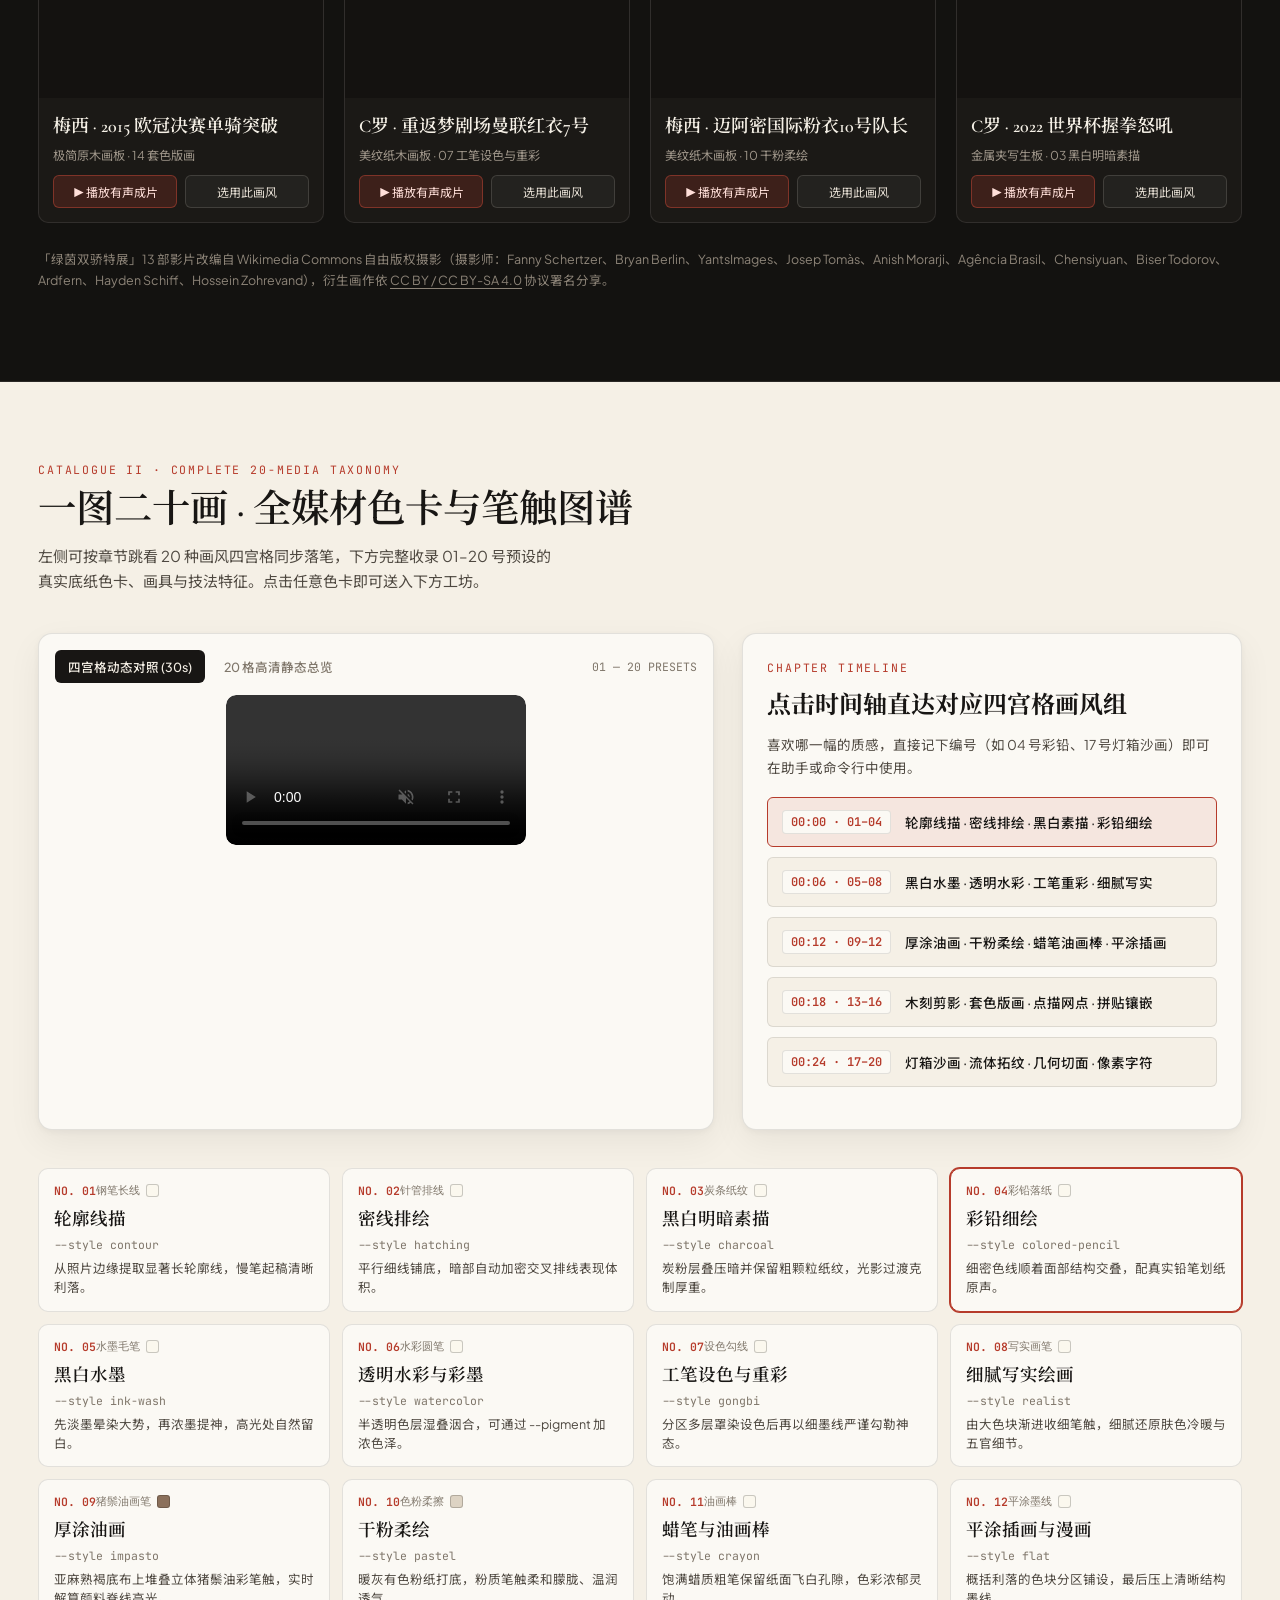
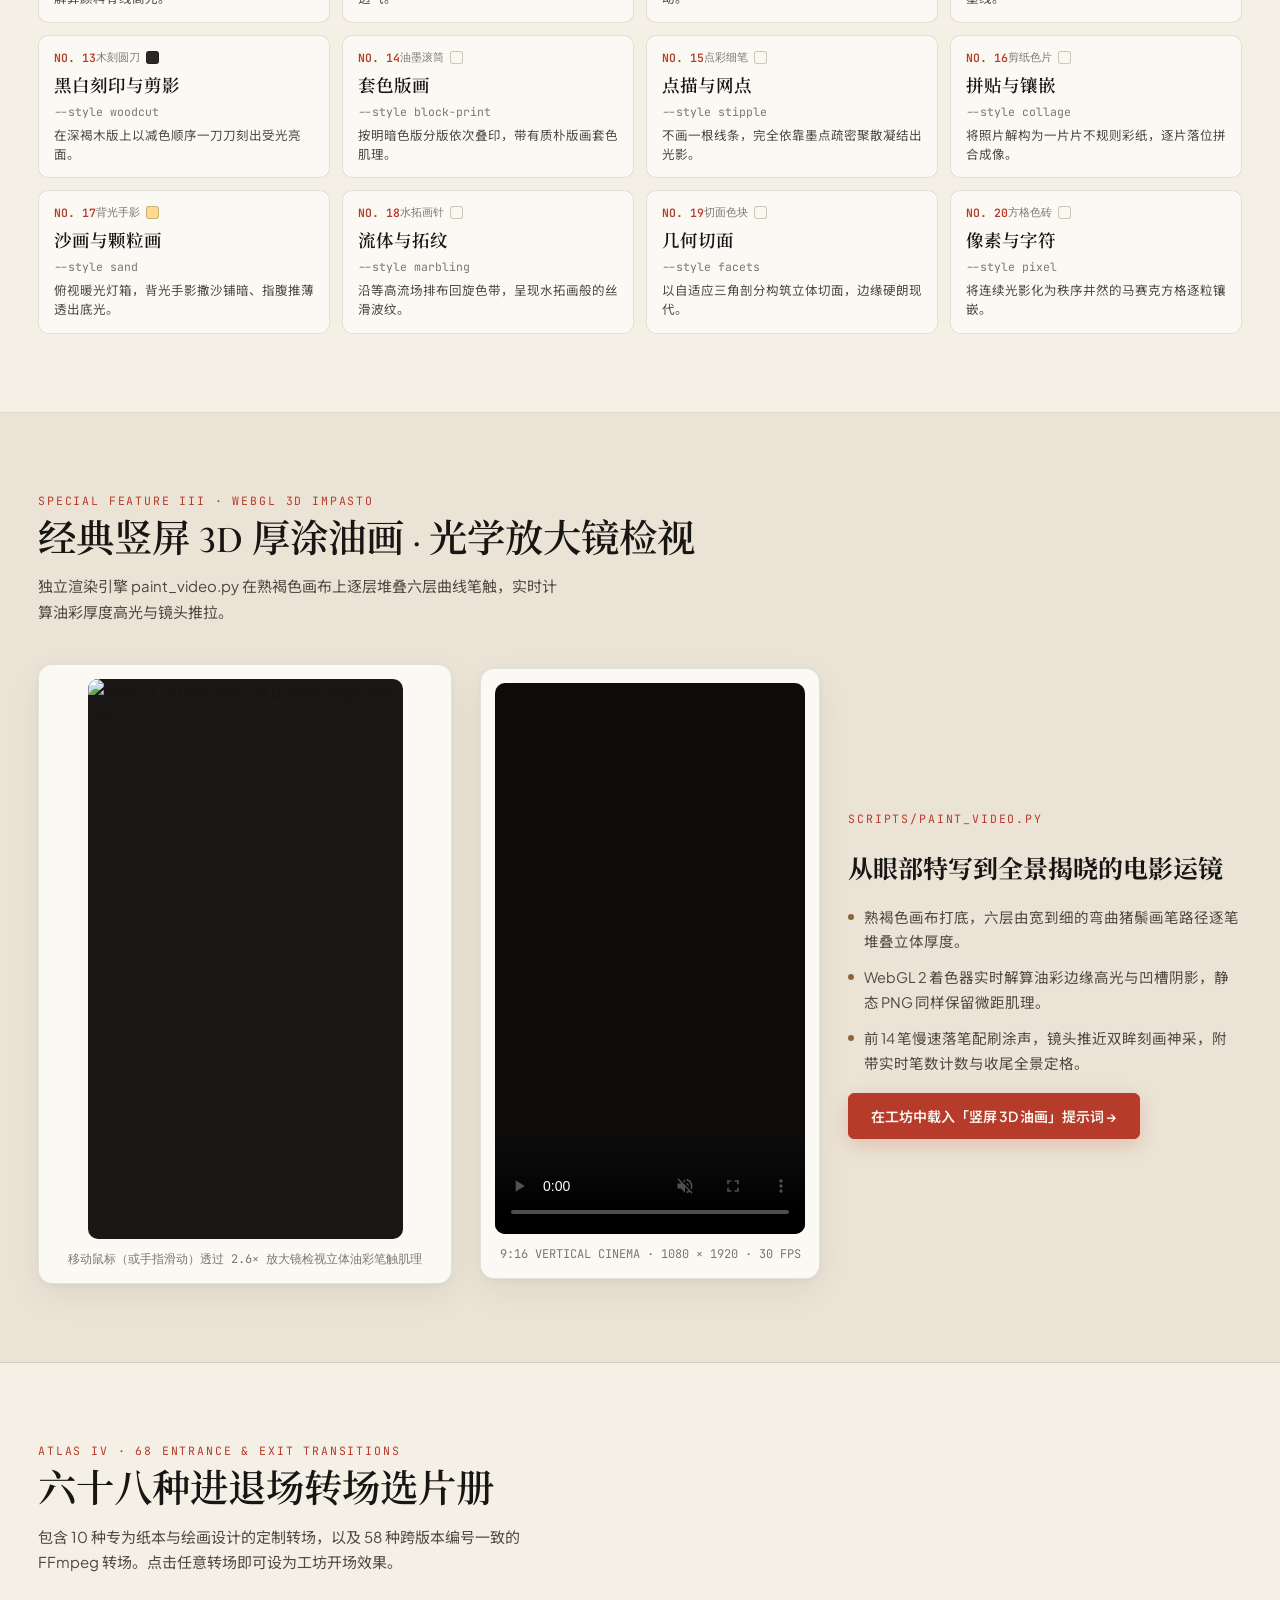
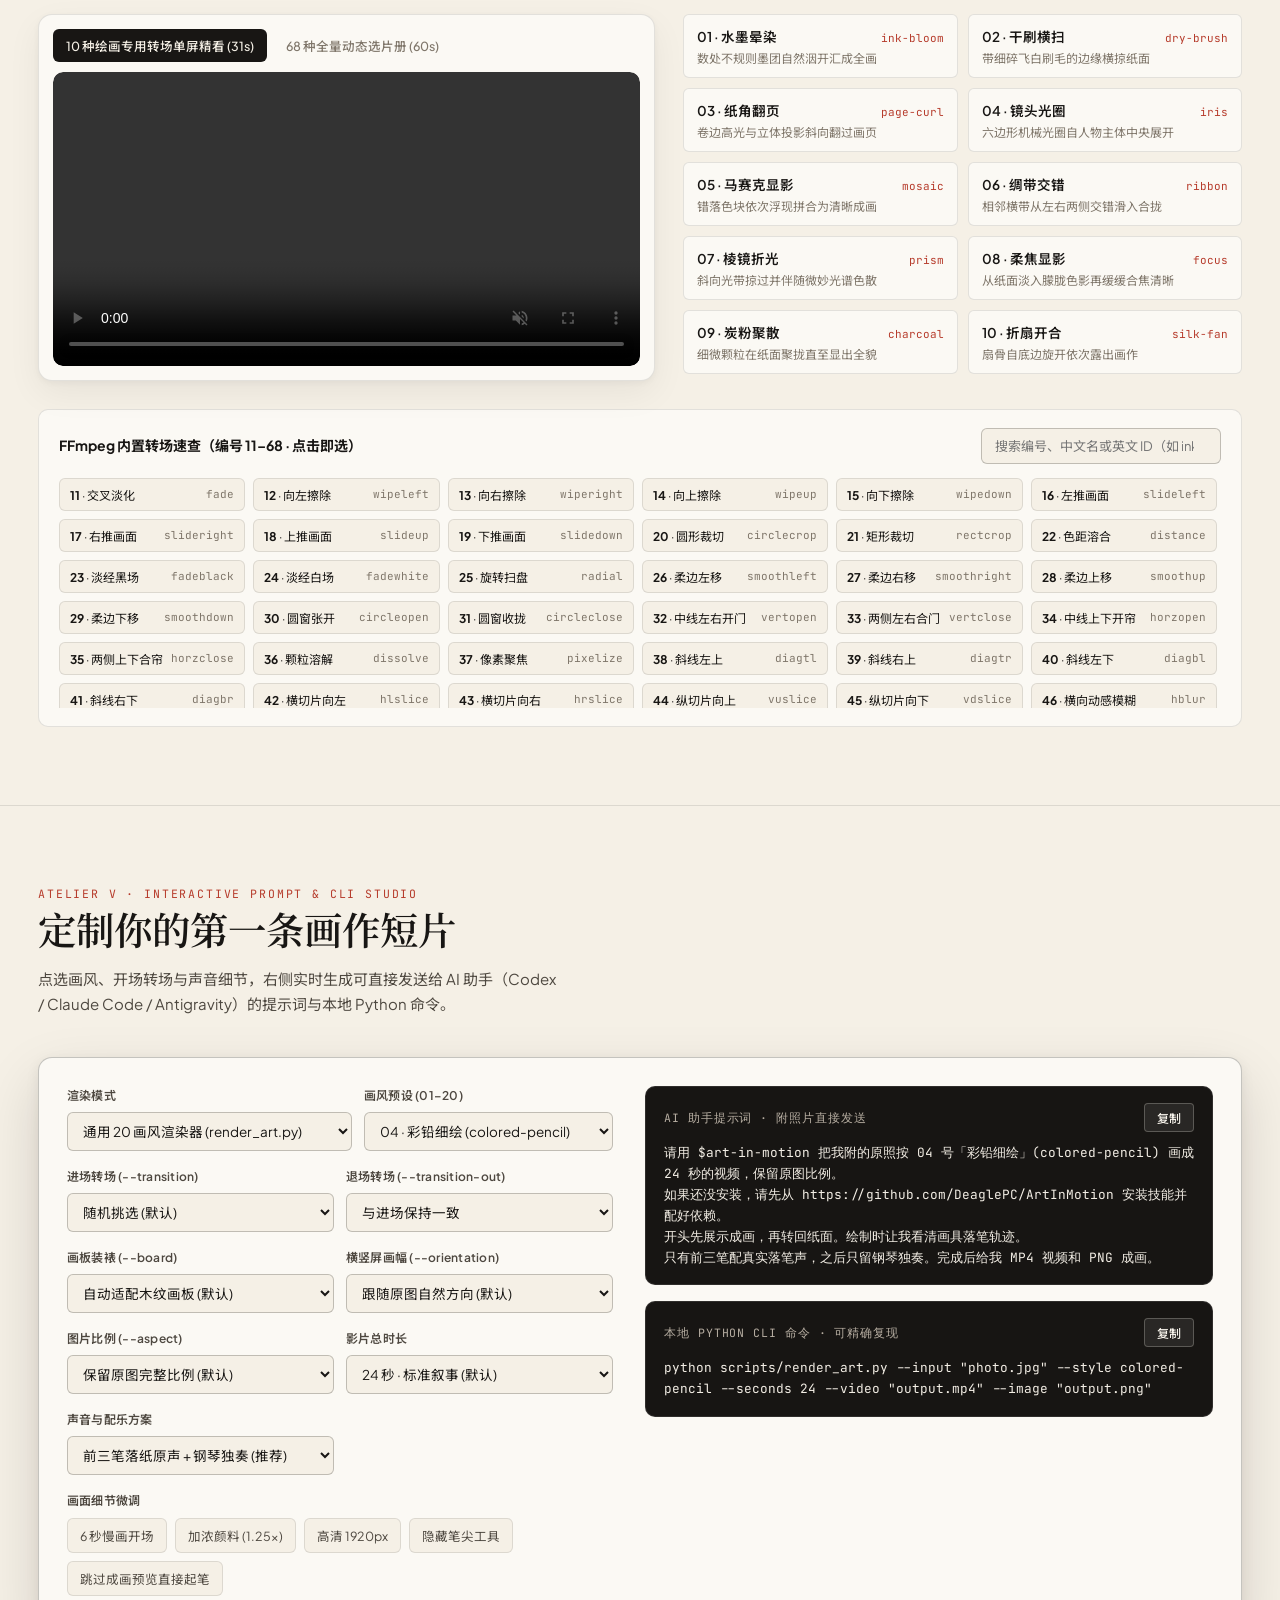
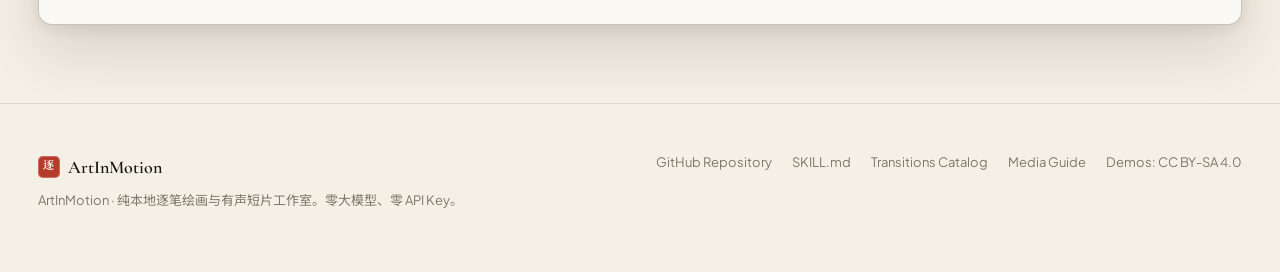
==== commit 14123bc8: "feat(site): add 13-film Messi x Cristiano Ronaldo legends gallery to screening room" ====
--- a/site/index.html
+++ b/site/index.html
@@ -22,7 +22,7 @@
   <link rel="preconnect" href="https://fonts.gstatic.com" crossorigin>
   <link href="https://fonts.googleapis.com/css2?family=Cormorant+Garamond:ital,wght@0,500;0,600;0,700;1,600&family=JetBrains+Mono:wght@400;500;600&family=Noto+Sans+SC:wght@400;500;600&family=Noto+Serif+SC:wght@500;600;700&family=Plus+Jakarta+Sans:wght@400;500;600;700&display=swap" rel="stylesheet">
 
-  <link rel="stylesheet" href="./styles.css?v=4">
+  <link rel="stylesheet" href="./styles.css?v=6">
 </head>
 <body>
   <canvas class="ink-trail-canvas" id="inkTrailCanvas" aria-hidden="true"></canvas>
@@ -38,7 +38,7 @@
       </a>
 
       <nav class="nav-links" aria-label="Primary">
-        <a href="#films" data-i18n="navFilms">14 部成片</a>
+        <a href="#films" data-i18n="navFilms">27 部放映厅</a>
         <a href="#taxonomy" data-i18n="navTaxonomy">20 种画法</a>
         <a href="#impasto" data-i18n="navImpasto">3D 厚涂</a>
         <a href="#transitions" data-i18n="navTransitions">68 种转场</a>
@@ -90,7 +90,7 @@
           </a>
           <a href="#films" class="btn-secondary">
             <span>▶</span>
-            <span data-i18n="ctaFilms">进入 14 部有声放映室</span>
+            <span data-i18n="ctaFilms">进入双馆有声放映室 (27 部)</span>
           </a>
         </div>
 
@@ -158,23 +158,25 @@
     </div>
   </section>
 
-  <!-- Section II: 14 Full-Length Sound Films Screening Room -->
+  <!-- Section II: Dual-Wing Full-Length Sound Films Screening Room -->
   <section class="section screening-section" id="films">
     <div class="container">
       <div class="section-head">
         <div>
           <span class="section-index" data-i18n="sec2Index">EXHIBITION I · DARK SCREENING ROOM</span>
-          <h2 class="section-title" data-i18n="sec2Title">十四部有声完整版 · 逐笔放映室</h2>
+          <h2 class="section-title" data-i18n="sec2Title">有声完整版 · 逐笔暗房放映厅</h2>
           <p class="section-desc" data-i18n="sec2Desc">
-            同一张肖像在 14 种底纸与画具上逐笔成形。点击任意画作即可在暗房剧场播放 24 秒有声完整版 MP4，或一键载入工坊。
+            特设「绿茵双骄 · 梅西 × C罗传奇画廊」与「单像 14 种媒材对照」两大展厅。点击任意画作即可播放 24 秒落笔与钢琴原声成片，或一键将同款画风与画板送入工坊。
           </p>
         </div>
         <div class="filter-bar" id="filmFilterBar"></div>
       </div>
 
+      <div class="wing-switcher" id="filmWingBar" role="tablist" aria-label="Exhibition Wings"></div>
+
       <div class="films-grid" id="filmsGrid"></div>
 
-      <p class="attribution-note" data-i18n-html="creditFilmsHtml"></p>
+      <p class="attribution-note" data-i18n-html="creditFilmsHtml" id="creditFilmsNote"></p>
     </div>
   </section>
 
@@ -515,6 +517,6 @@
   <!-- Copy Notification Toast -->
   <div class="toast" id="toast" role="status" aria-live="polite"></div>
 
-  <script src="./app.js?v=4"></script>
+  <script src="./app.js?v=6"></script>
 </body>
 </html>
--- a/site/styles.css
+++ b/site/styles.css
@@ -769,6 +769,73 @@
   font-weight: 600;
 }
 
+.wing-switcher {
+  display: grid;
+  grid-template-columns: 1fr 1fr;
+  gap: 14px;
+  margin-bottom: 24px;
+}
+
+.wing-btn {
+  text-align: left;
+  padding: 15px 18px;
+  border-radius: var(--radius-md);
+  border: 1px solid rgba(242, 237, 228, 0.12);
+  background: rgba(255, 255, 255, 0.025);
+  color: #d6cec2;
+  cursor: var(--cursor-pointer);
+  display: flex;
+  flex-direction: column;
+  gap: 5px;
+  transition: all 0.24s var(--ease-out);
+}
+
+.wing-btn:hover {
+  border-color: rgba(214, 139, 89, 0.42);
+  background: rgba(255, 255, 255, 0.05);
+}
+
+.wing-btn.active {
+  background: linear-gradient(135deg, rgba(182, 59, 43, 0.2), rgba(214, 139, 89, 0.12));
+  border-color: rgba(214, 139, 89, 0.65);
+  box-shadow: 0 12px 32px rgba(0, 0, 0, 0.32);
+}
+
+.wing-top {
+  display: flex;
+  justify-content: space-between;
+  align-items: center;
+  gap: 10px;
+}
+
+.wing-title {
+  font-family: var(--font-serif);
+  font-size: 19px;
+  font-weight: 600;
+  color: #f7f2e9;
+}
+
+.wing-count {
+  font-family: var(--font-mono);
+  font-size: 11px;
+  padding: 3px 9px;
+  border-radius: 999px;
+  background: rgba(242, 237, 228, 0.1);
+  color: #e6ddd0;
+}
+
+.wing-btn.active .wing-count {
+  background: #d68b59;
+  color: #161310;
+  font-weight: 600;
+}
+
+.wing-sub {
+  font-size: 12.5px;
+  color: #a89f93;
+  line-height: 1.45;
+}
+
 .films-grid {
   display: grid;
   grid-template-columns: repeat(4, 1fr);
@@ -821,6 +888,110 @@
   background: #0d0c0b;
   cursor: var(--cursor-pointer);
   overflow: hidden;
+}
+
+.film-thumb-wrap.legend-thumb {
+  aspect-ratio: 3 / 4;
+  background: #141210;
+}
+
+.film-card.legend-featured {
+  grid-column: 1 / -1;
+  display: grid;
+  grid-template-columns: minmax(0, 1.15fr) minmax(0, 1fr);
+  background: linear-gradient(135deg, #211d19 0%, #171512 100%);
+  border-color: rgba(214, 139, 89, 0.38);
+}
+
+.film-card.legend-featured .film-thumb-wrap {
+  aspect-ratio: 4 / 3;
+  background: #12100e;
+}
+
+.legend-featured-info {
+  padding: 26px 28px;
+  display: flex;
+  flex-direction: column;
+  justify-content: center;
+  gap: 14px;
+}
+
+.legend-kicker {
+  display: inline-flex;
+  align-items: center;
+  gap: 8px;
+  font-family: var(--font-mono);
+  font-size: 11.5px;
+  letter-spacing: 0.08em;
+  text-transform: uppercase;
+  color: #e09a6c;
+}
+
+.legend-featured-title {
+  font-family: var(--font-serif);
+  font-size: clamp(23px, 2.4vw, 30px);
+  font-weight: 600;
+  color: #faf5ec;
+  margin: 0;
+  line-height: 1.28;
+}
+
+.legend-featured-desc {
+  font-size: 14px;
+  line-height: 1.7;
+  color: #bfb6a9;
+  margin: 0;
+}
+
+.legend-specs {
+  display: flex;
+  flex-wrap: wrap;
+  gap: 8px;
+}
+
+.legend-spec-pill {
+  font-family: var(--font-mono);
+  font-size: 11.5px;
+  padding: 4px 10px;
+  border-radius: 999px;
+  background: rgba(242, 237, 228, 0.07);
+  border: 1px solid rgba(242, 237, 228, 0.13);
+  color: #dfd7ca;
+}
+
+.player-tag {
+  display: inline-flex;
+  align-items: center;
+  gap: 6px;
+  font-weight: 600;
+  letter-spacing: 0.03em;
+}
+
+.player-dot {
+  width: 8px;
+  height: 8px;
+  border-radius: 50%;
+}
+
+.player-dot.messi {
+  background: #75aadb;
+  box-shadow: 0 0 8px rgba(117, 170, 219, 0.55);
+}
+
+.player-dot.ronaldo {
+  background: #e06d53;
+  box-shadow: 0 0 8px rgba(224, 109, 83, 0.55);
+}
+
+.player-dot.duo {
+  background: linear-gradient(90deg, #e06d53 50%, #75aadb 50%);
+}
+
+.film-subnote {
+  font-size: 12.2px;
+  color: #9e9589;
+  line-height: 1.45;
+  margin-top: -4px;
 }
 
 .film-thumb-wrap img {
@@ -1614,6 +1785,16 @@
   display: flex;
   align-items: center;
   justify-content: center;
+}
+
+.lightbox-video-box.is-landscape {
+  width: min(100%, 740px);
+  aspect-ratio: 4 / 3;
+}
+
+.lightbox-video-box.is-portrait {
+  width: min(100%, 52vh);
+  aspect-ratio: 3 / 4;
 }
 
 .lightbox-video-box video {
@@ -1679,6 +1860,14 @@
     grid-template-columns: repeat(3, 1fr);
   }
 
+  .film-card.legend-featured {
+    grid-template-columns: 1fr;
+  }
+
+  .wing-switcher {
+    grid-template-columns: 1fr;
+  }
+
   .nav-links {
     display: none;
   }
